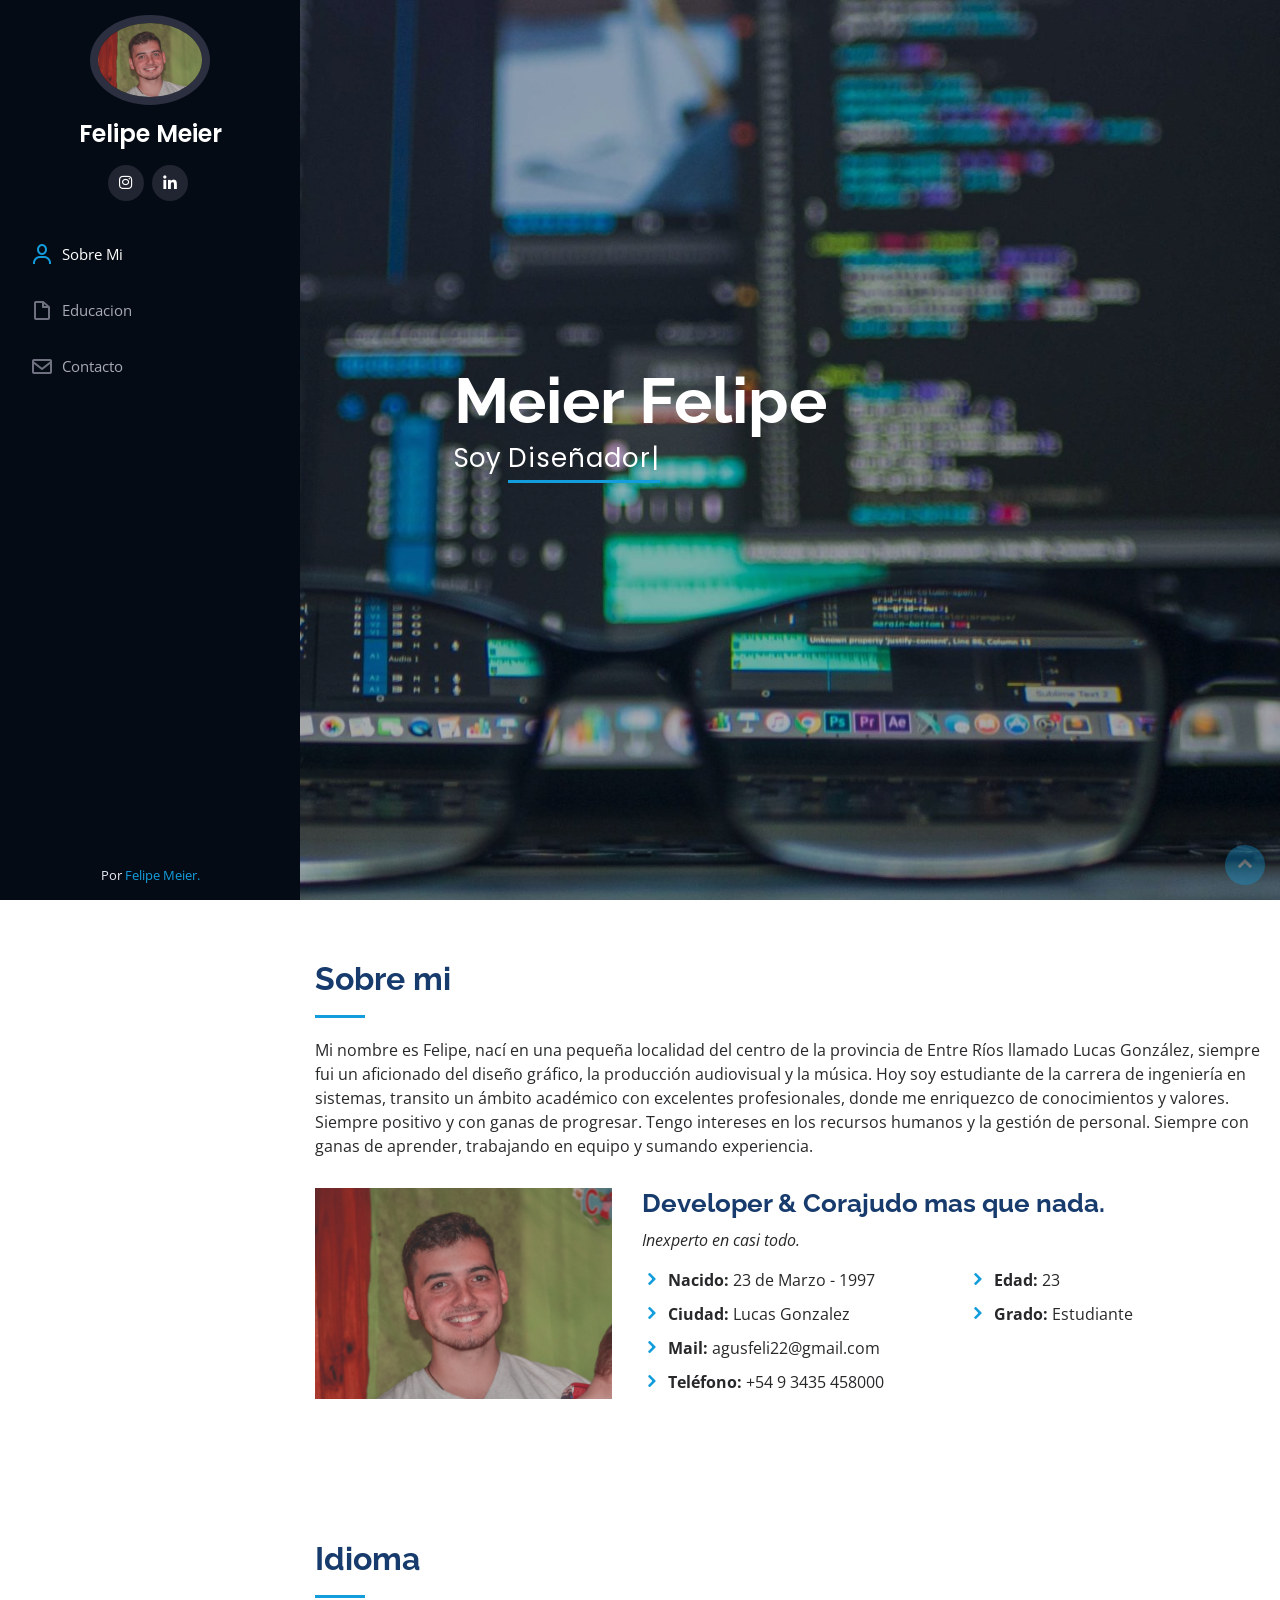
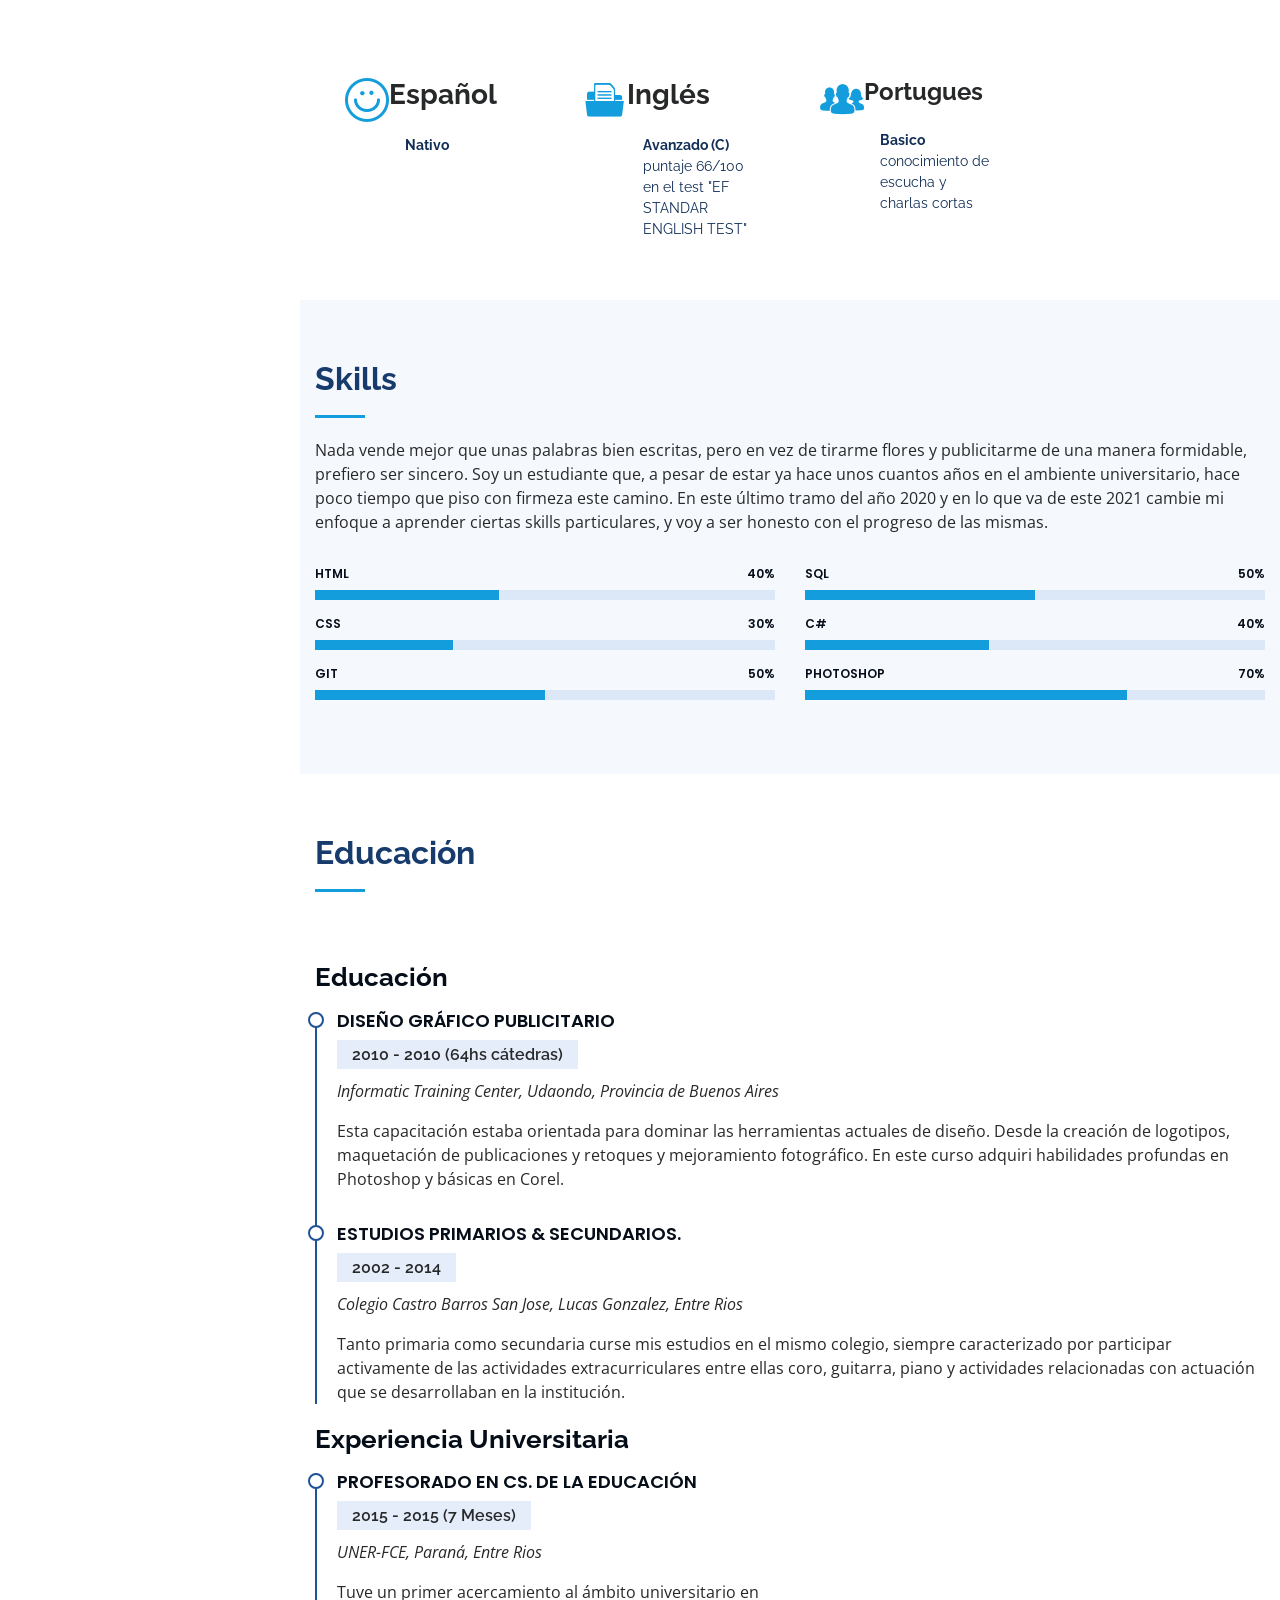
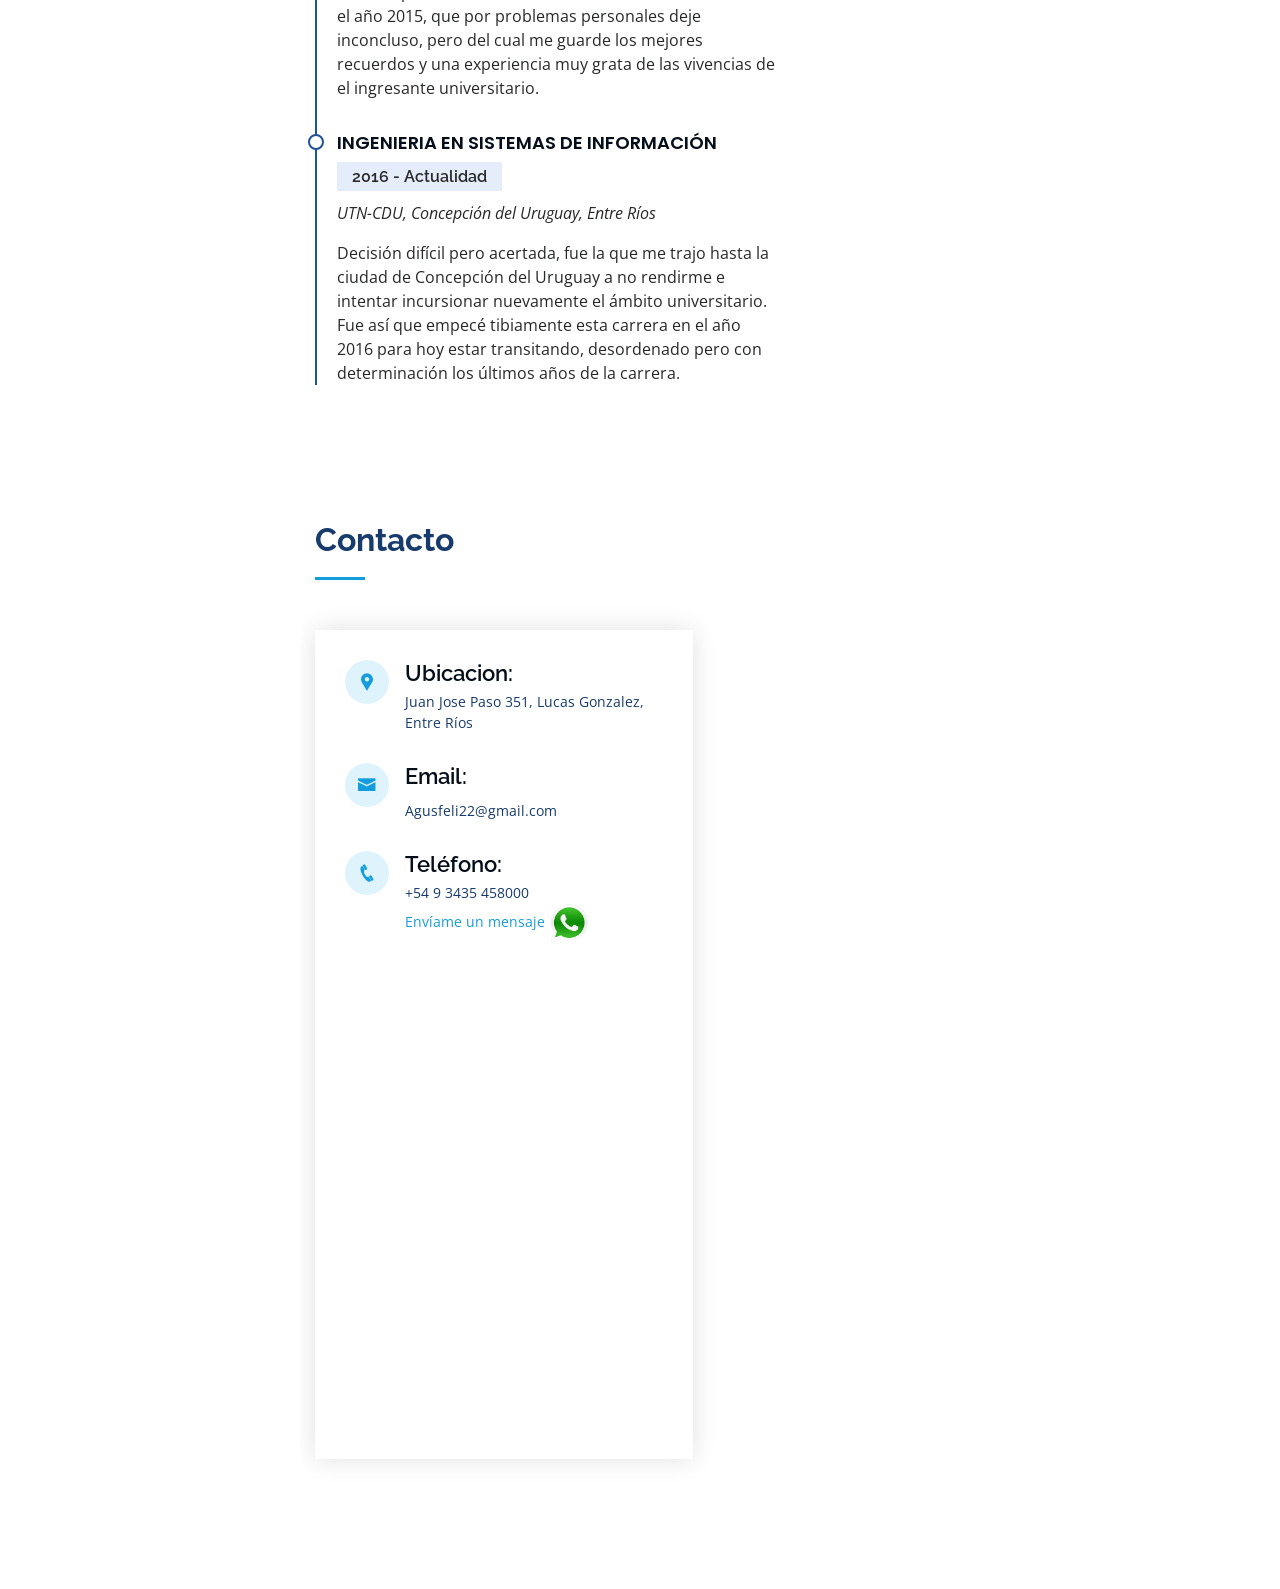
==== index.html @ 87ee749d "commit on master" ====
<!DOCTYPE html>
<html lang="en">

<head>
  <meta charset="utf-8">
  <meta content="width=device-width, initial-scale=1.0" name="viewport">

  <title>Felipe Meier</title>
  <meta content="" name="description">
  <meta content="" name="keywords">

  <!-- Favicons -->
  <link rel="shortcut icon" type="image/icon" href="C:/Users/agusf/Desktop/JavaScript/favicon.ico">

  <!-- Google Fonts -->
  <link href="https://fonts.googleapis.com/css?family=Open+Sans:300,300i,400,400i,600,600i,700,700i|Raleway:300,300i,400,400i,500,500i,600,600i,700,700i|Poppins:300,300i,400,400i,500,500i,600,600i,700,700i" rel="stylesheet">

  <!-- Vendor CSS Files -->
  <link href="assets/vendor/bootstrap/css/bootstrap.min.css" rel="stylesheet">
  <link href="assets/vendor/icofont/icofont.min.css" rel="stylesheet">
  <link href="assets/vendor/boxicons/css/boxicons.min.css" rel="stylesheet">
  <link href="assets/vendor/venobox/venobox.css" rel="stylesheet">
  <link href="assets/vendor/owl.carousel/assets/owl.carousel.min.css" rel="stylesheet">
  <link href="assets/vendor/aos/aos.css" rel="stylesheet">

  <!-- Template Main CSS File -->
  <link href="assets/css/style.css" rel="stylesheet">

</head>

<body>

  <!-- ======= Mobile nav toggle button ======= -->
  <button type="button" class="mobile-nav-toggle d-xl-none"><i class="icofont-navigation-menu"></i></button>

  <!-- ======= Header ======= -->
  <header id="header">
    <div class="d-flex flex-column">

      <div class="profile">
        <img src="assets/img/profile-img2.jpg" alt="" class="img-fluid rounded-circle">
        <h1 class="text-light"><a href="index.html">Felipe Meier</a></h1>
        <div class="social-links mt-3 text-center">
          <a href="https://instagram.com/meierfelipe" class="instagram"><i class="bx bxl-instagram"></i></a>
          <a href="https://www.linkedin.com/in/meierfelipe/" class="linkedin"><i class="bx bxl-linkedin"></i></a>
        </div>
      </div>

      <nav class="nav-menu">
        
        <ul>
          
          <li><a href="#about"><i class="bx bx-user"></i> <span>Sobre Mi</span></a></li> 
          <a href="#resume"><i class="bx bx-file-blank"></i> <span>Educacion</span></a>   

          <li><a href="#contact"><i class="bx bx-envelope"></i> Contacto</a></li>

        </ul>
      </nav><!-- .nav-menu -->
      <button type="button" class="mobile-nav-toggle d-xl-none"><i class="icofont-navigation-menu"></i></button>

    </div>
  </header><!-- End Header -->

  <!-- ======= Hero Section ======= -->
  <section id="hero" class="d-flex flex-column justify-content-center align-items-center">
    <div class="hero-container" data-aos="fade-in">
      <h1>Meier Felipe</h1>
      <p>Soy <span class="typed" data-typed-items="Diseñador, Desarrollador, simplemente un buen tipo."></span></p>
    </div>
  </section><!-- End Hero -->

  <main id="main">

    <!-- ======= About Section ======= -->
    <section id="about" class="about">
      <div class="container">

        <div class="section-title">
          <h2>Sobre mi</h2>
          <p>Mi nombre es Felipe, nací en una pequeña localidad del centro de la provincia
            de Entre Ríos llamado Lucas González, siempre fui un aficionado del diseño
            gráfico, la producción audiovisual y la música.
            Hoy soy estudiante de la carrera de ingeniería en sistemas, transito un ámbito
            académico con excelentes profesionales, donde me enriquezco de
            conocimientos y valores. Siempre positivo y con ganas de progresar. Tengo
            intereses en los recursos humanos y la gestión de personal.
            Siempre con ganas de aprender, trabajando en equipo y sumando experiencia.</p>
        </div>

        <div class="row">
          <div class="col-lg-4" data-aos="fade-right">
            <img src="assets/img/profile-img2.jpg" class="img-fluid" alt="">
          </div>
          <div class="col-lg-8 pt-4 pt-lg-0 content" data-aos="fade-left">
            <h3>Developer &amp; Corajudo mas que nada.</h3>
            <p class="font-italic">
              Inexperto en casi todo. 
            </p>
            <div class="row">
              <div class="col-lg-6">
                <ul>
                  <li><i class="icofont-rounded-right"></i> <strong>Nacido:</strong> 23 de Marzo - 1997</li>
                  <li><i class="icofont-rounded-right"></i> <strong>Ciudad:</strong> Lucas Gonzalez</li>
                  <li><i class="icofont-rounded-right"></i> <strong>Mail:</strong> agusfeli22@gmail.com</li>
                  <li><i class="icofont-rounded-right"></i> <strong>Teléfono:</strong> +54 9 3435 458000</li>
                  
                </ul>
              </div>
              <div class="col-lg-6">
                <ul>
                  <li><i class="icofont-rounded-right"></i> <strong>Edad:</strong> 23</li>
                  <li><i class="icofont-rounded-right"></i> <strong>Grado:</strong> Estudiante</li>
                 
                </ul>
              </div>
            </div>
            <p>
              
            </p>
          </div>
        </div>

      </div>
    </section><!-- End About Section -->

    <!-- ======= Facts Section ======= -->
    <section id="facts" class="facts">
      <div class="container">

        <div class="section-title">
          <h2>Idioma</h2>
          <p> </p>
        </div>

        <div class="row no-gutters">

          <div class="col-lg-3 col-md-6 d-md-flex align-items-md-stretch" data-aos="fade-up">
            <div class="count-box">
              <i class="icofont-simple-smile"></i> 
              <!--<span data-toggle="counter-up"></span>-->
              <h3><strong> Español</strong> </h3>
              <p><strong>Nativo</strong></p>
            </div>
          </div>

          <div class="col-lg-3 col-md-6 d-md-flex align-items-md-stretch" data-aos="fade-up" data-aos-delay="100">
            <div class="count-box">
              <i class="icofont-document-folder"></i>
              <h3><strong>Inglés</strong></h3>
              <p><strong>Avanzado (C)</strong> puntaje 66/100 en el test "EF STANDAR ENGLISH TEST"  </p>
            </div>
          </div>

          <!--<div class="col-lg-3 col-md-6 d-md-flex align-items-md-stretch" data-aos="fade-up" data-aos-delay="200">
            <div class="count-box">
              <i class="icofont-live-support"></i>
              <span data-toggle="counter-up">8</span>
              <p><strong>Horas</strong> cursando virtual en promedio</p>
            </div>
          </div>-->

          <div class="col-lg-3 col-md-6 d-md-flex align-items-md-stretch" data-aos="fade-up" data-aos-delay="300">
            <div class="count-box">
              <i class="icofont-users-alt-5"></i>
              <h4><strong>Portugues</strong></h4>
              <p><strong>Basico </strong> conocimiento de escucha y charlas cortas</p>
            </div>
          </div>

        </div>

      </div>
    </section> <!--End Facts Section -->

    <!-- ======= Skills Section ======= -->
    <section id="skills" class="skills section-bg">
      <div class="container">

        <div class="section-title">
          <h2>Skills</h2>
          <p>Nada vende mejor que unas palabras bien escritas, pero en vez de tirarme flores
            y publicitarme de una manera formidable, prefiero ser sincero. Soy un estudiante que, a pesar de 
          estar ya hace unos cuantos años en el ambiente universitario, hace poco tiempo que piso con firmeza este camino.
        En este último tramo del año 2020 y en lo que va de este 2021 cambie mi enfoque a aprender ciertas skills particulares, y 
      voy a ser honesto con el progreso de las mismas.</p>
        </div>

        <div class="row skills-content">

          <div class="col-lg-6" data-aos="fade-up">

            <div class="progress">
              <span class="skill">HTML <i class="val">40%</i></span>
              <div class="progress-bar-wrap">
                <div class="progress-bar" role="progressbar" aria-valuenow="40" aria-valuemin="0" aria-valuemax="100"></div>
              </div>
            </div>

            <div class="progress">
              <span class="skill">CSS <i class="val">30%</i></span>
              <div class="progress-bar-wrap">
                <div class="progress-bar" role="progressbar" aria-valuenow="30" aria-valuemin="0" aria-valuemax="100"></div>
              </div>
            </div>

            <div class="progress">
              <span class="skill">Git <i class="val">50%</i></span>
              <div class="progress-bar-wrap">
                <div class="progress-bar" role="progressbar" aria-valuenow="50" aria-valuemin="0" aria-valuemax="100"></div>
              </div>
            </div>

          </div>

          <div class="col-lg-6" data-aos="fade-up" data-aos-delay="100">

            <div class="progress">
              <span class="skill">SQL <i class="val">50%</i></span>
              <div class="progress-bar-wrap">
                <div class="progress-bar" role="progressbar" aria-valuenow="50" aria-valuemin="0" aria-valuemax="100"></div>
              </div>
            </div>

            <div class="progress"> 
              <span class="skill">C# <i class="val">40%</i></span>
              <div class="progress-bar-wrap">
                <div class="progress-bar" role="progressbar" aria-valuenow="40" aria-valuemin="0" aria-valuemax="100"></div>
              </div>
            </div>

            <div class="progress">
              <span class="skill">Photoshop <i class="val">70%</i></span>
              <div class="progress-bar-wrap">
                <div class="progress-bar" role="progressbar" aria-valuenow="70" aria-valuemin="0" aria-valuemax="100"></div>
              </div>
            </div>

          </div>

        </div>

      </div>
    </section><!-- End Skills Section -->

    <!-- ======= Resume Section ======= -->
    <section id="resume" class="resume">
      <div class="container">

        <div class="section-title">
          <h2>Educación</h2>
          <p></p>
        </div>

       
            <h3 class="resume-title">Educación</h3>
            <div class="resume-item">
              <h4> Diseño gráfico publicitario </h4>
              <h5>2010 - 2010 (64hs cátedras)</h5>
              <p><em>Informatic Training Center, Udaondo, Provincia de Buenos Aires</em></p>
              <p>Esta capacitación estaba orientada para dominar las herramientas actuales de diseño. 
                Desde la creación de logotipos, maquetación de publicaciones y retoques y mejoramiento fotográfico. En este 
              curso adquiri habilidades profundas en Photoshop y básicas en Corel.</p>
            </div>
            <div class="resume-item">
              <h4>Estudios Primarios &amp; Secundarios.</h4>
              <h5>2002 - 2014</h5>
              <p><em>Colegio Castro Barros San Jose, Lucas Gonzalez, Entre Rios</em></p>
              <p>Tanto primaria como secundaria curse mis estudios en el mismo colegio, siempre 
                caracterizado por participar activamente de las actividades extracurriculares entre ellas coro, guitarra, piano 
                y actividades relacionadas con actuación que se desarrollaban en la institución.
              </p>
            </div>
          </div>
          <div class="col-lg-6" data-aos="fade-up" data-aos-delay="100">
            <h3 class="resume-title">Experiencia Universitaria</h3>
            <div class="resume-item">
              <h4>Profesorado en Cs. de la Educación</h4>
              <h5>2015 - 2015 (7 Meses)</h5>
              <p><em>UNER-FCE, Paraná, Entre Rios </em></p>
              <p>Tuve un primer acercamiento al ámbito universitario en el año 2015, que por problemas personales 
                deje inconcluso, pero del cual me guarde los mejores recuerdos y una experiencia muy grata de las 
                vivencias de el ingresante universitario. 
              </p>
            </div>
            <div class="resume-item">
              <h4>Ingenieria en Sistemas de Información</h4>
              <h5>2016 - Actualidad</h5>
              <p><em>UTN-CDU, Concepción del Uruguay, Entre Ríos</em></p>
              <p>Decisión difícil pero acertada, fue la que me trajo hasta la ciudad de Concepción del Uruguay a no 
                rendirme e intentar incursionar nuevamente el ámbito universitario. Fue así que empecé tibiamente esta carrera en 
                el año 2016 para hoy estar transitando, desordenado pero con determinación los últimos años de la carrera. 
              </p>
            </div>
          </div>
        </div>

      </div>
    </section><!-- End Resume Section -->

    

    

    <!-- ======= Testimonials Section ======= 
    <section id="testimonials" class="testimonials section-bg">
      <div class="container">

        <div class="section-title">
          <h2>Testimonials</h2>
          <p>Magnam dolores commodi suscipit. Necessitatibus eius consequatur ex aliquid fuga eum quidem. Sit sint consectetur velit. Quisquam quos quisquam cupiditate. Et nemo qui impedit suscipit alias ea. Quia fugiat sit in iste officiis commodi quidem hic quas.</p>
        </div>

        <div class="owl-carousel testimonials-carousel">

          <div class="testimonial-item" data-aos="fade-up">
            <p>
              <i class="bx bxs-quote-alt-left quote-icon-left"></i>
              Proin iaculis purus consequat sem cure digni ssim donec porttitora entum suscipit rhoncus. Accusantium quam, ultricies eget id, aliquam eget nibh et. Maecen aliquam, risus at semper.
              <i class="bx bxs-quote-alt-right quote-icon-right"></i>
            </p>
            <img src="assets/img/testimonials/testimonials-1.jpg" class="testimonial-img" alt="">
            <h3>Saul Goodman</h3>
            <h4>Ceo &amp; Founder</h4>
          </div>

          <div class="testimonial-item" data-aos="fade-up" data-aos-delay="100">
            <p>
              <i class="bx bxs-quote-alt-left quote-icon-left"></i>
              Export tempor illum tamen malis malis eram quae irure esse labore quem cillum quid cillum eram malis quorum velit fore eram velit sunt aliqua noster fugiat irure amet legam anim culpa.
              <i class="bx bxs-quote-alt-right quote-icon-right"></i>
            </p>
            <img src="assets/img/testimonials/testimonials-2.jpg" class="testimonial-img" alt="">
            <h3>Sara Wilsson</h3>
            <h4>Designer</h4>
          </div>

          <div class="testimonial-item" data-aos="fade-up" data-aos-delay="200">
            <p>
              <i class="bx bxs-quote-alt-left quote-icon-left"></i>
              Enim nisi quem export duis labore cillum quae magna enim sint quorum nulla quem veniam duis minim tempor labore quem eram duis noster aute amet eram fore quis sint minim.
              <i class="bx bxs-quote-alt-right quote-icon-right"></i>
            </p>
            <img src="assets/img/testimonials/testimonials-3.jpg" class="testimonial-img" alt="">
            <h3>Jena Karlis</h3>
            <h4>Store Owner</h4>
          </div>

          <div class="testimonial-item" data-aos="fade-up" data-aos-delay="300">
            <p>
              <i class="bx bxs-quote-alt-left quote-icon-left"></i>
              Fugiat enim eram quae cillum dolore dolor amet nulla culpa multos export minim fugiat minim velit minim dolor enim duis veniam ipsum anim magna sunt elit fore quem dolore labore illum veniam.
              <i class="bx bxs-quote-alt-right quote-icon-right"></i>
            </p>
            <img src="assets/img/testimonials/testimonials-4.jpg" class="testimonial-img" alt="">
            <h3>Matt Brandon</h3>
            <h4>Freelancer</h4>
          </div>

          <div class="testimonial-item" data-aos="fade-up" data-aos-delay="400">
            <p>
              <i class="bx bxs-quote-alt-left quote-icon-left"></i>
              Quis quorum aliqua sint quem legam fore sunt eram irure aliqua veniam tempor noster veniam enim culpa labore duis sunt culpa nulla illum cillum fugiat legam esse veniam culpa fore nisi cillum quid.
              <i class="bx bxs-quote-alt-right quote-icon-right"></i>
            </p>
            <img src="assets/img/testimonials/testimonials-5.jpg" class="testimonial-img" alt="">
            <h3>John Larson</h3>
            <h4>Entrepreneur</h4>
          </div>

        </div>

      </div>
    </section>  End Testimonials Section -->

    <!-- ======= Contact Section ======= -->
    <section id="contact" class="contact">
      <div class="container">

        <div class="section-title">
          <h2>Contacto</h2>
          <p></p>
        </div>

        <div class="row" data-aos="fade-in">

          <div class="col-lg-5 d-flex align-items-stretch">
            <div class="info">
              <div class="address">
                <i class="icofont-google-map"></i>
                <h4>Ubicacion:</h4>
                <p>Juan Jose Paso 351, Lucas Gonzalez, Entre Ríos</p>
              </div>

              <div class="email">
                <i class="icofont-envelope"></i>
                <h4>Email:</h4>
                <p>Agusfeli22@gmail.com</p>
              </div>

              <div class="phone">
                <i class="icofont-phone"></i>
                <h4>Teléfono:</h4>
                <p>+54 9 3435 458000 <br><a href="https://api.whatsapp.com/send?phone=+5493435458000">Envíame un mensaje </a>
                   <img src="assets/img/logotipo.png" alt="" width="40" height="40"></p>                
                
              </div>

              <iframe src="https://www.google.com/maps/embed?pb=!1m18!1m12!1m3!1d3369.0296688667636!2d-59.5376441856299!3d-32.39156638109011!2m3!1f0!2f0!3f0!3m2!1i1024!2i768!4f13.1!3m3!1m2!1s0x95b13c214b219ff9%3A0x8b7c5f76df8a62ad!2zSnVhbiBKb3PDqSBQYXNvLCBMdWNhcyBHb256w6FsZXosIEVudHJlIFLDrW9z!5e0!3m2!1ses!2sar!4v1616020290150!5m2!1ses!2sar" width="600" height="450" style="border:0;" allowfullscreen="" loading="lazy"></iframe>
            </div>

          </div>
          

        </div>

      </div>
    </section><!-- End Contact Section -->

  </main><!-- End #main -->

  <!-- ======= Footer ======= -->
  <footer id="footer">
    <div class="container">
      
      <div class="credits">
        <!-- All the links in the footer should remain intact. -->
        <!-- You can delete the links only if you purchased the pro version. -->
        <!-- Licensing information: https://bootstrapmade.com/license/ -->
        <!-- Purchase the pro version with working PHP/AJAX contact form: https://bootstrapmade.com/iportfolio-bootstrap-portfolio-websites-template/ -->
         Por <a href="https://www.facebook.com/meierfelipe">Felipe Meier.</a>
      </div>
    </div>
  </footer><!-- End  Footer -->

   <a href="#" class="back-to-top"><i class="icofont-simple-up"></i></a>

  <!-- Vendor JS Files -->
  <script src="assets/vendor/jquery/jquery.min.js"></script>
  <script src="assets/vendor/bootstrap/js/bootstrap.bundle.min.js"></script>
  <script src="assets/vendor/jquery.easing/jquery.easing.min.js"></script>
  <script src="assets/vendor/php-email-form/validate.js"></script>
  <script src="assets/vendor/waypoints/jquery.waypoints.min.js"></script>
  <script src="assets/vendor/counterup/counterup.min.js"></script>
  <script src="assets/vendor/isotope-layout/isotope.pkgd.min.js"></script>
  <script src="assets/vendor/venobox/venobox.min.js"></script>
  <script src="assets/vendor/owl.carousel/owl.carousel.min.js"></script>
  <script src="assets/vendor/typed.js/typed.min.js"></script>
  <script src="assets/vendor/aos/aos.js"></script>

  <!-- Template Main JS File -->
  <script src="assets/js/main.js"></script>

</body>
---- assets/css/style.css ----
/**
* Template Name: iPortfolio - v1.5.1
* Template URL: https://bootstrapmade.com/iportfolio-bootstrap-portfolio-websites-template/
* Author: BootstrapMade.com
* License: https://bootstrapmade.com/license/
*/

/*--------------------------------------------------------------
# General
--------------------------------------------------------------*/
body {
  font-family: "Open Sans", sans-serif;
  color: #272829;
}

a {
  color: #149ddd;
}

a:hover {
  color: #37b3ed;
  text-decoration: none;
}

h1, h2, h3, h4, h5, h6 {
  font-family: "Raleway", sans-serif;
}

/*--------------------------------------------------------------
# Back to top button
--------------------------------------------------------------*/
.back-to-top {
  position: fixed;
  display: none;
  width: 40px;
  height: 40px;
  border-radius: 50px;
  right: 15px;
  bottom: 15px;
  background: #149ddd;
  color: #fff;
  transition: display 0.5s ease-in-out;
  z-index: 99999;
}

.back-to-top i {
  font-size: 24px;
  position: absolute;
  top: 7px;
  left: 8px;
}

.back-to-top:hover {
  color: #fff;
  background: #2eafec;
  transition: background 0.2s ease-in-out;
}

/*--------------------------------------------------------------
# Header
--------------------------------------------------------------*/
#header {
  position: fixed;
  top: 0;
  left: 0;
  bottom: 0;
  width: 300px;
  transition: all ease-in-out 0.5s;
  z-index: 9997;
  transition: all 0.5s;
  padding: 0 15px;
  background: #040b14;
  overflow-y: auto;
}

#header .profile img {
  margin: 15px auto;
  display: block;
  width: 120px;
  border: 8px solid #2c2f3f;
}

#header .profile h1 {
  font-size: 24px;
  margin: 0;
  padding: 0;
  font-weight: 600;
  -moz-text-align-last: center;
  text-align-last: center;
  font-family: "Poppins", sans-serif;
}

#header .profile h1 a, #header .profile h1 a:hover {
  color: #fff;
  text-decoration: none;
}

#header .profile .social-links a {
  font-size: 18px;
  display: inline-block;
  background: #212431;
  color: #fff;
  line-height: 1;
  padding: 8px 0;
  margin-right: 4px;
  border-radius: 50%;
  text-align: center;
  width: 36px;
  height: 36px;
  transition: 0.3s;
}

#header .profile .social-links a:hover {
  background: #149ddd;
  color: #fff;
  text-decoration: none;
}

#main {
  margin-left: 300px;
}

@media (max-width: 1199px) {
  #header {
    left: -300px;
  }
  #main {
    margin-left: 0;
  }
}

/*--------------------------------------------------------------
# Navigation Menu
--------------------------------------------------------------*/
/* Desktop Navigation */
.nav-menu {
  padding-top: 30px;
}

.nav-menu * {
  margin: 0;
  padding: 0;
  list-style: none;
}

.nav-menu > ul > li {
  position: relative;
  white-space: nowrap;
}

.nav-menu a {
  display: flex;
  align-items: center;
  color: #a8a9b4;
  padding: 12px 15px;
  margin-bottom: 8px;
  transition: 0.3s;
  font-size: 15px;
}

.nav-menu a i {
  font-size: 24px;
  padding-right: 8px;
  color: #6f7180;
}

.nav-menu a:hover, .nav-menu .active > a, .nav-menu li:hover > a {
  text-decoration: none;
  color: #fff;
}

.nav-menu a:hover i, .nav-menu .active > a i, .nav-menu li:hover > a i {
  color: #149ddd;
}

/* Mobile Navigation */
.mobile-nav-toggle {
  position: fixed;
  right: 15px;
  top: 15px;
  z-index: 9998;
  border: 0;
  background: none;
  font-size: 24px;
  transition: all 0.4s;
  outline: none !important;
  line-height: 1;
  cursor: pointer;
  text-align: right;
}

.mobile-nav-toggle i {
  color: #149ddd;
}

.mobile-nav-active {
  overflow: hidden;
}

.mobile-nav-active #header {
  left: 0;
}

.mobile-nav-active .mobile-nav-toggle i {
  color: #fff;
}

/*--------------------------------------------------------------
# Hero Section
--------------------------------------------------------------*/
#hero {
  width: 100%;
  height: 100vh;
  background: url("../img/hero-bg.jpg") top center;
  background-size: cover;
}

#hero:before {
  content: "";
  background: rgba(5, 13, 24, 0.3);
  position: absolute;
  bottom: 0;
  top: 0;
  left: 0;
  right: 0;
  z-index: 1;
}

#hero .hero-container {
  position: relative;
  z-index: 2;
  min-width: 300px;
}

#hero h1 {
  margin: 0 0 10px 0;
  font-size: 64px;
  font-weight: 700;
  line-height: 56px;
  color: #fff;
}

#hero p {
  color: #fff;
  margin-bottom: 50px;
  font-size: 26px;
  font-family: "Poppins", sans-serif;
}

#hero p span {
  color: #fff;
  padding-bottom: 4px;
  letter-spacing: 1px;
  border-bottom: 3px solid #149ddd;
}

@media (min-width: 1024px) {
  #hero {
    background-attachment: fixed;
  }
}

@media (max-width: 768px) {
  #hero h1 {
    font-size: 28px;
    line-height: 36px;
  }
  #hero h2 {
    font-size: 18px;
    line-height: 24px;
    margin-bottom: 30px;
  }
}

/*--------------------------------------------------------------
# Sections General
--------------------------------------------------------------*/
section {
  padding: 60px 0;
  overflow: hidden;
}

.section-bg {
  background: #f5f8fd;
}

.section-title {
  padding-bottom: 30px;
}

.section-title h2 {
  font-size: 32px;
  font-weight: bold;
  margin-bottom: 20px;
  padding-bottom: 20px;
  position: relative;
  color: #173b6c;
}

.section-title h2::after {
  content: '';
  position: absolute;
  display: block;
  width: 50px;
  height: 3px;
  background: #149ddd;
  bottom: 0;
  left: 0;
}

.section-title p {
  margin-bottom: 0;
}

/*--------------------------------------------------------------
# About
--------------------------------------------------------------*/
.about .content h3 {
  font-weight: 700;
  font-size: 26px;
  color: #173b6c;
}

.about .content ul {
  list-style: none;
  padding: 0;
}

.about .content ul li {
  padding-bottom: 10px;
}

.about .content ul i {
  font-size: 20px;
  padding-right: 2px;
  color: #149ddd;
}

.about .content p:last-child {
  margin-bottom: 0;
}

/*--------------------------------------------------------------
# Facts
--------------------------------------------------------------*/
.facts {
  padding-bottom: 30px;
}

.facts .count-box {
  padding: 30px;
  width: 100%;
}

.facts .count-box i {
  display: block;
  font-size: 44px;
  color: #149ddd;
  float: left;
}

.facts .count-box span {
  font-size: 48px;
  line-height: 40px;
  display: block;
  font-weight: 700;
  color: #050d18;
  margin-left: 60px;
}

.facts .count-box p {
  padding: 15px 0 0 0;
  margin: 0 0 0 60px;
  font-family: "Raleway", sans-serif;
  font-size: 14px;
  color: #122f57;
}

.facts .count-box a {
  font-weight: 600;
  display: block;
  margin-top: 20px;
  color: #122f57;
  font-size: 15px;
  font-family: "Poppins", sans-serif;
  transition: ease-in-out 0.3s;
}

.facts .count-box a:hover {
  color: #1f5297;
}

/*--------------------------------------------------------------
# Akills
--------------------------------------------------------------*/
.skills .progress {
  height: 50px;
  display: block;
  background: none;
}

.skills .progress .skill {
  padding: 10px 0;
  margin: 0 0 6px 0;
  text-transform: uppercase;
  display: block;
  font-weight: 600;
  font-family: "Poppins", sans-serif;
  color: #050d18;
}

.skills .progress .skill .val {
  float: right;
  font-style: normal;
}

.skills .progress-bar-wrap {
  background: #dce8f8;
}

.skills .progress-bar {
  width: 1px;
  height: 10px;
  transition: .9s;
  background-color: #149ddd;
}

/*--------------------------------------------------------------
# Resume
--------------------------------------------------------------*/
.resume .resume-title {
  font-size: 26px;
  font-weight: 700;
  margin-top: 20px;
  margin-bottom: 20px;
  color: #050d18;
}

.resume .resume-item {
  padding: 0 0 20px 20px;
  margin-top: -2px;
  border-left: 2px solid #1f5297;
  position: relative;
}

.resume .resume-item h4 {
  line-height: 18px;
  font-size: 18px;
  font-weight: 600;
  text-transform: uppercase;
  font-family: "Poppins", sans-serif;
  color: #050d18;
  margin-bottom: 10px;
}

.resume .resume-item h5 {
  font-size: 16px;
  background: #e4edf9;
  padding: 5px 15px;
  display: inline-block;
  font-weight: 600;
  margin-bottom: 10px;
}

.resume .resume-item ul {
  padding-left: 20px;
}

.resume .resume-item ul li {
  padding-bottom: 10px;
}

.resume .resume-item:last-child {
  padding-bottom: 0;
}

.resume .resume-item::before {
  content: "";
  position: absolute;
  width: 16px;
  height: 16px;
  border-radius: 50px;
  left: -9px;
  top: 0;
  background: #fff;
  border: 2px solid #1f5297;
}

/*--------------------------------------------------------------
# Portfolio
--------------------------------------------------------------*/
.portfolio .portfolio-item {
  margin-bottom: 30px;
}

.portfolio #portfolio-flters {
  padding: 0;
  margin: 0 auto 35px auto;
  list-style: none;
  text-align: center;
  background: #fff;
  border-radius: 50px;
  padding: 2px 15px;
}

.portfolio #portfolio-flters li {
  cursor: pointer;
  display: inline-block;
  padding: 10px 15px 8px 15px;
  font-size: 14px;
  font-weight: 600;
  line-height: 1;
  text-transform: uppercase;
  color: #272829;
  margin-bottom: 5px;
  transition: all 0.3s ease-in-out;
}

.portfolio #portfolio-flters li:hover, .portfolio #portfolio-flters li.filter-active {
  color: #149ddd;
}

.portfolio #portfolio-flters li:last-child {
  margin-right: 0;
}

.portfolio .portfolio-wrap {
  transition: 0.3s;
  position: relative;
  overflow: hidden;
  z-index: 1;
}

.portfolio .portfolio-wrap::before {
  content: "";
  background: rgba(255, 255, 255, 0.5);
  position: absolute;
  left: 0;
  right: 0;
  top: 0;
  bottom: 0;
  transition: all ease-in-out 0.3s;
  z-index: 2;
  opacity: 0;
}

.portfolio .portfolio-wrap .portfolio-links {
  opacity: 1;
  left: 0;
  right: 0;
  bottom: -60px;
  z-index: 3;
  position: absolute;
  transition: all ease-in-out 0.3s;
  display: flex;
  justify-content: center;
}

.portfolio .portfolio-wrap .portfolio-links a {
  color: #fff;
  font-size: 28px;
  text-align: center;
  background: rgba(20, 157, 221, 0.75);
  transition: 0.3s;
  width: 50%;
}

.portfolio .portfolio-wrap .portfolio-links a:hover {
  background: rgba(20, 157, 221, 0.95);
}

.portfolio .portfolio-wrap .portfolio-links a + a {
  border-left: 1px solid #37b3ed;
}

.portfolio .portfolio-wrap:hover::before {
  top: 0;
  left: 0;
  right: 0;
  bottom: 0;
  opacity: 1;
}

.portfolio .portfolio-wrap:hover .portfolio-links {
  opacity: 1;
  bottom: 0;
}

/*--------------------------------------------------------------
# Services
--------------------------------------------------------------*/
.services .icon-box {
  margin-bottom: 20px;
}

.services .icon {
  float: left;
  display: flex;
  align-items: center;
  justify-content: center;
  width: 54px;
  height: 54px;
  background: #149ddd;
  border-radius: 50%;
  transition: 0.5s;
  border: 1px solid #149ddd;
}

.services .icon i {
  color: #fff;
  font-size: 24px;
}

.services .icon-box:hover .icon {
  background: #fff;
}

.services .icon-box:hover .icon i {
  color: #149ddd;
}

.services .title {
  margin-left: 80px;
  font-weight: 700;
  margin-bottom: 15px;
  font-size: 18px;
}

.services .title a {
  color: #343a40;
}

.services .title a:hover {
  color: #149ddd;
}

.services .description {
  margin-left: 80px;
  line-height: 24px;
  font-size: 14px;
}

/*--------------------------------------------------------------
# Testimonials
--------------------------------------------------------------*/
.testimonials .testimonial-item {
  box-sizing: content-box;
  text-align: center;
  min-height: 320px;
}

.testimonials .testimonial-item .testimonial-img {
  width: 90px;
  border-radius: 50%;
  margin: 0 auto;
}

.testimonials .testimonial-item h3 {
  font-size: 18px;
  font-weight: bold;
  margin: 10px 0 5px 0;
  color: #111;
}

.testimonials .testimonial-item h4 {
  font-size: 14px;
  color: #999;
  margin: 0;
}

.testimonials .testimonial-item .quote-icon-left, .testimonials .testimonial-item .quote-icon-right {
  color: #c3e8fa;
  font-size: 26px;
}

.testimonials .testimonial-item .quote-icon-left {
  display: inline-block;
  left: -5px;
  position: relative;
}

.testimonials .testimonial-item .quote-icon-right {
  display: inline-block;
  right: -5px;
  position: relative;
  top: 10px;
}

.testimonials .testimonial-item p {
  font-style: italic;
  margin: 0 15px 15px 15px;
  padding: 20px;
  background: #fff;
  position: relative;
  margin-bottom: 35px;
  border-radius: 6px;
  box-shadow: 0px 2px 15px rgba(0, 0, 0, 0.1);
}

.testimonials .testimonial-item p::after {
  content: "";
  width: 0;
  height: 0;
  border-top: 20px solid #fff;
  border-right: 20px solid transparent;
  border-left: 20px solid transparent;
  position: absolute;
  bottom: -20px;
  left: calc(50% - 20px);
}

.testimonials .owl-nav, .testimonials .owl-dots {
  margin-top: 5px;
  text-align: center;
}

.testimonials .owl-dot {
  display: inline-block;
  margin: 0 5px;
  width: 12px;
  height: 12px;
  border-radius: 50%;
  background-color: #ddd !important;
}

.testimonials .owl-dot.active {
  background-color: #149ddd !important;
}

@media (max-width: 767px) {
  .testimonials {
    margin: 30px 10px;
  }
}

/*--------------------------------------------------------------
# Contact
--------------------------------------------------------------*/
.contact {
  padding-bottom: 130px;
}

.contact .info {
  padding: 30px;
  background: #fff;
  width: 100%;
  box-shadow: 0 0 24px 0 rgba(0, 0, 0, 0.12);
}

.contact .info i {
  font-size: 20px;
  color: #149ddd;
  float: left;
  width: 44px;
  height: 44px;
  background: #dff3fc;
  display: flex;
  justify-content: center;
  align-items: center;
  border-radius: 50px;
  transition: all 0.3s ease-in-out;
}

.contact .info h4 {
  padding: 0 0 0 60px;
  font-size: 22px;
  font-weight: 600;
  margin-bottom: 5px;
  color: #050d18;
}

.contact .info p {
  padding: 0 0 10px 60px;
  margin-bottom: 20px;
  font-size: 14px;
  color: #173b6c;
}

.contact .info .email p {
  padding-top: 5px;
}

.contact .info .social-links {
  padding-left: 60px;
}

.contact .info .social-links a {
  font-size: 18px;
  display: inline-block;
  background: #333;
  color: #fff;
  line-height: 1;
  padding: 8px 0;
  border-radius: 50%;
  text-align: center;
  width: 36px;
  height: 36px;
  transition: 0.3s;
  margin-right: 10px;
}

.contact .info .social-links a:hover {
  background: #149ddd;
  color: #fff;
}

.contact .info .email:hover i, .contact .info .address:hover i, .contact .info .phone:hover i {
  background: #149ddd;
  color: #fff;
}

.contact .php-email-form {
  width: 100%;
  padding: 30px;
  background: #fff;
  box-shadow: 0 0 24px 0 rgba(0, 0, 0, 0.12);
}

.contact .php-email-form .form-group {
  padding-bottom: 8px;
}

.contact .php-email-form .validate {
  display: none;
  color: red;
  margin: 0 0 15px 0;
  font-weight: 400;
  font-size: 13px;
}

.contact .php-email-form .error-message {
  display: none;
  color: #fff;
  background: #ed3c0d;
  text-align: left;
  padding: 15px;
  font-weight: 600;
}

.contact .php-email-form .error-message br + br {
  margin-top: 25px;
}

.contact .php-email-form .sent-message {
  display: none;
  color: #fff;
  background: #18d26e;
  text-align: center;
  padding: 15px;
  font-weight: 600;
}

.contact .php-email-form .loading {
  display: none;
  background: #fff;
  text-align: center;
  padding: 15px;
}

.contact .php-email-form .loading:before {
  content: "";
  display: inline-block;
  border-radius: 50%;
  width: 24px;
  height: 24px;
  margin: 0 10px -6px 0;
  border: 3px solid #18d26e;
  border-top-color: #eee;
  -webkit-animation: animate-loading 1s linear infinite;
  animation: animate-loading 1s linear infinite;
}

.contact .php-email-form input, .contact .php-email-form textarea {
  border-radius: 0;
  box-shadow: none;
  font-size: 14px;
}

.contact .php-email-form input {
  height: 44px;
}

.contact .php-email-form textarea {
  padding: 10px 12px;
}

.contact .php-email-form button[type="submit"] {
  background: #149ddd;
  border: 0;
  padding: 10px 24px;
  color: #fff;
  transition: 0.4s;
  border-radius: 4px;
}

.contact .php-email-form button[type="submit"]:hover {
  background: #37b3ed;
}

@-webkit-keyframes animate-loading {
  0% {
    transform: rotate(0deg);
  }
  100% {
    transform: rotate(360deg);
  }
}

@keyframes animate-loading {
  0% {
    transform: rotate(0deg);
  }
  100% {
    transform: rotate(360deg);
  }
}

/*--------------------------------------------------------------
# Breadcrumbs
--------------------------------------------------------------*/
.breadcrumbs {
  padding: 20px 0;
  background: #f9f9f9;
}

.breadcrumbs h2 {
  font-size: 26px;
  font-weight: 300;
}

.breadcrumbs ol {
  display: flex;
  flex-wrap: wrap;
  list-style: none;
  padding: 0;
  margin: 0;
  font-size: 15px;
}

.breadcrumbs ol li + li {
  padding-left: 10px;
}

.breadcrumbs ol li + li::before {
  display: inline-block;
  padding-right: 10px;
  color: #0e2442;
  content: "/";
}

@media (max-width: 768px) {
  .breadcrumbs .d-flex {
    display: block !important;
  }
  .breadcrumbs ol {
    display: block;
  }
  .breadcrumbs ol li {
    display: inline-block;
  }
}

/*--------------------------------------------------------------
# Portfolio Details
--------------------------------------------------------------*/
.portfolio-details {
  padding-top: 40px;
}

.portfolio-details .portfolio-details-container {
  position: relative;
}

.portfolio-details .portfolio-details-carousel {
  position: relative;
  z-index: 1;
}

.portfolio-details .portfolio-details-carousel .owl-nav, .portfolio-details .portfolio-details-carousel .owl-dots {
  margin-top: 5px;
  text-align: left;
}

.portfolio-details .portfolio-details-carousel .owl-dot {
  display: inline-block;
  margin: 0 10px 0 0;
  width: 12px;
  height: 12px;
  border-radius: 50%;
  background-color: #ddd !important;
}

.portfolio-details .portfolio-details-carousel .owl-dot.active {
  background-color: #149ddd !important;
}

.portfolio-details .portfolio-info {
  padding: 30px;
  position: absolute;
  right: 0;
  bottom: -70px;
  background: #fff;
  box-shadow: 0px 2px 15px rgba(0, 0, 0, 0.1);
  z-index: 2;
}

.portfolio-details .portfolio-info h3 {
  font-size: 22px;
  font-weight: 400;
  margin-bottom: 20px;
  padding-bottom: 20px;
  border-bottom: 1px solid #eee;
}

.portfolio-details .portfolio-info ul {
  list-style: none;
  padding: 0;
  font-size: 15px;
}

.portfolio-details .portfolio-info ul li + li {
  margin-top: 10px;
}

.portfolio-details .portfolio-description {
  padding-top: 50px;
}

.portfolio-details .portfolio-description h2 {
  width: 50%;
  font-size: 26px;
  font-weight: 400;
  margin-bottom: 20px;
}

.portfolio-details .portfolio-description p {
  padding: 0;
}

@media (max-width: 768px) {
  .portfolio-details .portfolio-description h2 {
    width: 100%;
  }
  .portfolio-details .portfolio-info {
    position: static;
    margin-top: 30px;
  }
}

/*--------------------------------------------------------------
# Footer
--------------------------------------------------------------*/
#footer {
  padding: 15px;
  color: #f4f6fd;
  font-size: 14px;
  position: fixed;
  left: 0;
  bottom: 0;
  width: 300px;
  z-index: 9999;
  background: #040b14;
}

#footer .copyright {
  text-align: center;
}

#footer .credits {
  padding-top: 5px;
  text-align: center;
  font-size: 13px;
  color: #eaebf0;
}

@media (max-width: 1199px) {
  #footer {
    position: static;
    width: auto;
    padding-right: 20px 15px;
  }
}
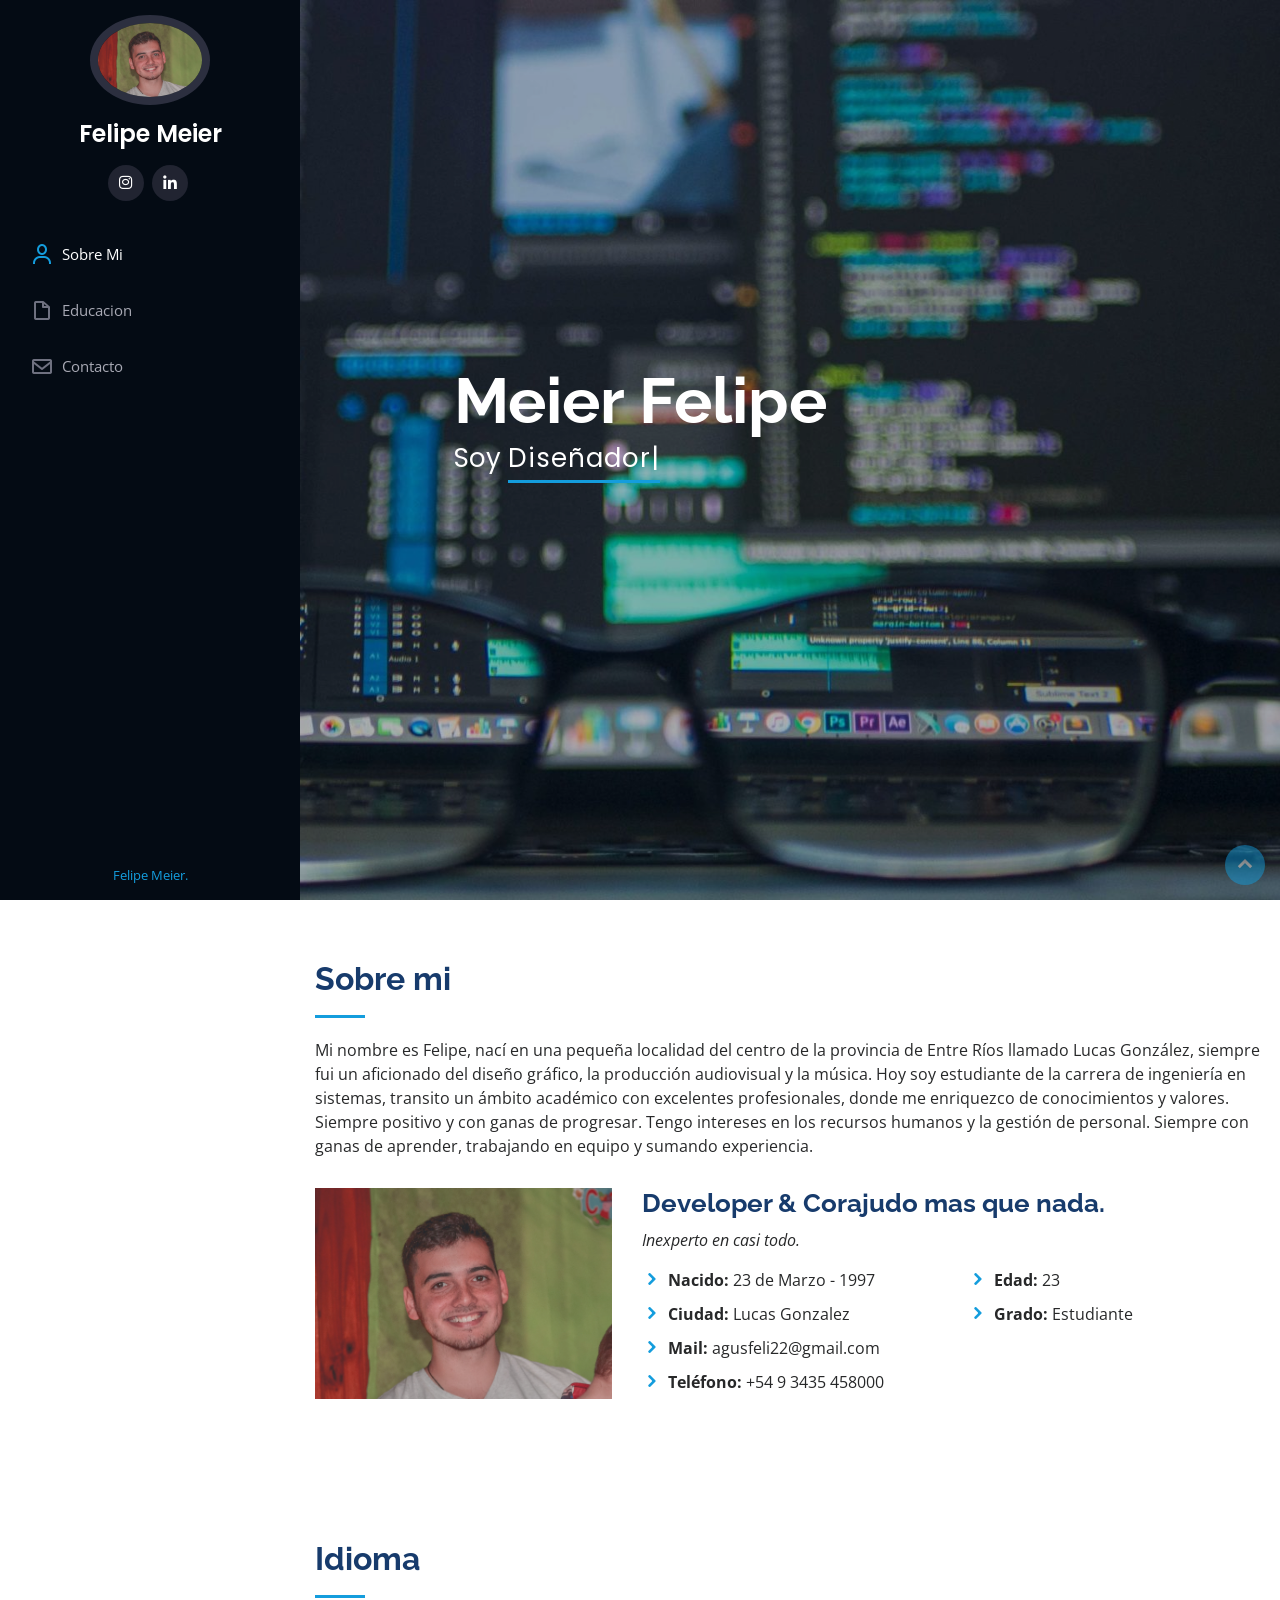
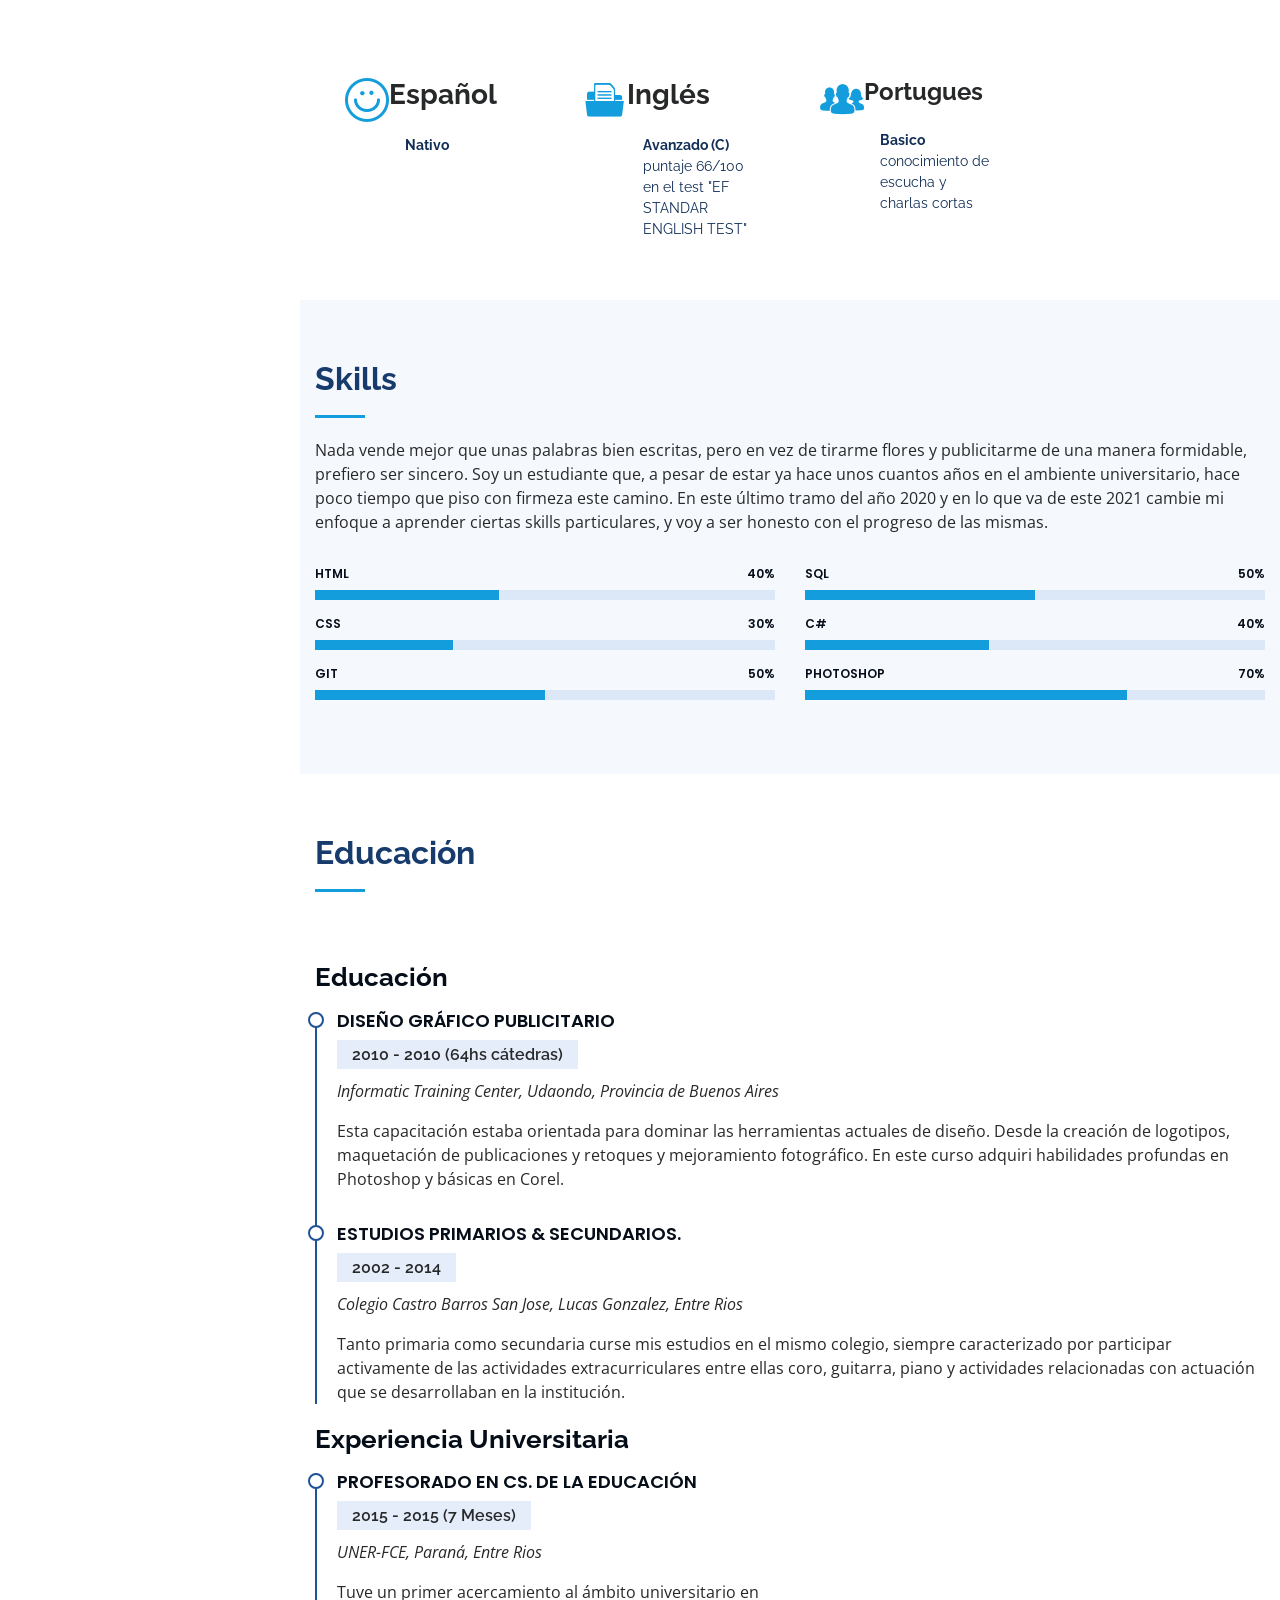
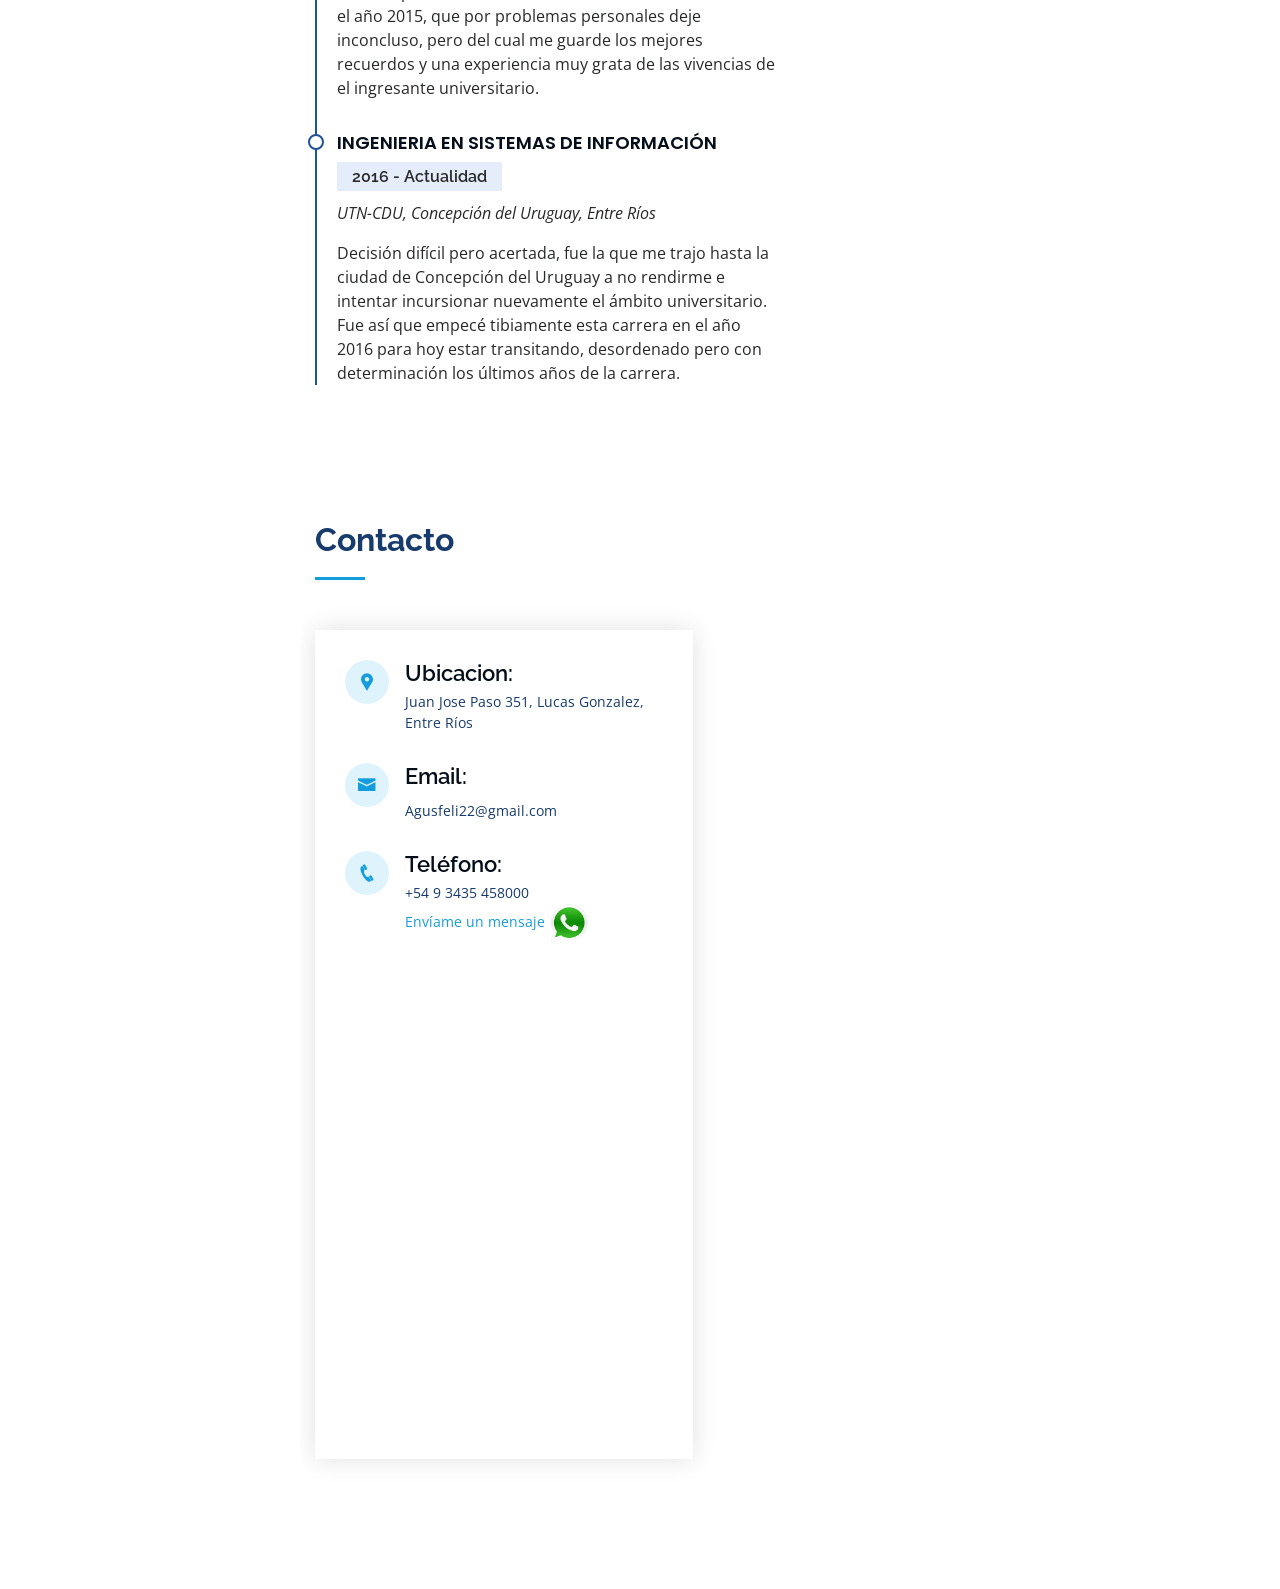
==== commit 09079402: "commit on master" ====
--- a/index.html
+++ b/index.html
@@ -429,7 +429,7 @@
         <!-- You can delete the links only if you purchased the pro version. -->
         <!-- Licensing information: https://bootstrapmade.com/license/ -->
         <!-- Purchase the pro version with working PHP/AJAX contact form: https://bootstrapmade.com/iportfolio-bootstrap-portfolio-websites-template/ -->
-         Por <a href="https://www.facebook.com/meierfelipe">Felipe Meier.</a>
+          <a href="https://www.facebook.com/meierfelipe">Felipe Meier.</a>
       </div>
     </div>
   </footer><!-- End  Footer -->
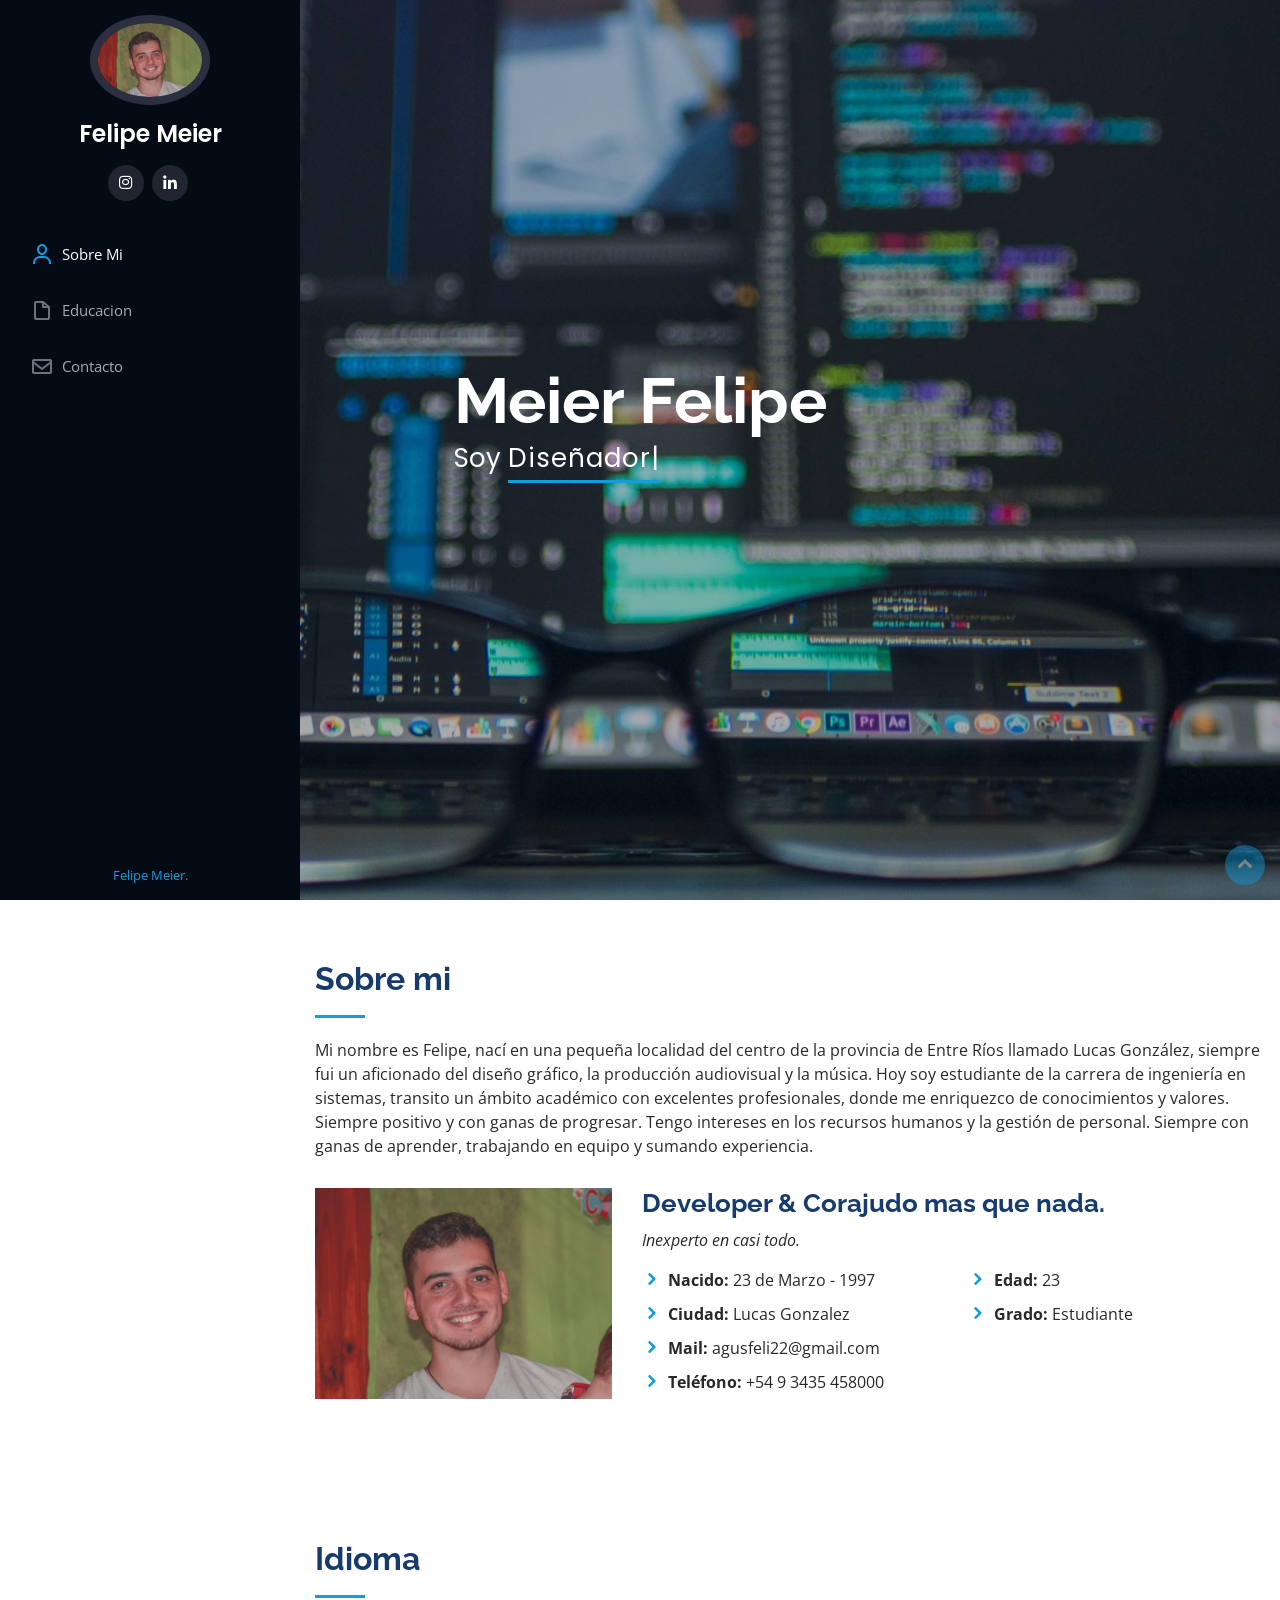
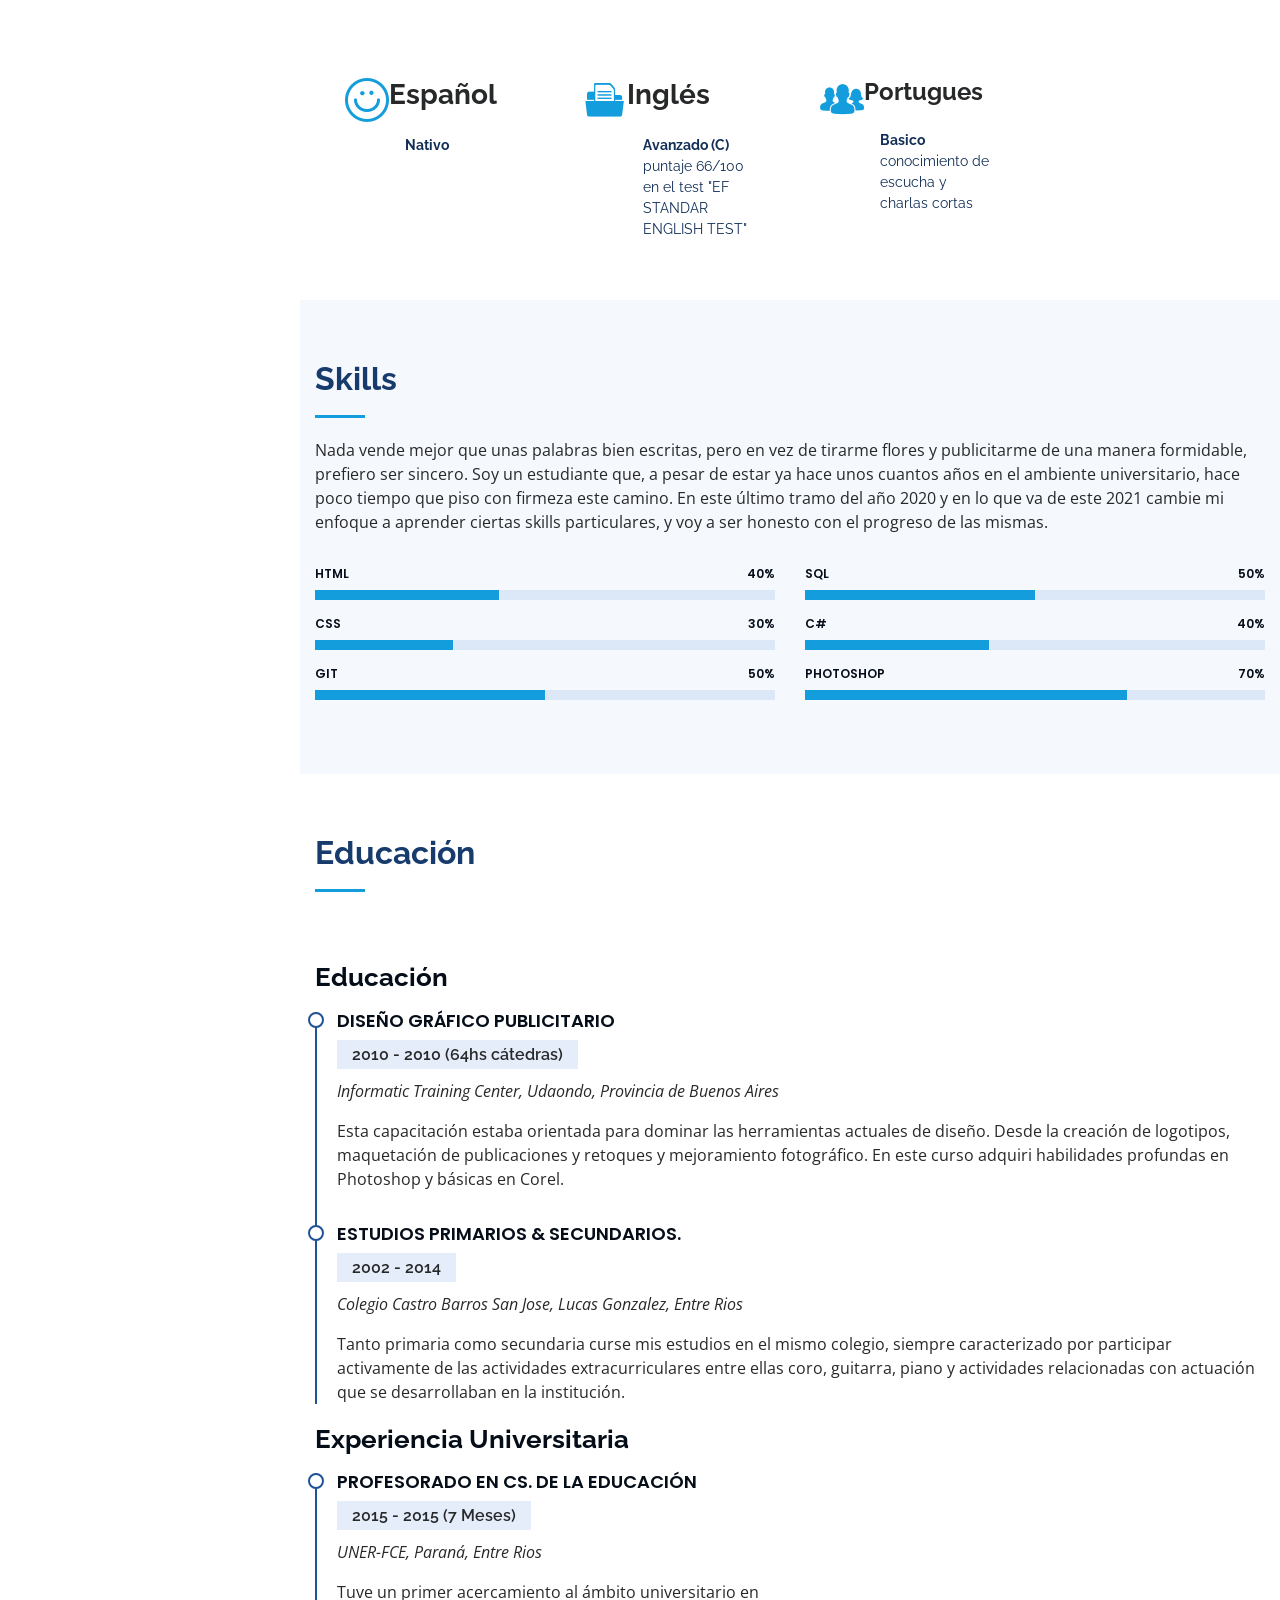
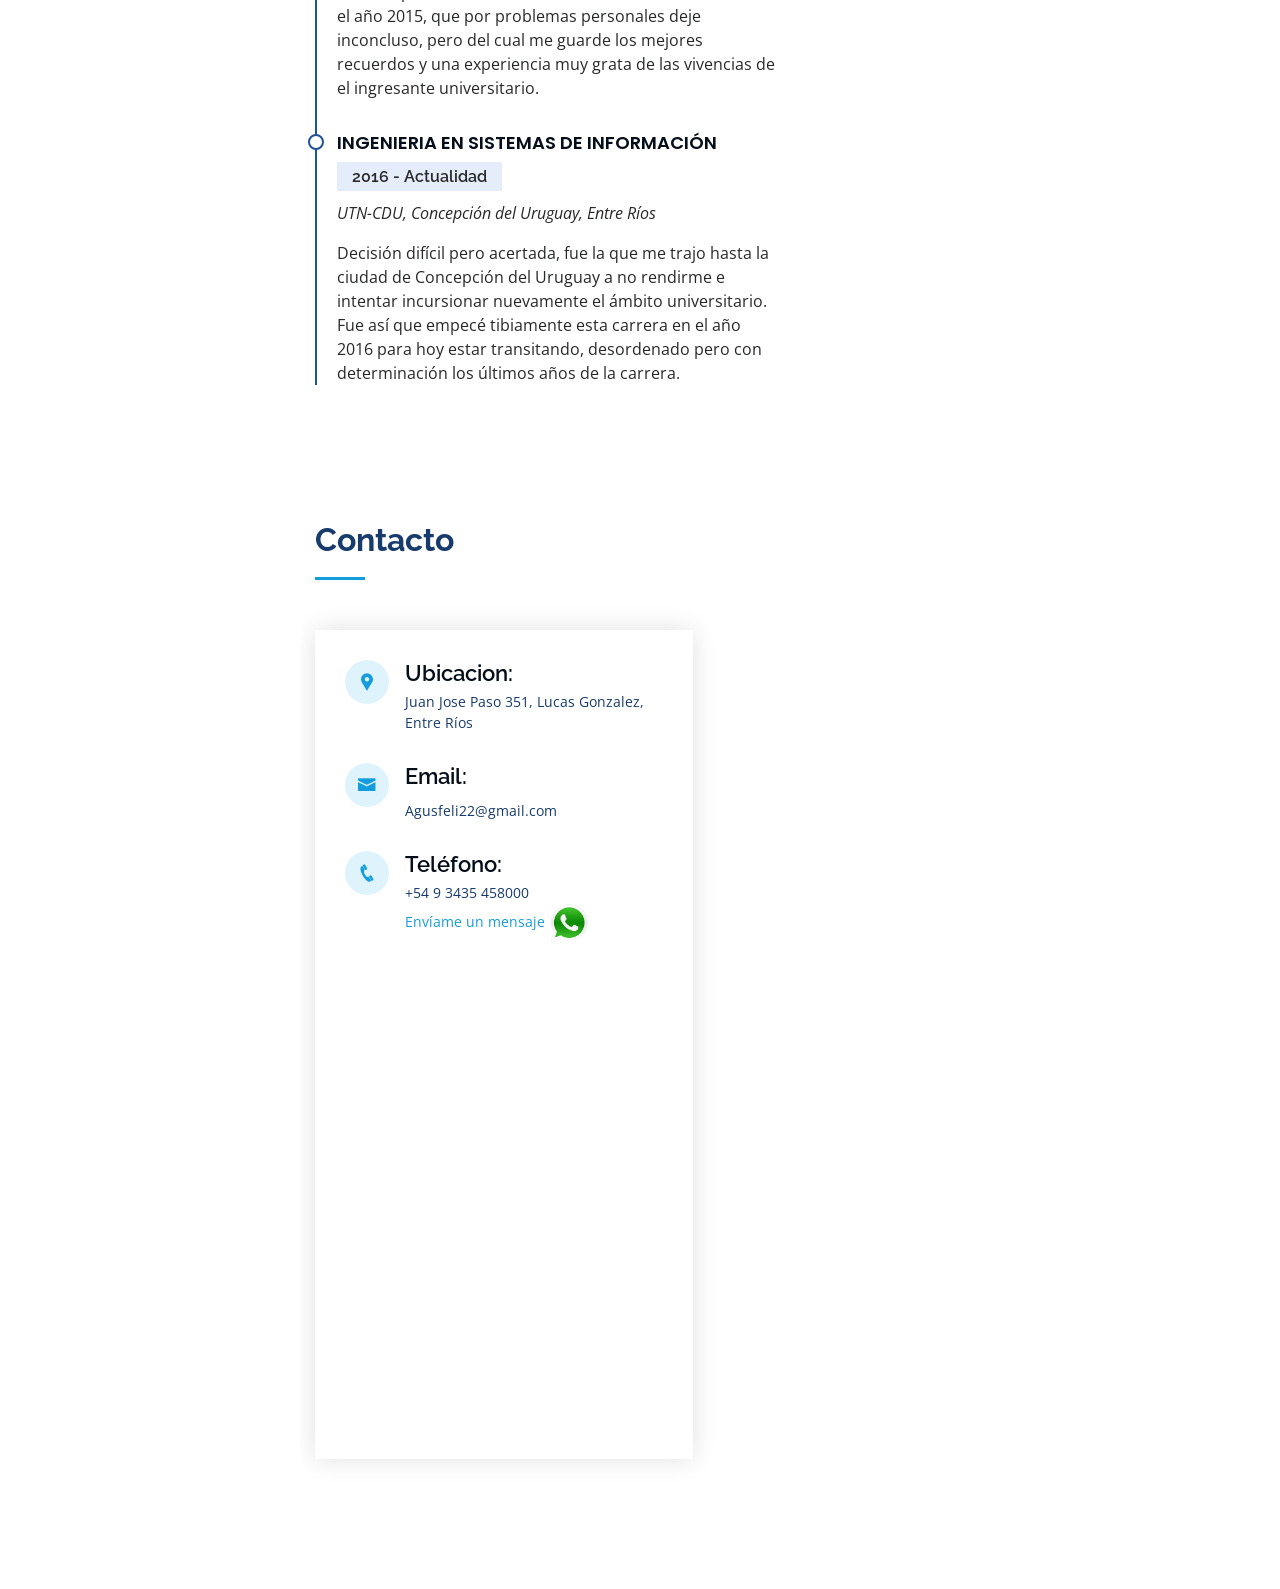
==== commit 46aea5aa: "commit on master" ====
--- a/index.html
+++ b/index.html
@@ -11,7 +11,7 @@
   <meta content="" name="keywords">
 
   <!-- Favicons -->
-  <link rel="shortcut icon" type="image/icon" href="C:/Users/agusf/Desktop/JavaScript/favicon.ico">
+  <link rel="shortcut icon" type="image/icon" href="assets/img/favicon.ico">
 
   <!-- Google Fonts -->
   <link href="https://fonts.googleapis.com/css?family=Open+Sans:300,300i,400,400i,600,600i,700,700i|Raleway:300,300i,400,400i,500,500i,600,600i,700,700i|Poppins:300,300i,400,400i,500,500i,600,600i,700,700i" rel="stylesheet">
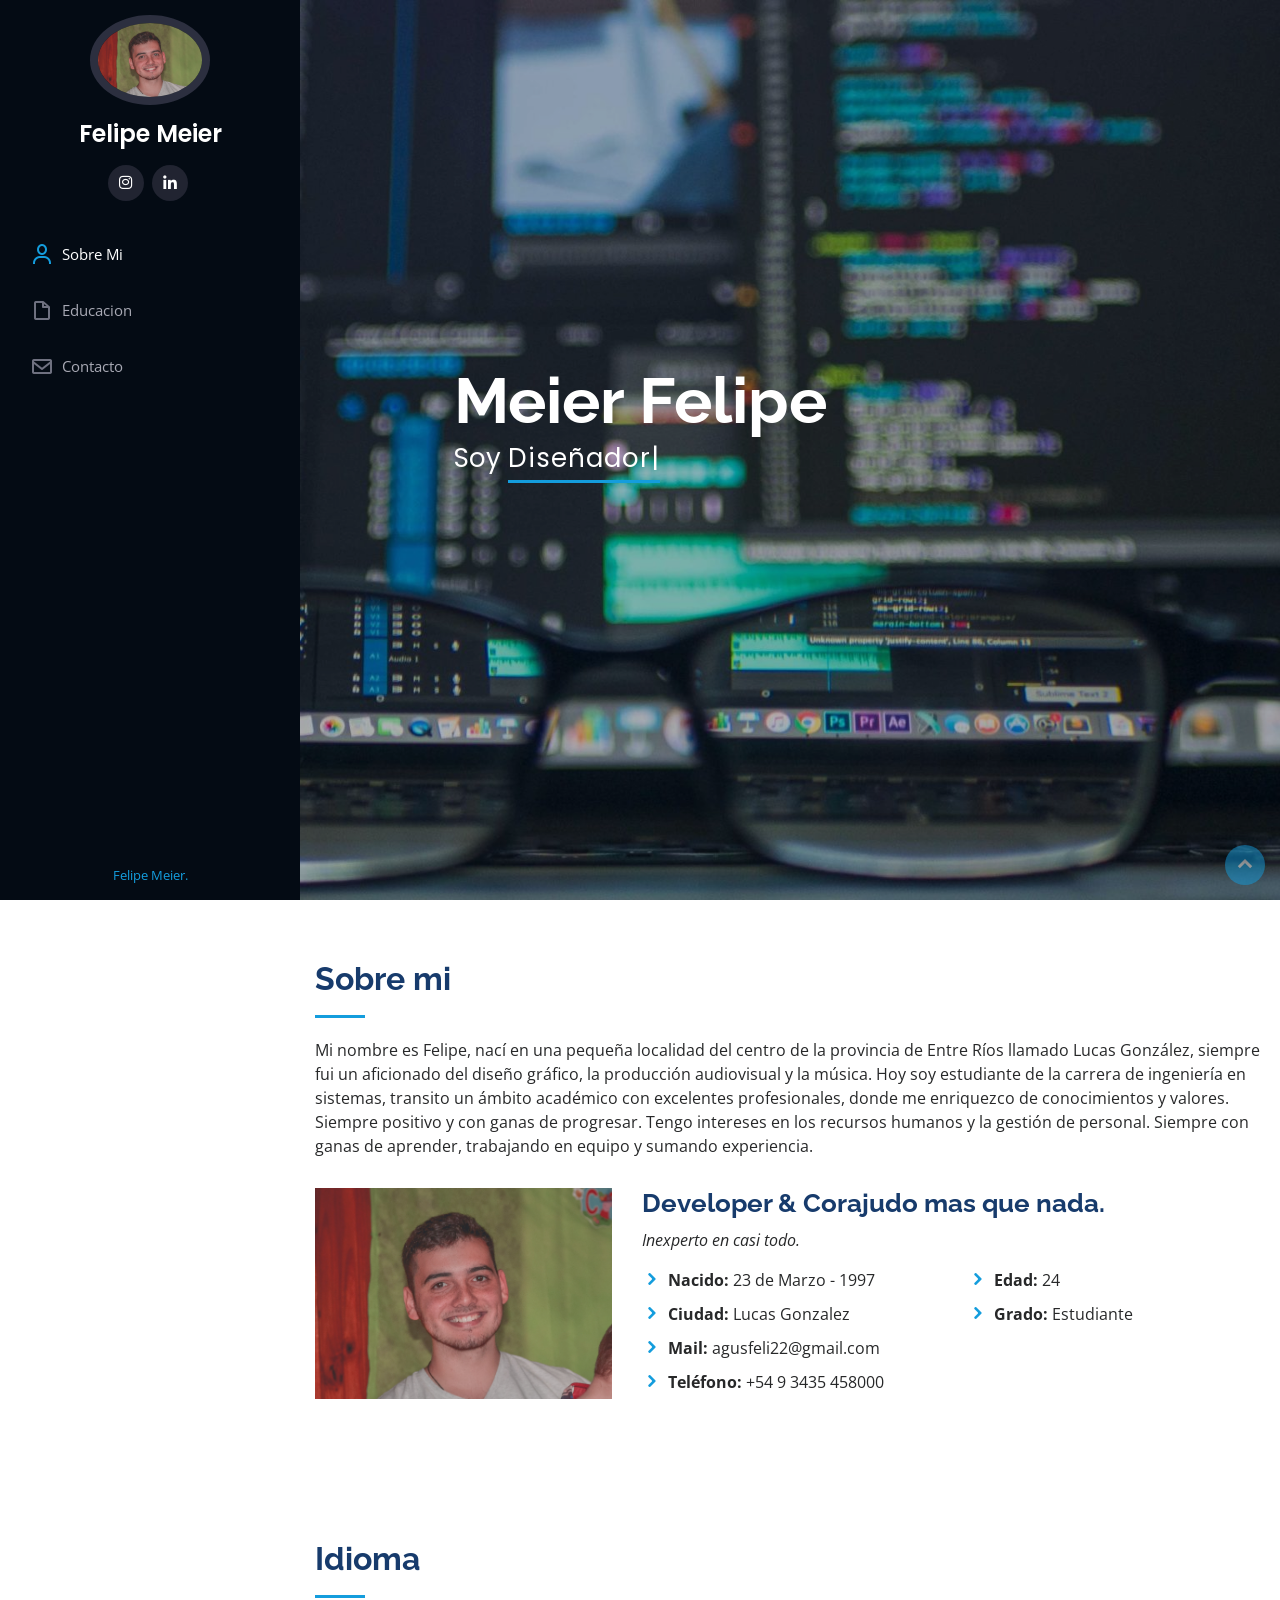
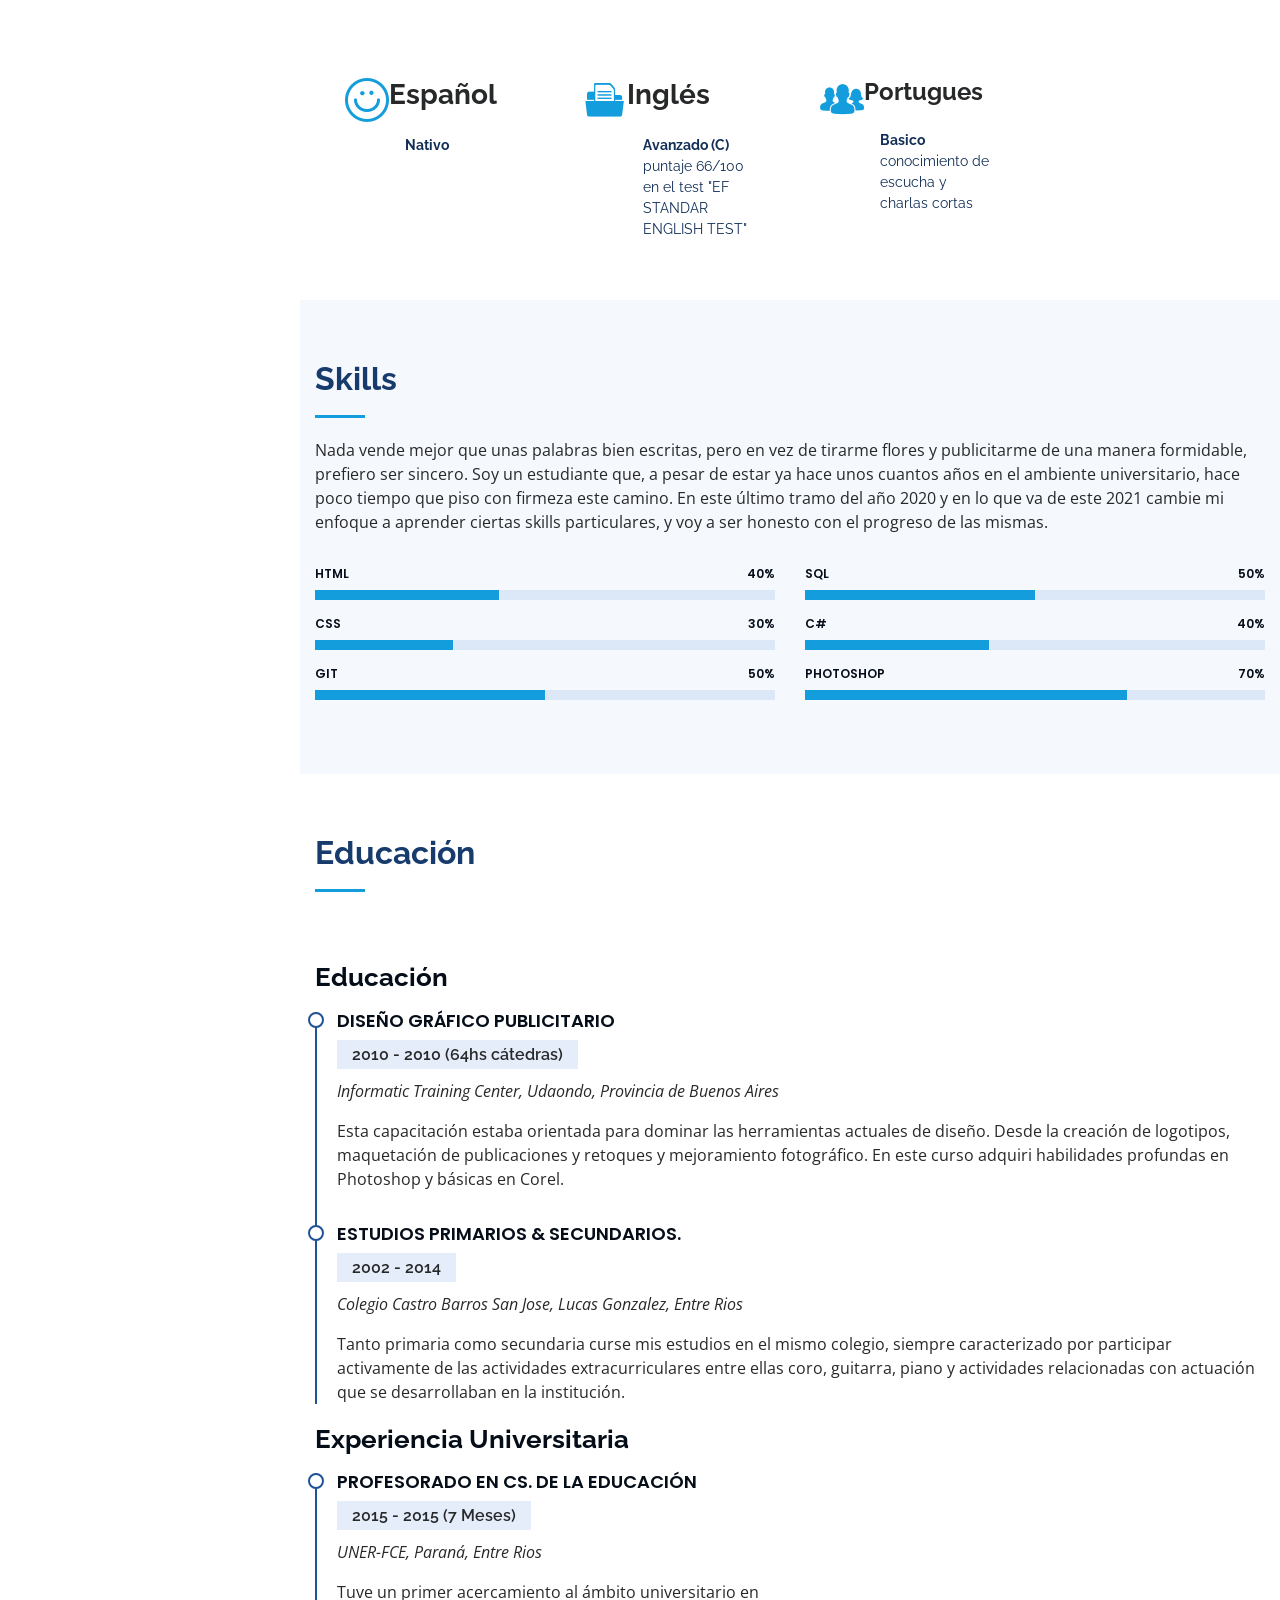
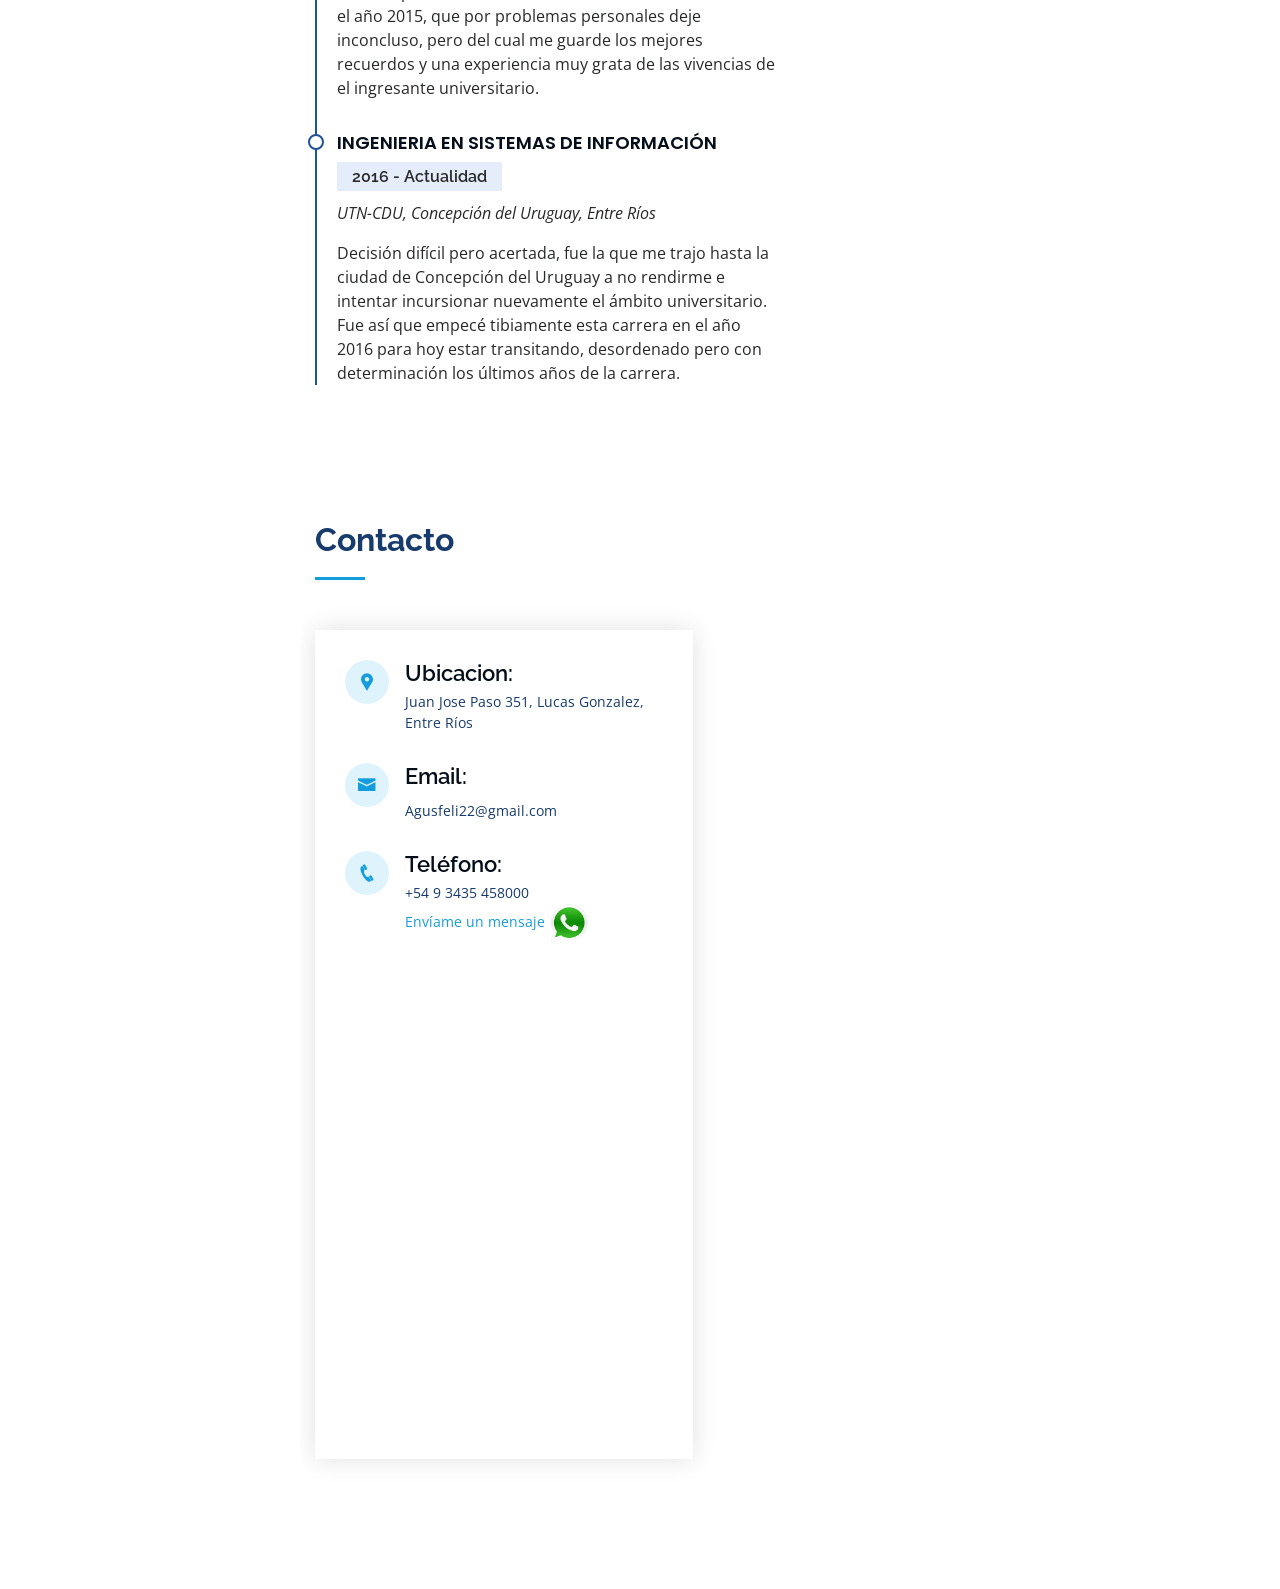
==== commit 5a392144: "commit on master" ====
--- a/index.html
+++ b/index.html
@@ -110,7 +110,7 @@
               </div>
               <div class="col-lg-6">
                 <ul>
-                  <li><i class="icofont-rounded-right"></i> <strong>Edad:</strong> 23</li>
+                  <li><i class="icofont-rounded-right"></i> <strong>Edad:</strong> 24</li>
                   <li><i class="icofont-rounded-right"></i> <strong>Grado:</strong> Estudiante</li>
                  
                 </ul>
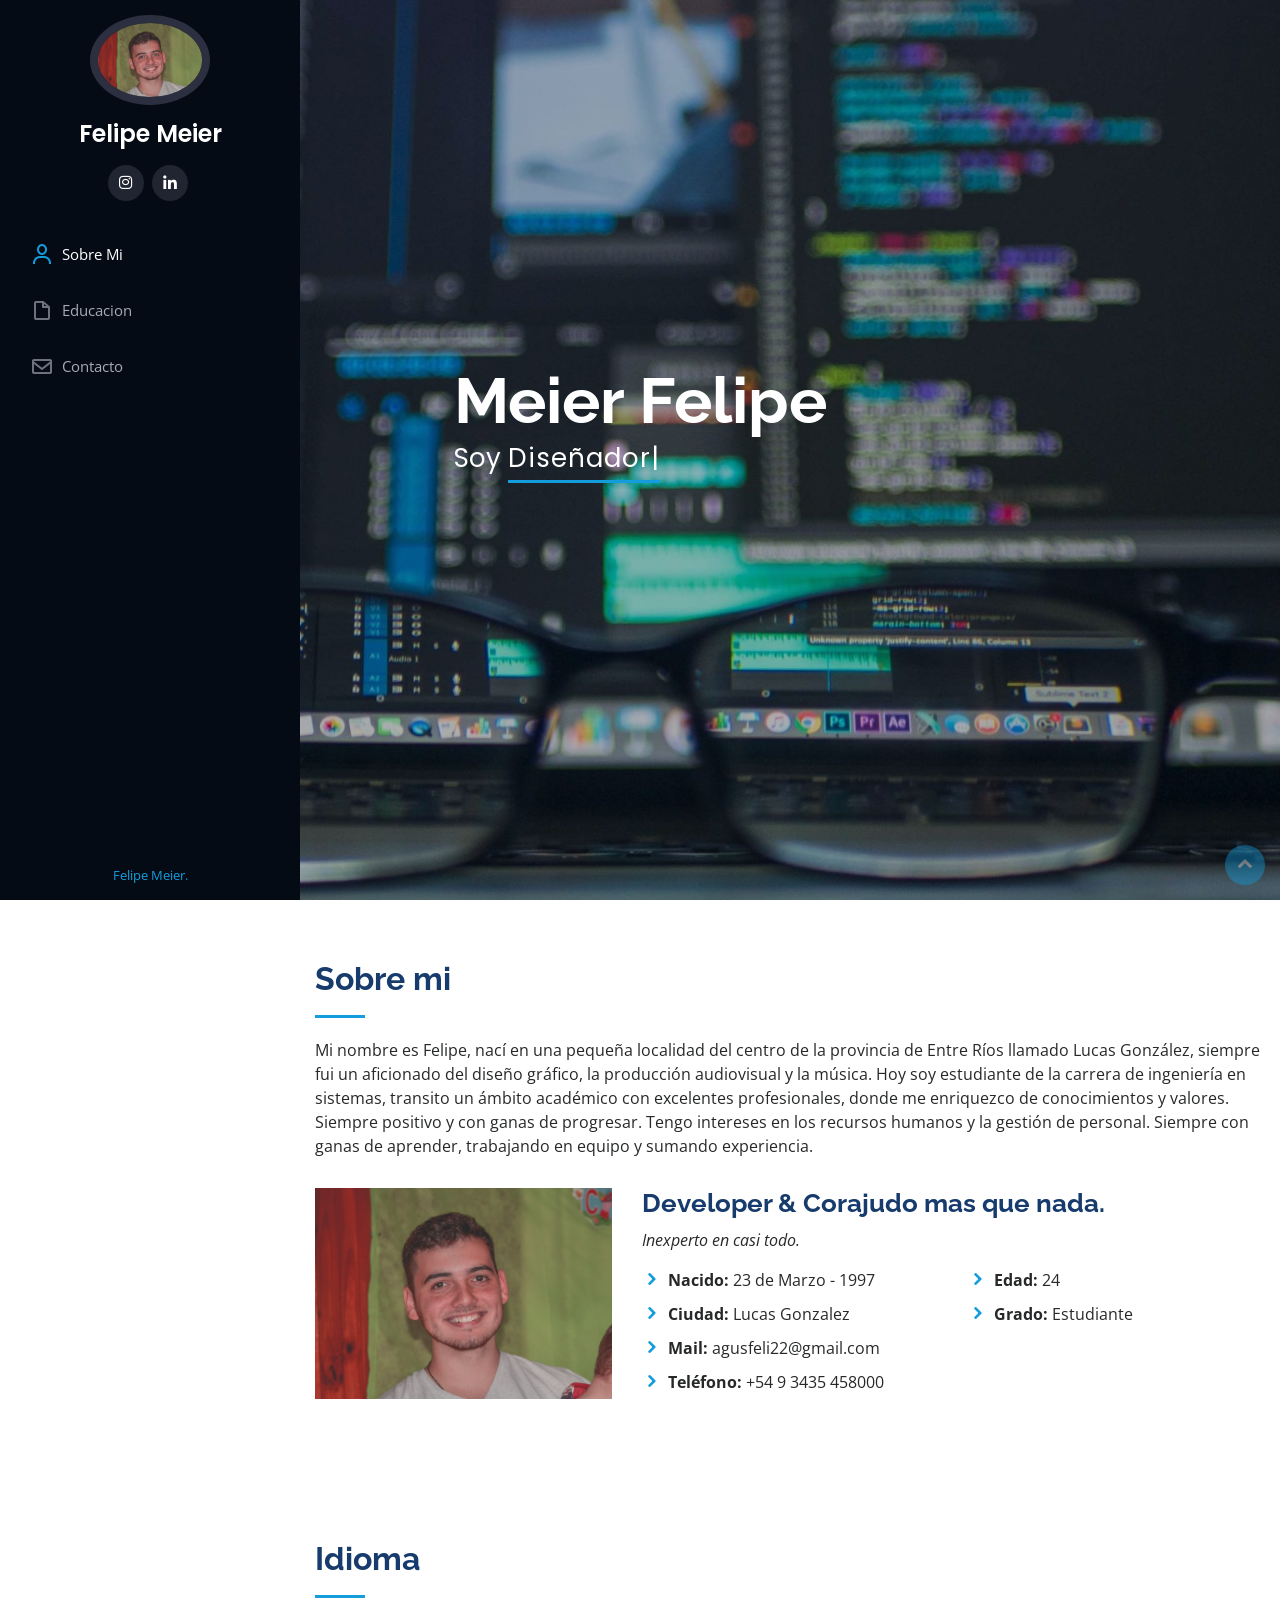
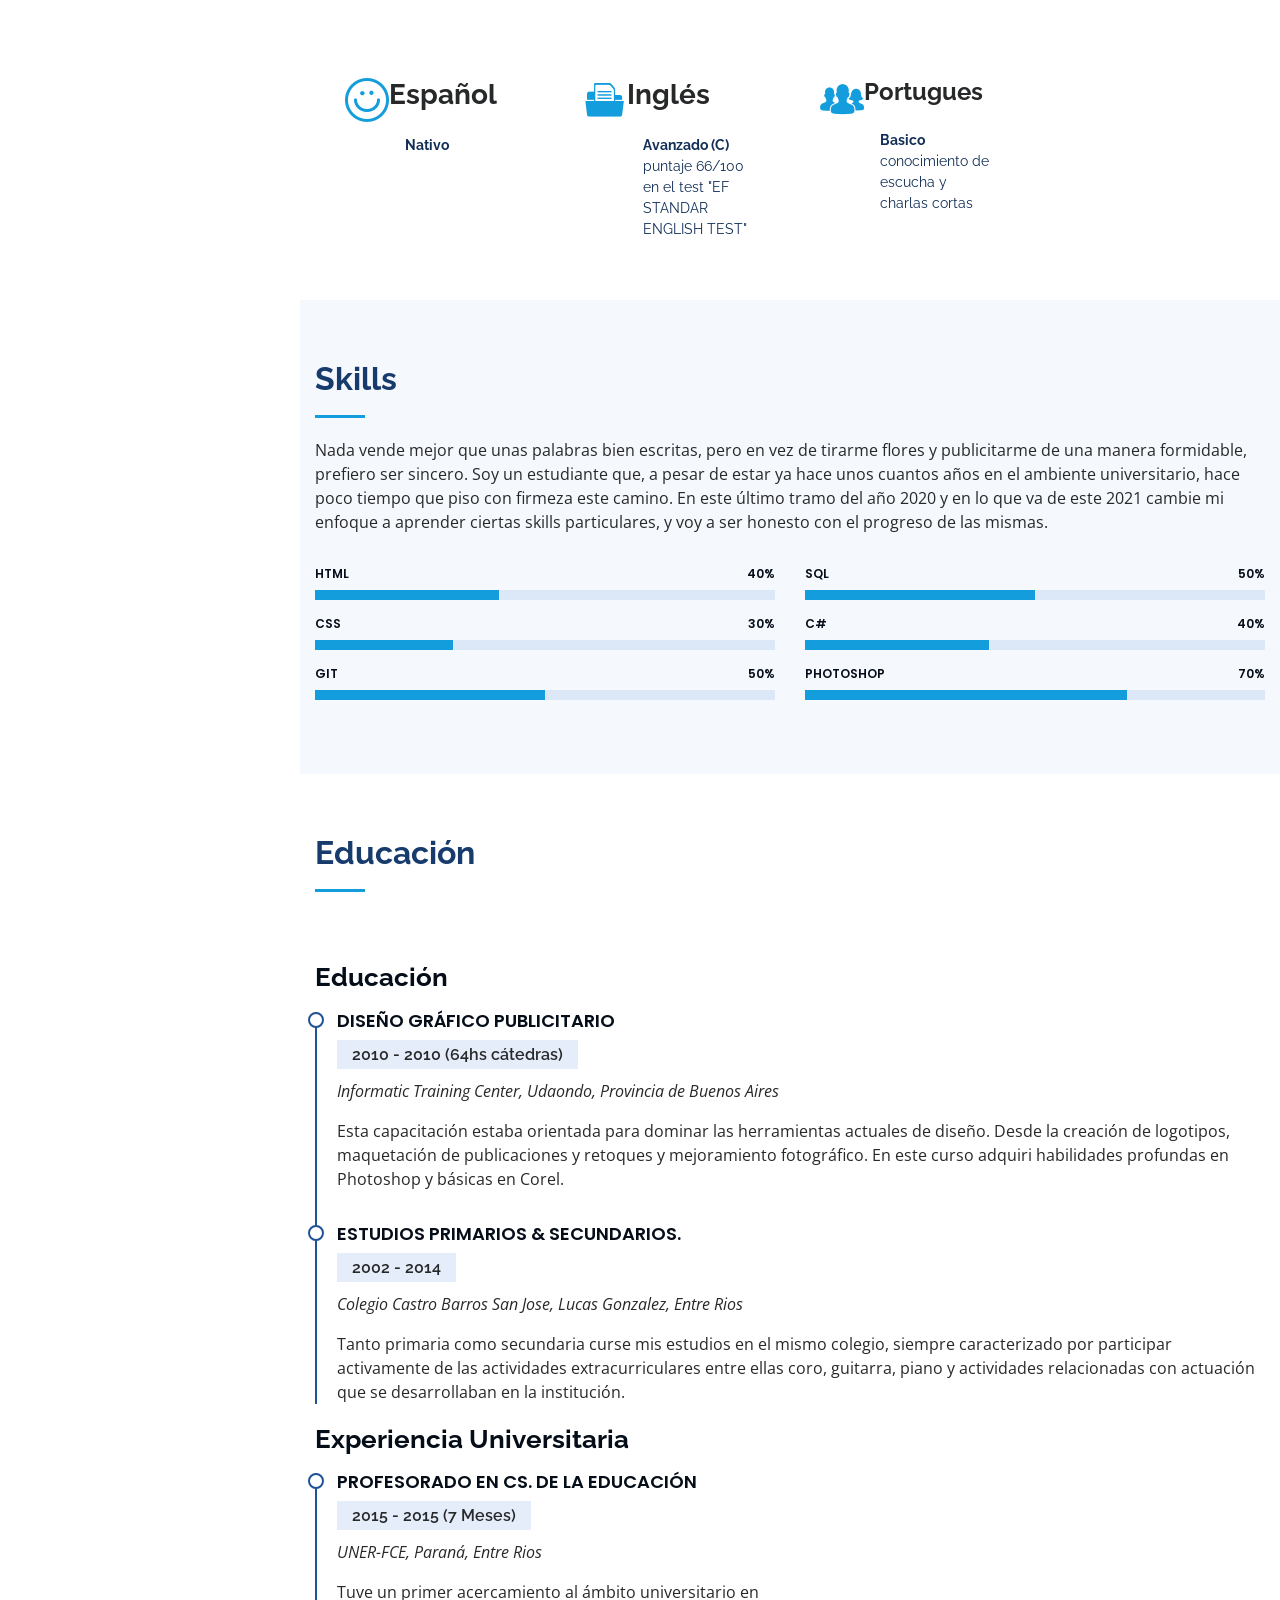
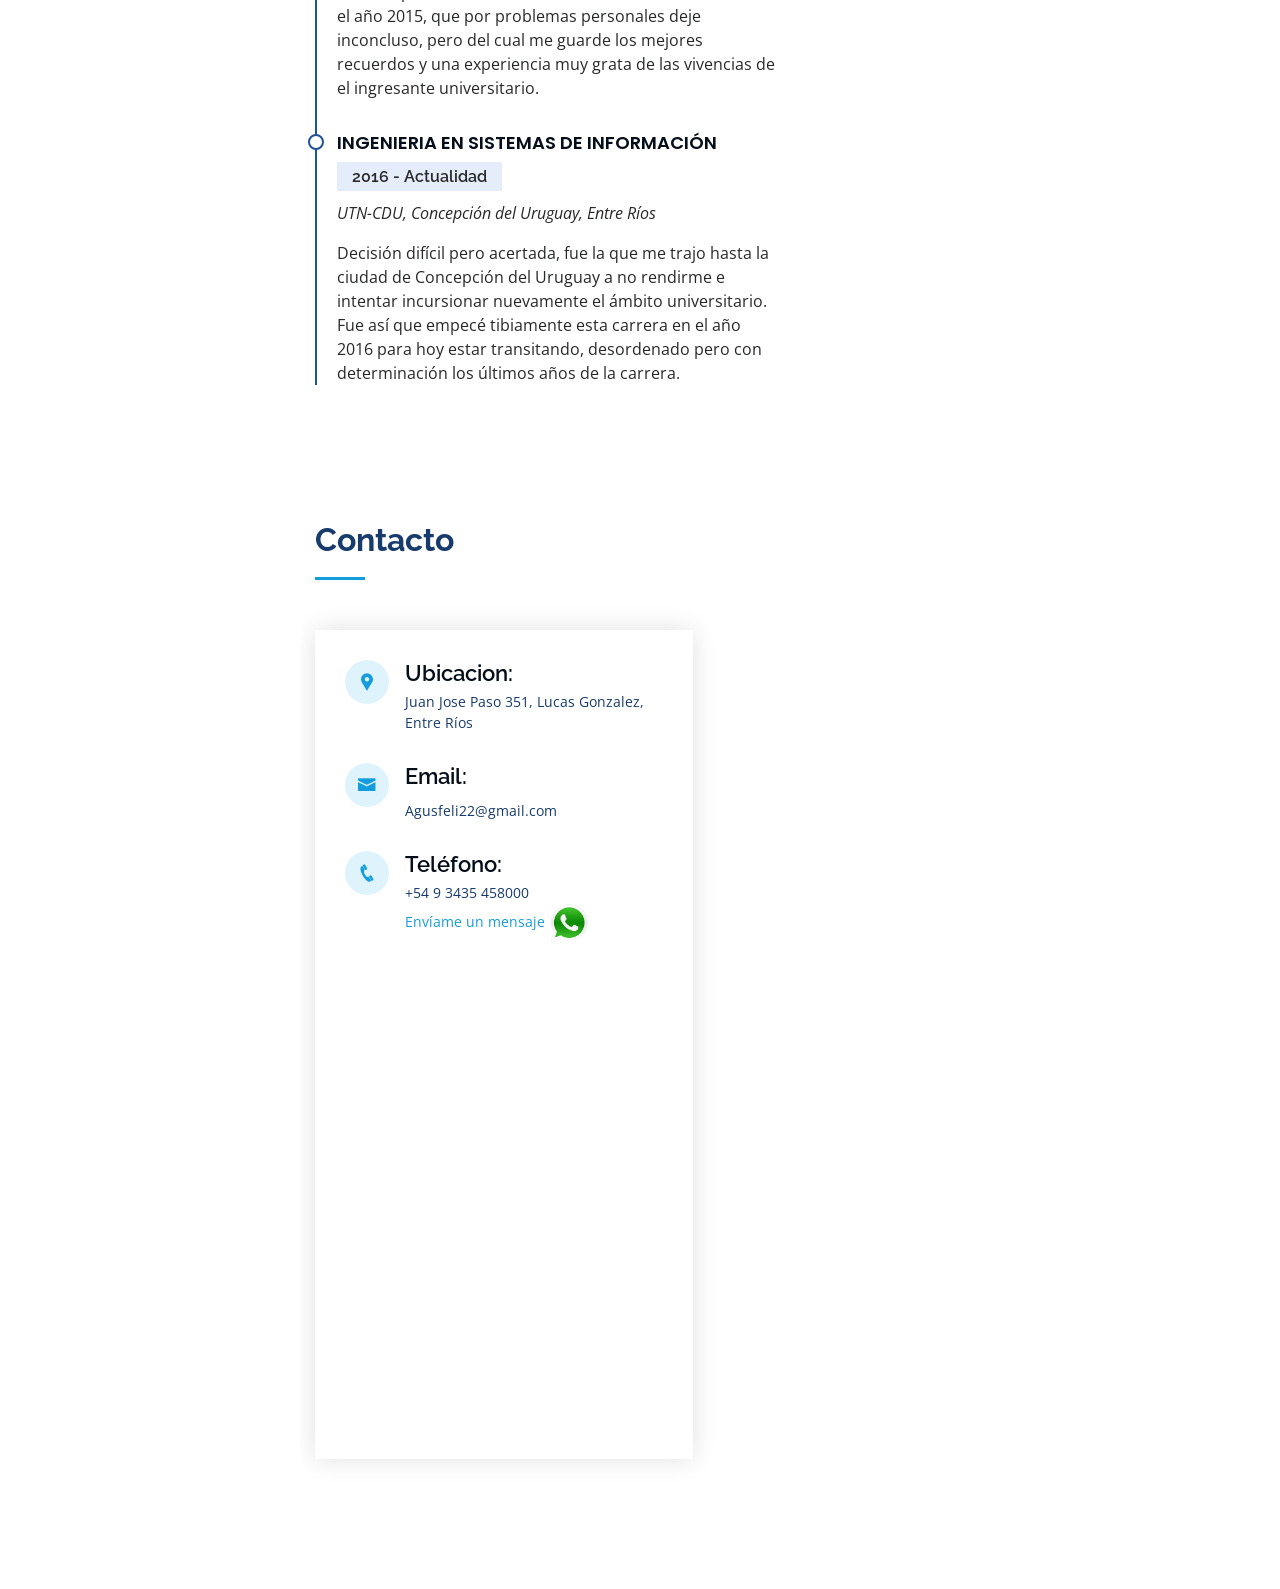
==== commit c1e47f0b: "commit on master" ====
--- a/index.html
+++ b/index.html
@@ -31,7 +31,7 @@
 
 <body>
 
-  <!-- ======= Mobile nav toggle button ======= -->
+  <!-- ======= Mobile nav toggle button felipe  ======= -->
   <button type="button" class="mobile-nav-toggle d-xl-none"><i class="icofont-navigation-menu"></i></button>
 
   <!-- ======= Header ======= -->
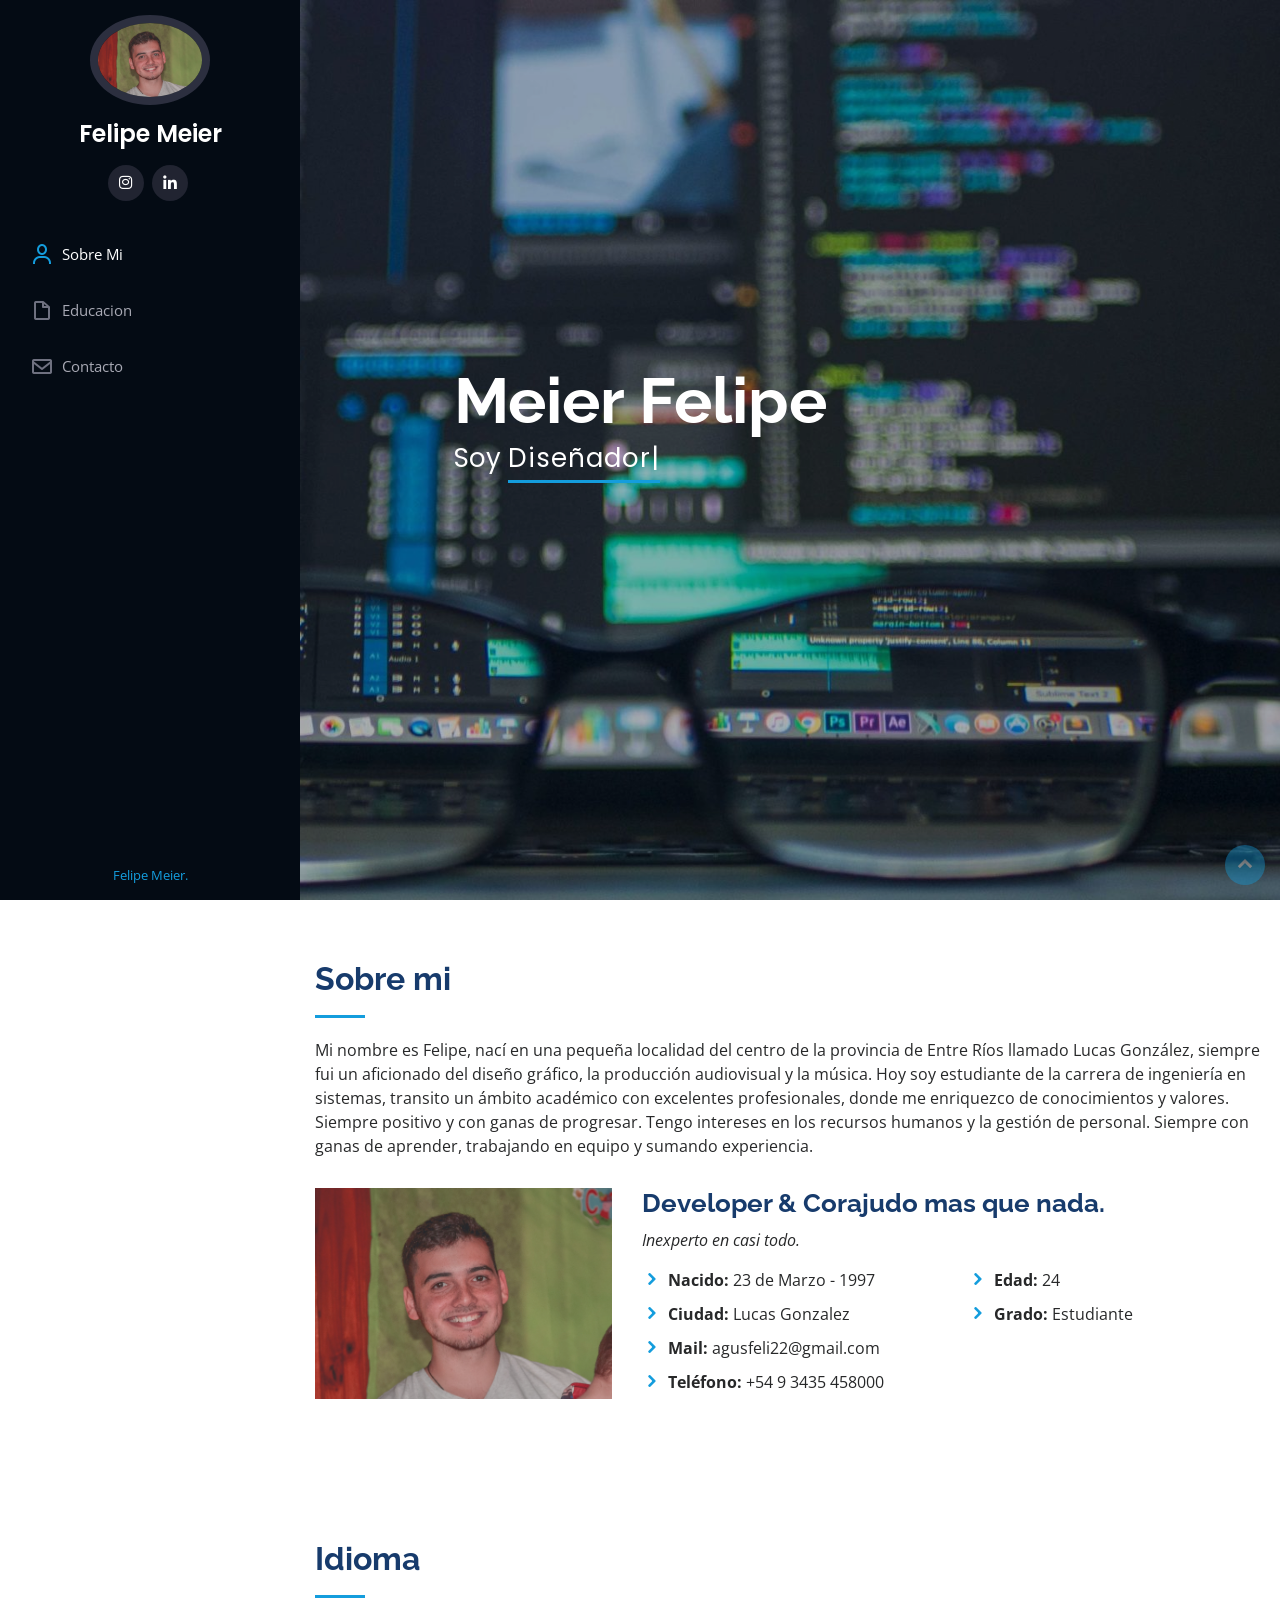
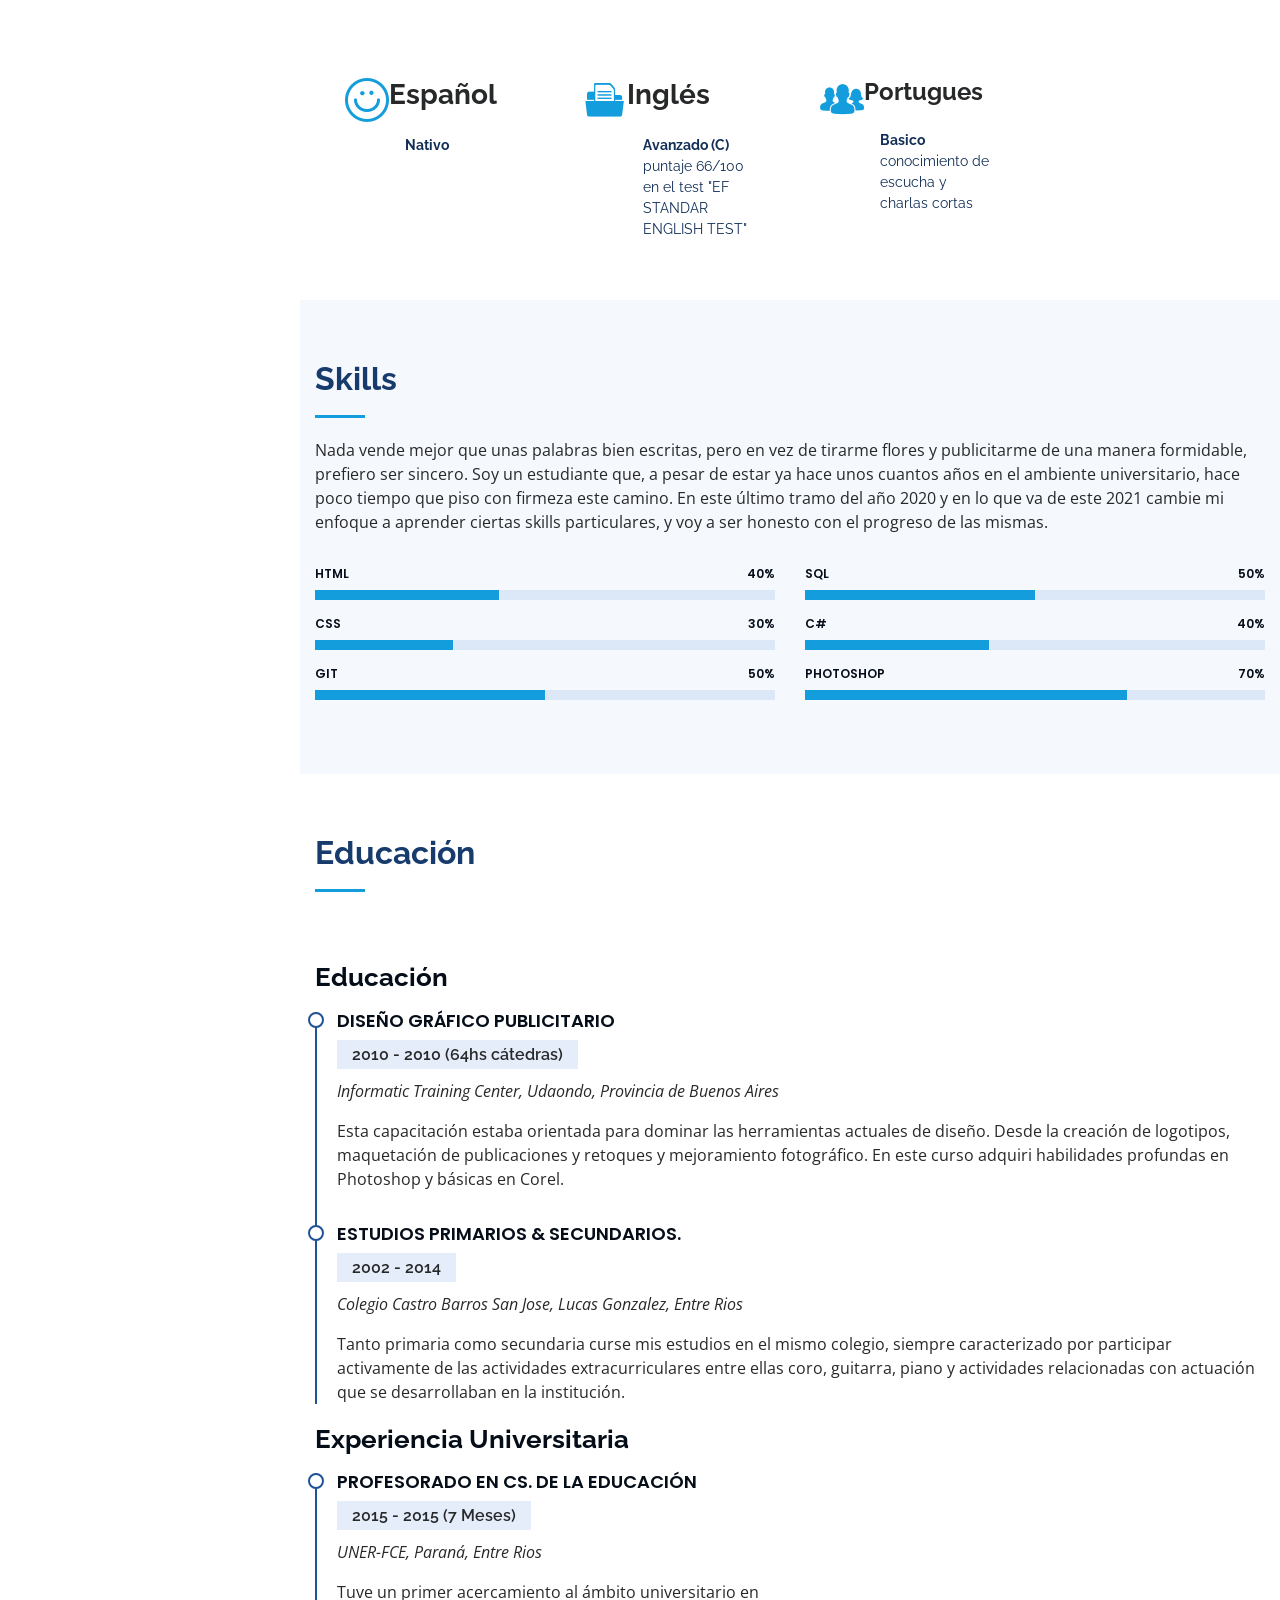
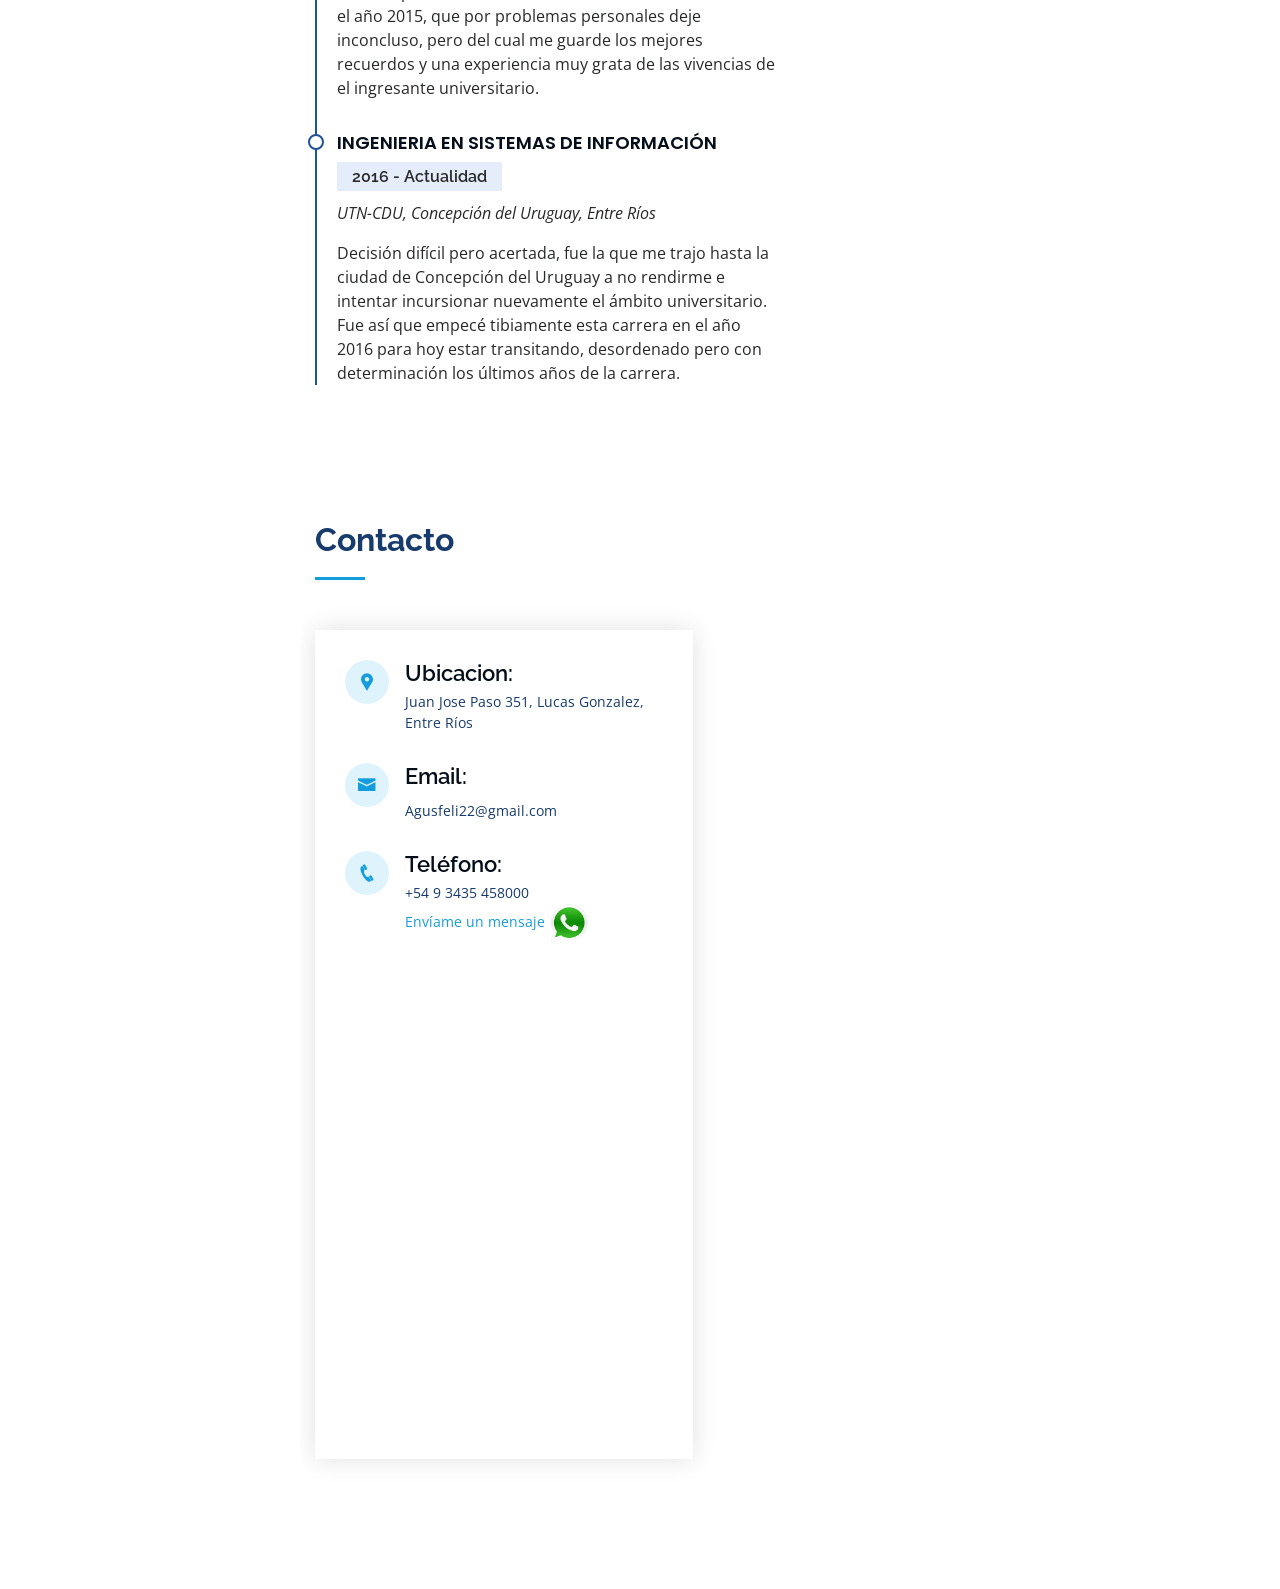
==== commit be5c8f20: "feat: change "tipo" word for "tipazo"" ====
--- a/index.html
+++ b/index.html
@@ -67,7 +67,7 @@
   <section id="hero" class="d-flex flex-column justify-content-center align-items-center">
     <div class="hero-container" data-aos="fade-in">
       <h1>Meier Felipe</h1>
-      <p>Soy <span class="typed" data-typed-items="Diseñador, Desarrollador, simplemente un buen tipo."></span></p>
+      <p>Soy <span class="typed" data-typed-items="Diseñador, Desarrollador, simplemente un buen tipazo."></span></p>
     </div>
   </section><!-- End Hero -->
 
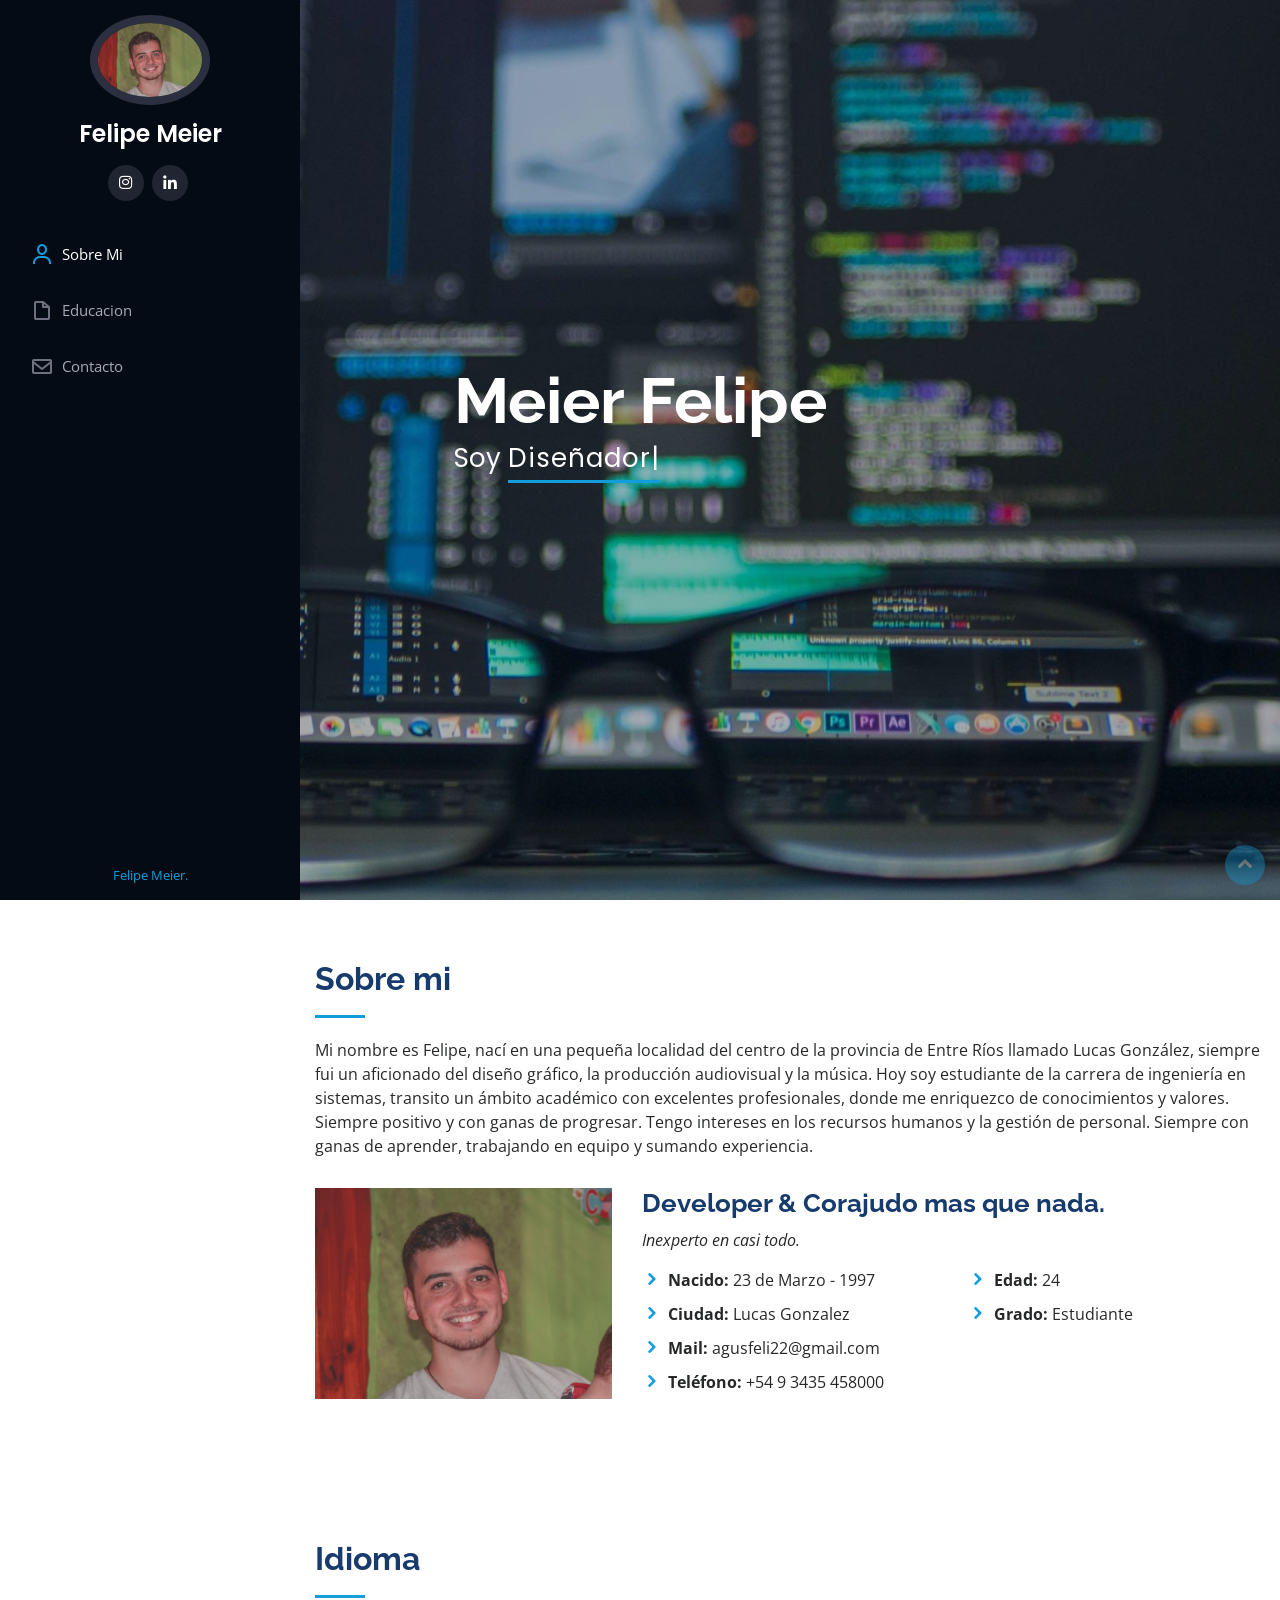
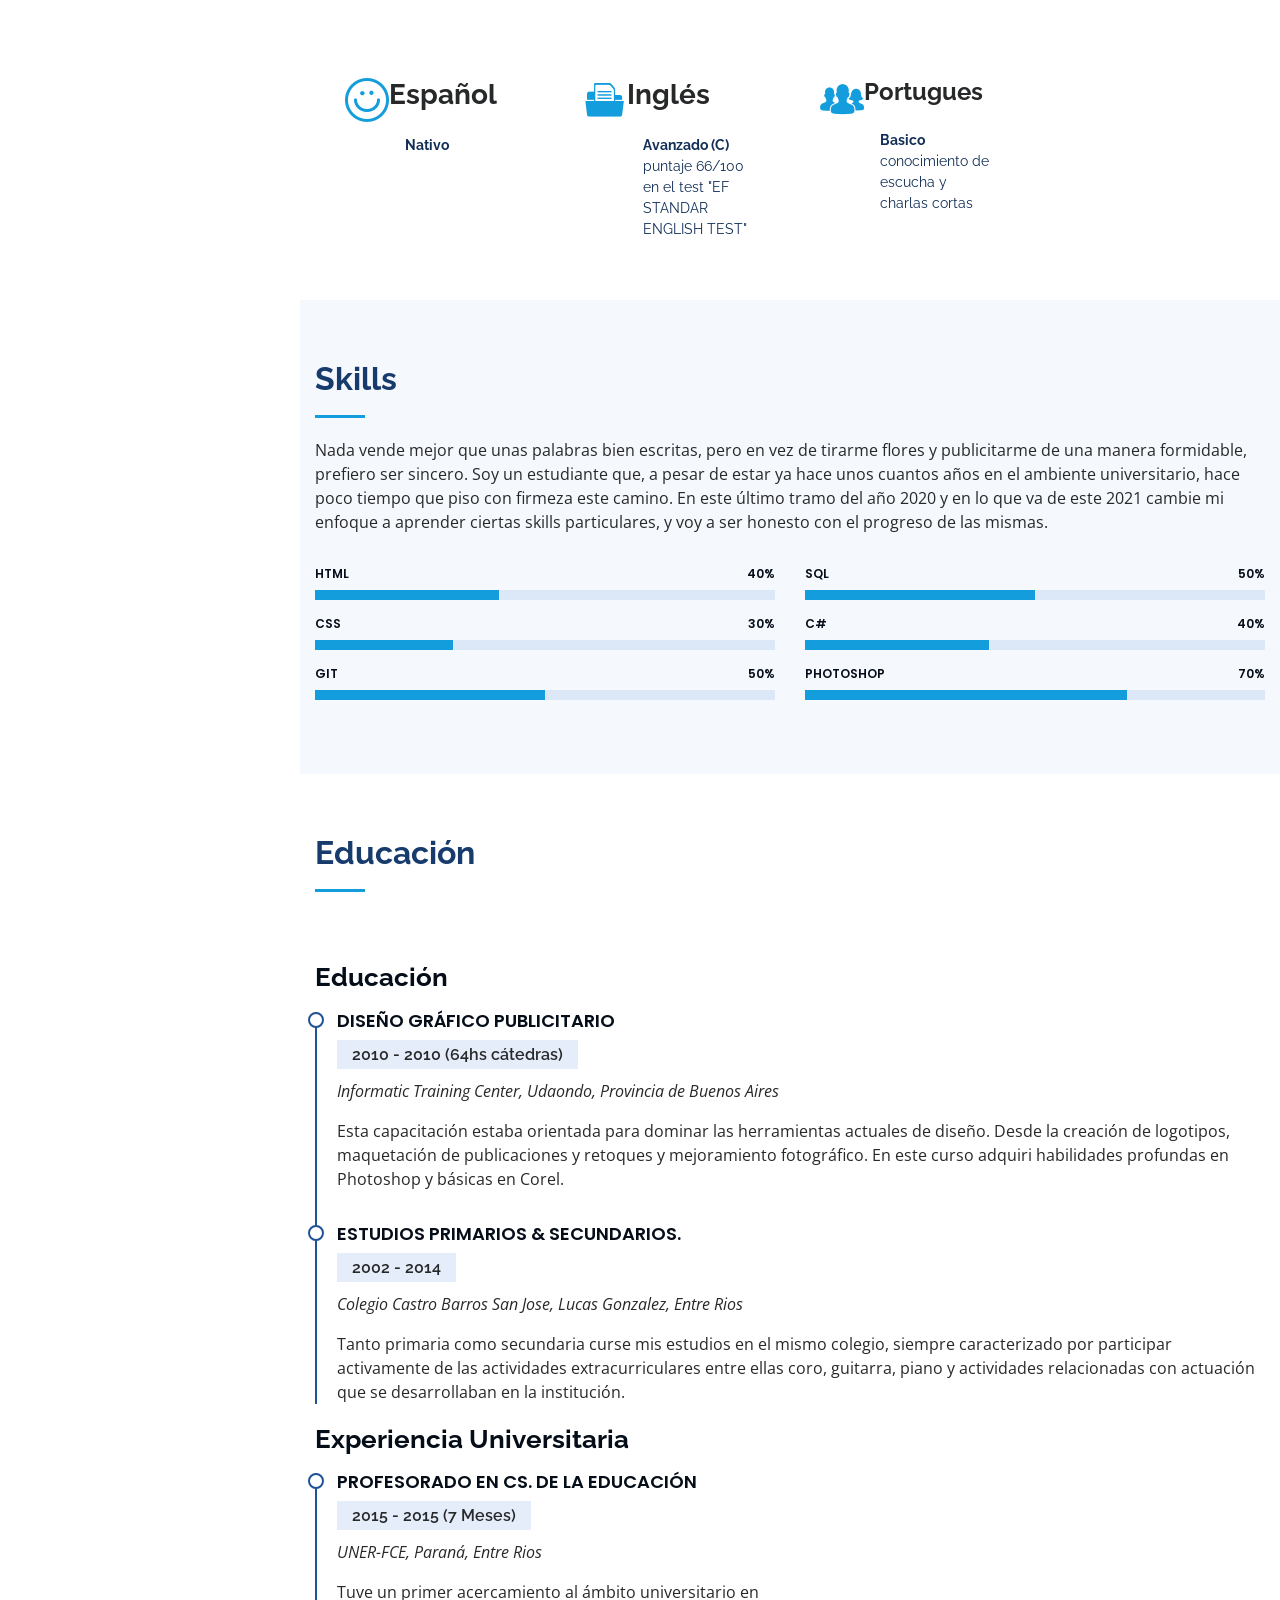
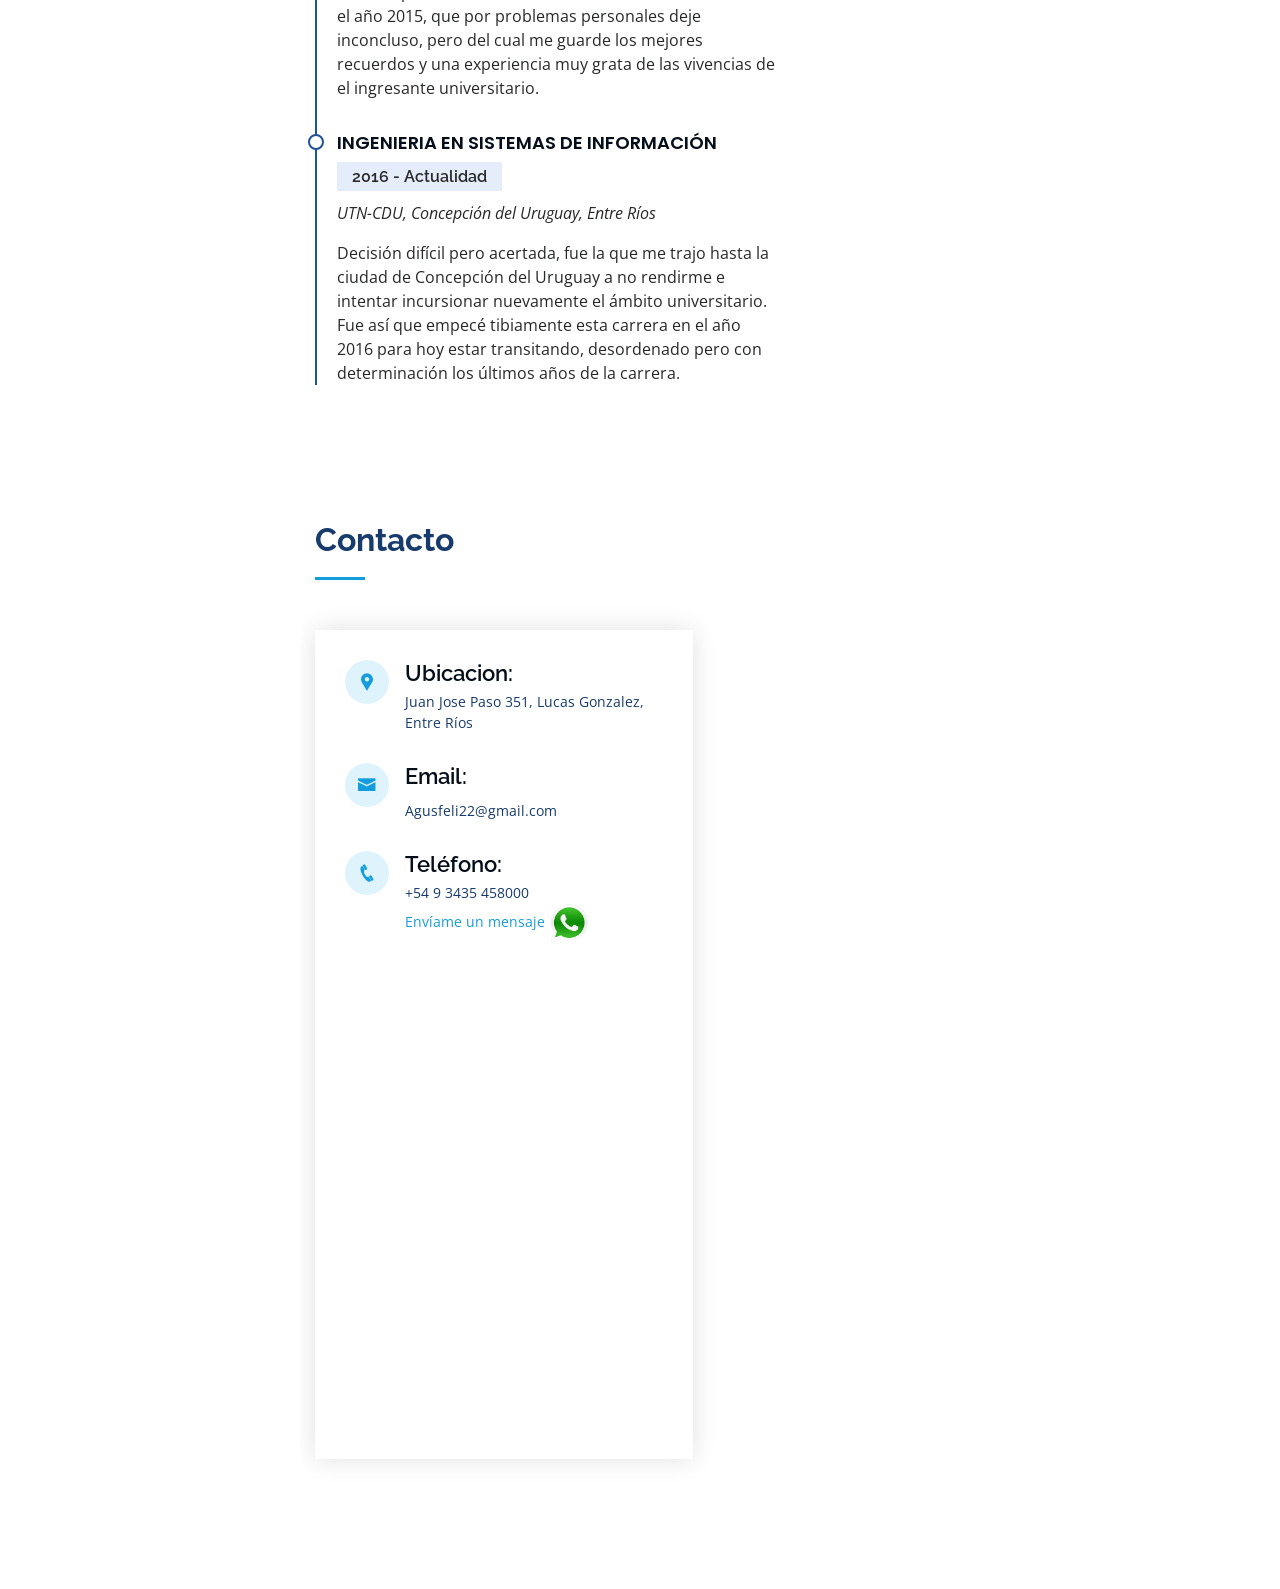
==== commit 5be5e2e1: "fix: last fixes (maybe)" ====
--- a/index.html
+++ b/index.html
@@ -67,7 +67,7 @@
   <section id="hero" class="d-flex flex-column justify-content-center align-items-center">
     <div class="hero-container" data-aos="fade-in">
       <h1>Meier Felipe</h1>
-      <p>Soy <span class="typed" data-typed-items="Diseñador, Desarrollador, simplemente un buen tipazo."></span></p>
+      <p>Soy <span class="typed" data-typed-items="Diseñador, Desarrollador, simplemente un tipazo."></span></p>
     </div>
   </section><!-- End Hero -->
 
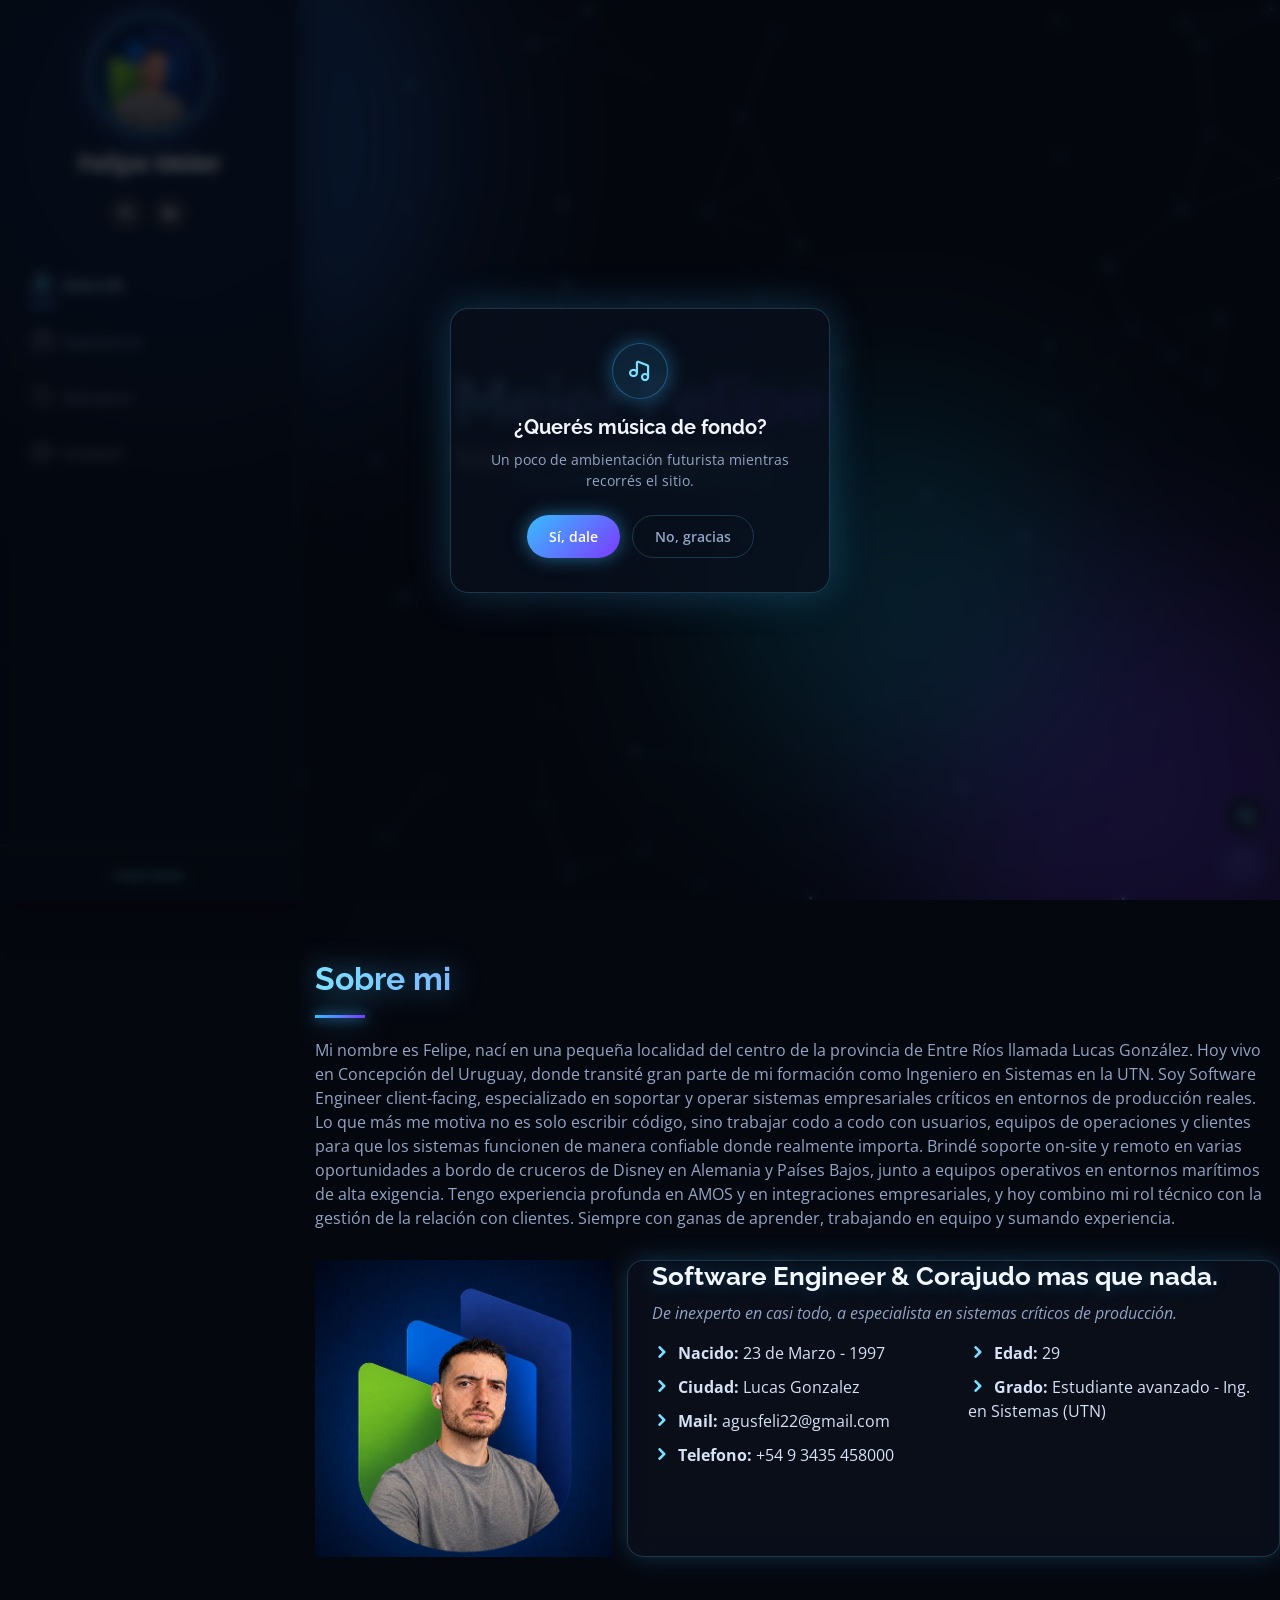
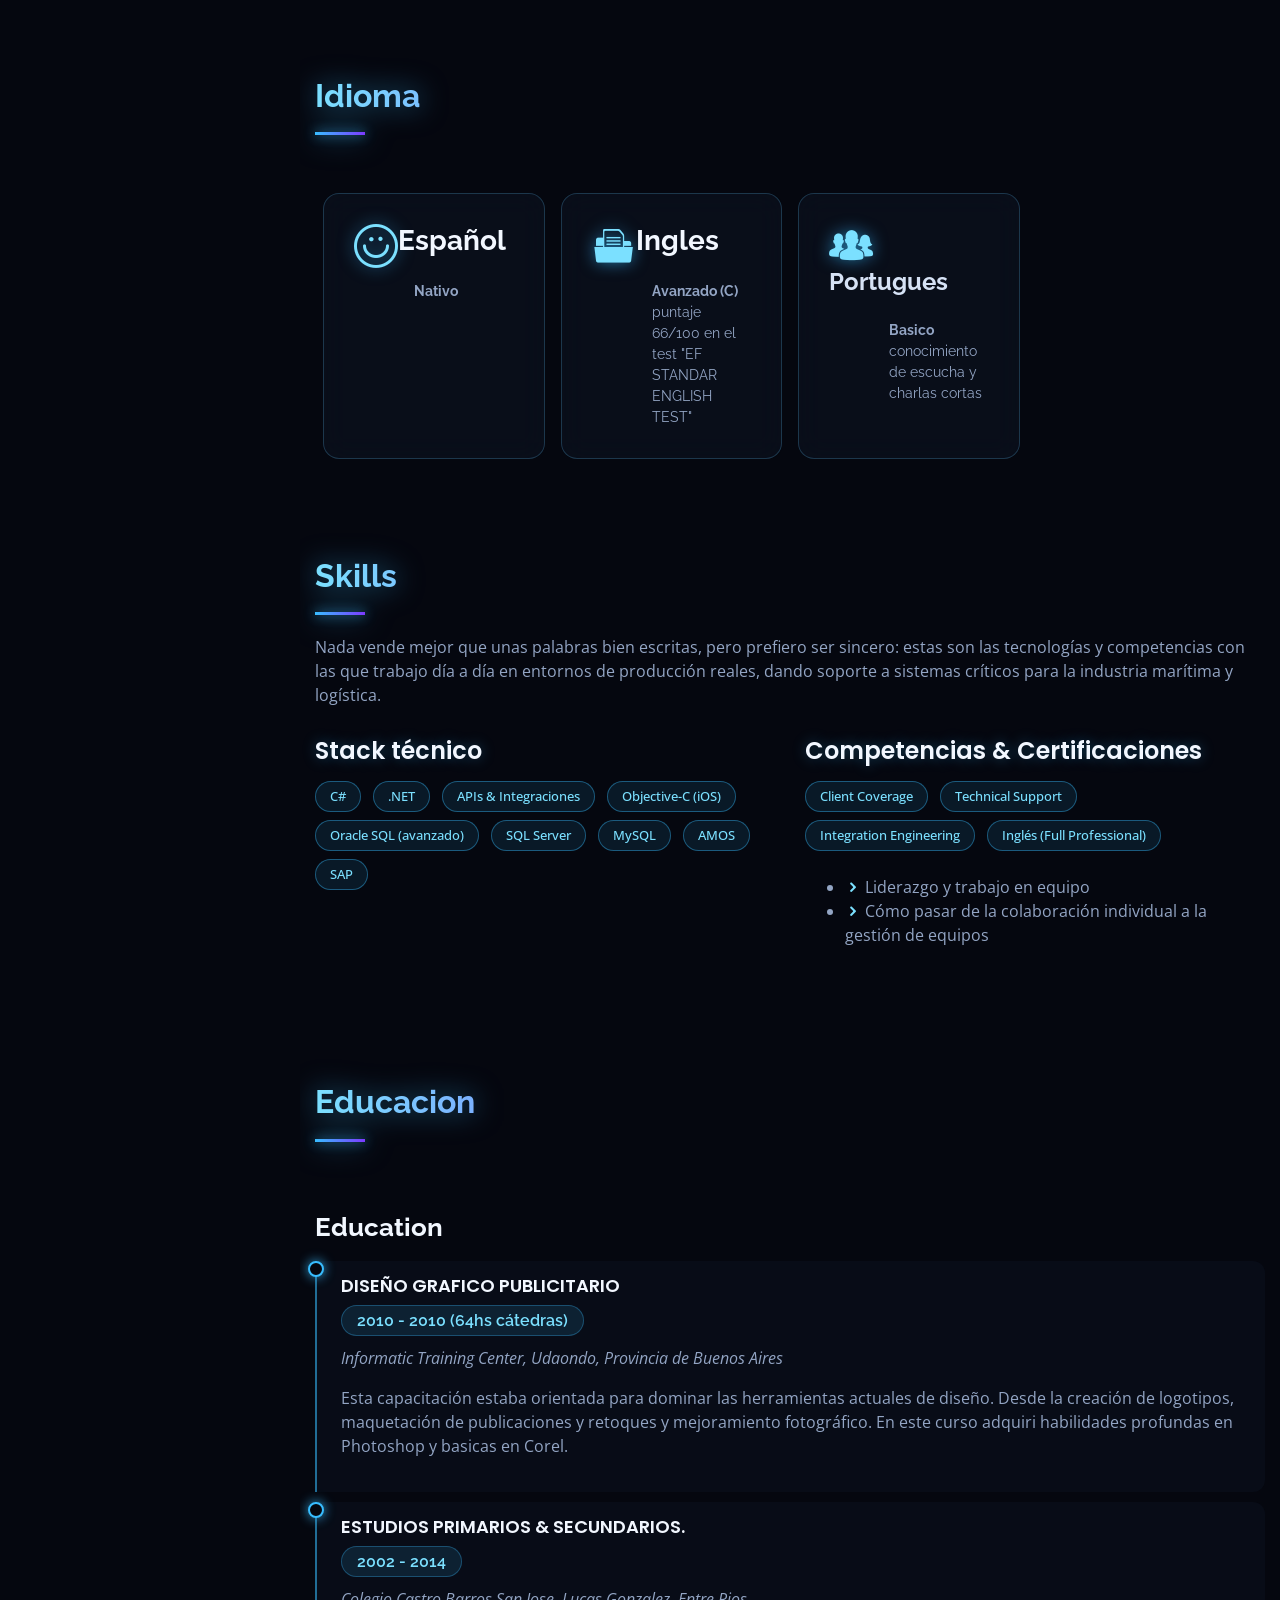
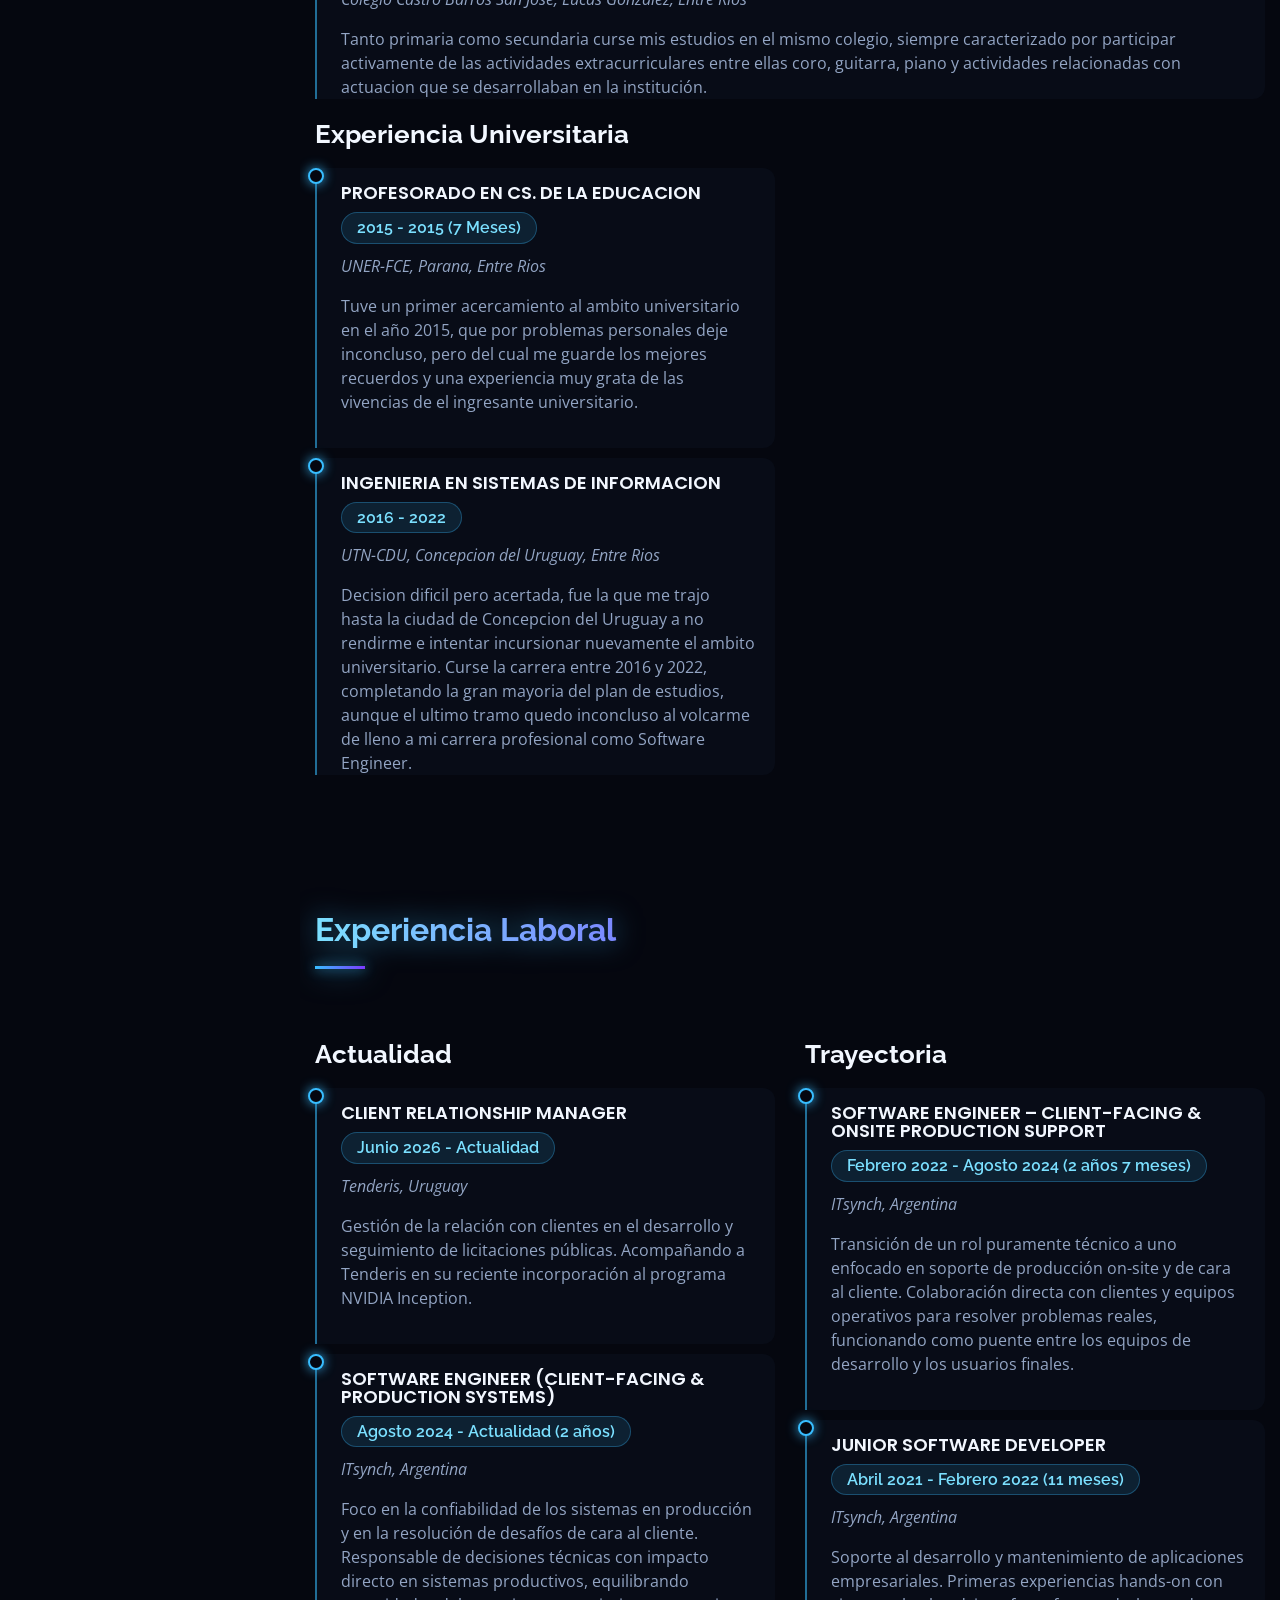
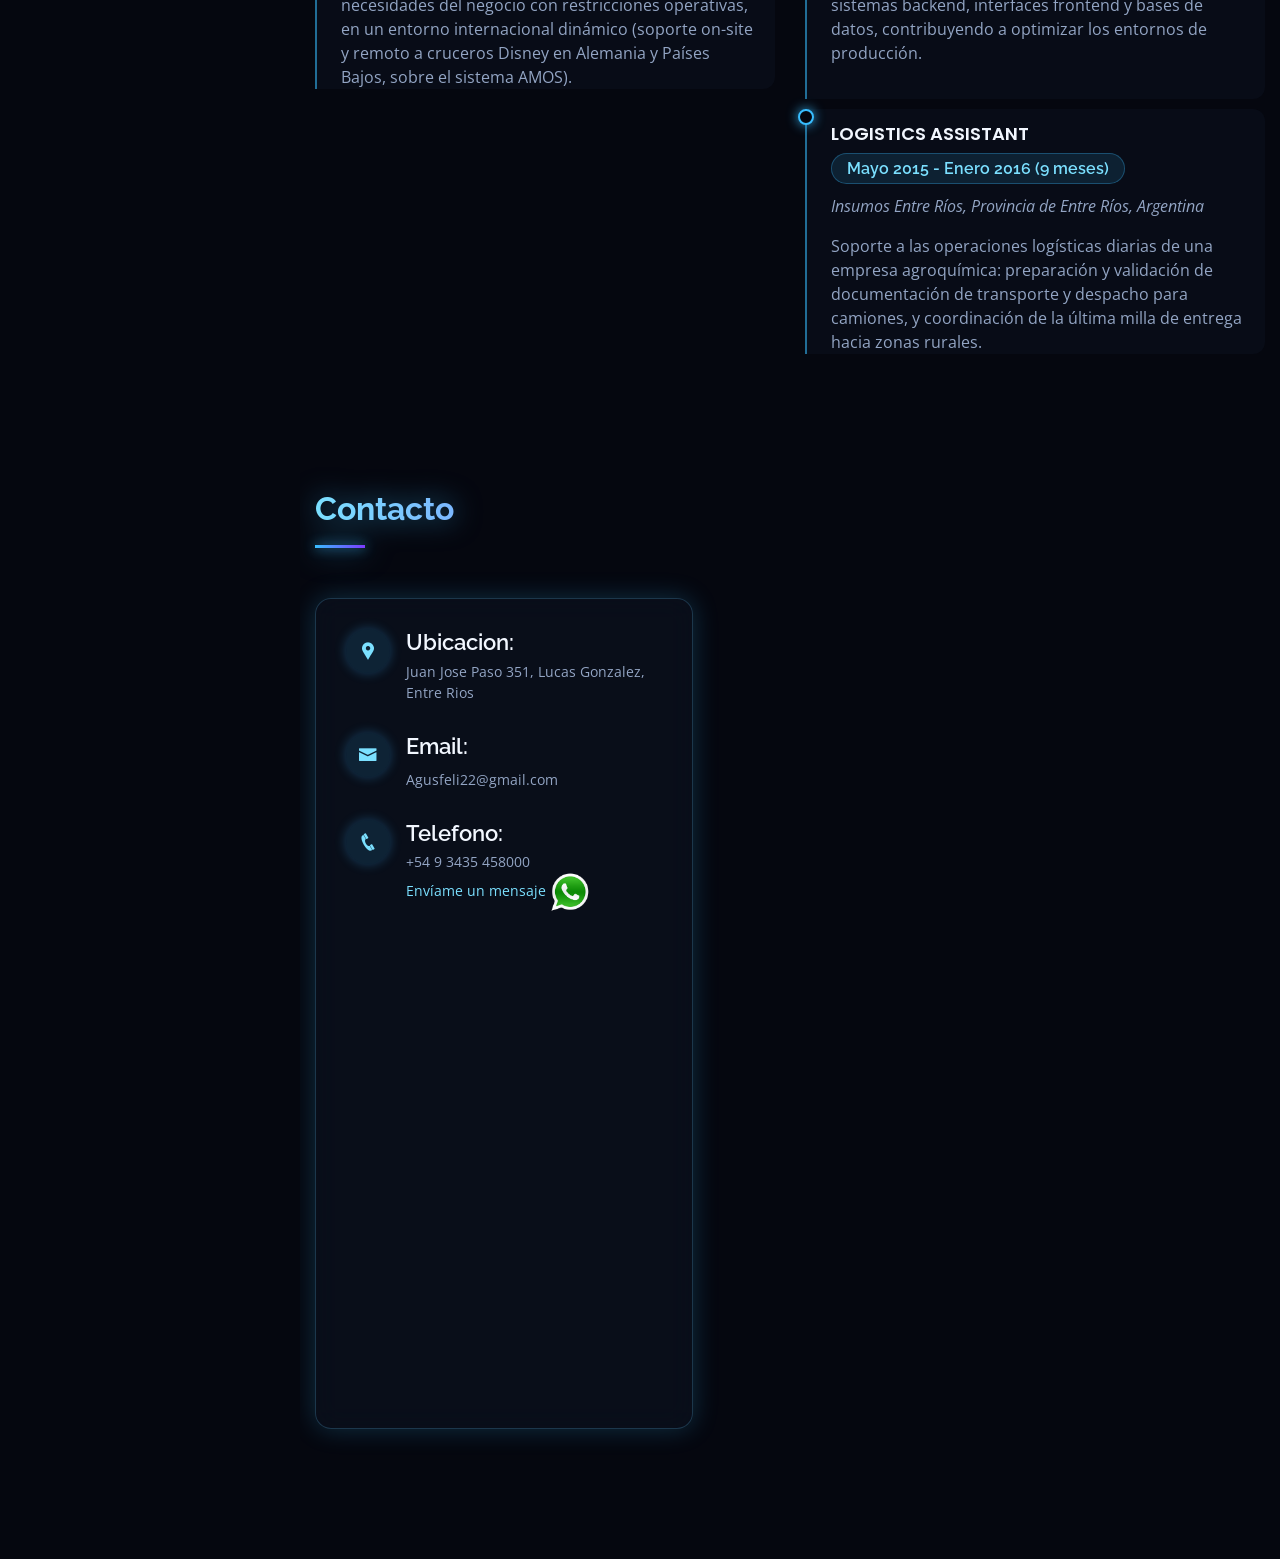
==== commit 00fabc2c: "Update profile to 29yo, add work experience, and redesign with futuristic space theme - Update age, " ====
--- a/index.html
+++ b/index.html
@@ -1,456 +1,527 @@
-
-<!DOCTYPE html>
-<html lang="en">
-
-<head>
-  <meta charset="utf-8">
-  <meta content="width=device-width, initial-scale=1.0" name="viewport">
-
-  <title>Felipe Meier</title>
-  <meta content="" name="description">
-  <meta content="" name="keywords">
-
-  <!-- Favicons -->
-  <link rel="shortcut icon" type="image/icon" href="assets/img/favicon.ico">
-
-  <!-- Google Fonts -->
-  <link href="https://fonts.googleapis.com/css?family=Open+Sans:300,300i,400,400i,600,600i,700,700i|Raleway:300,300i,400,400i,500,500i,600,600i,700,700i|Poppins:300,300i,400,400i,500,500i,600,600i,700,700i" rel="stylesheet">
-
-  <!-- Vendor CSS Files -->
-  <link href="assets/vendor/bootstrap/css/bootstrap.min.css" rel="stylesheet">
-  <link href="assets/vendor/icofont/icofont.min.css" rel="stylesheet">
-  <link href="assets/vendor/boxicons/css/boxicons.min.css" rel="stylesheet">
-  <link href="assets/vendor/venobox/venobox.css" rel="stylesheet">
-  <link href="assets/vendor/owl.carousel/assets/owl.carousel.min.css" rel="stylesheet">
-  <link href="assets/vendor/aos/aos.css" rel="stylesheet">
-
-  <!-- Template Main CSS File -->
-  <link href="assets/css/style.css" rel="stylesheet">
-
-</head>
-
-<body>
-
-  <!-- ======= Mobile nav toggle button felipe  ======= -->
-  <button type="button" class="mobile-nav-toggle d-xl-none"><i class="icofont-navigation-menu"></i></button>
-
-  <!-- ======= Header ======= -->
-  <header id="header">
-    <div class="d-flex flex-column">
-
-      <div class="profile">
-        <img src="assets/img/profile-img2.jpg" alt="" class="img-fluid rounded-circle">
-        <h1 class="text-light"><a href="index.html">Felipe Meier</a></h1>
-        <div class="social-links mt-3 text-center">
-          <a href="https://instagram.com/meierfelipe" class="instagram"><i class="bx bxl-instagram"></i></a>
-          <a href="https://www.linkedin.com/in/meierfelipe/" class="linkedin"><i class="bx bxl-linkedin"></i></a>
-        </div>
-      </div>
-
-      <nav class="nav-menu">
-        
-        <ul>
-          
-          <li><a href="#about"><i class="bx bx-user"></i> <span>Sobre Mi</span></a></li> 
-          <a href="#resume"><i class="bx bx-file-blank"></i> <span>Educacion</span></a>   
-
-          <li><a href="#contact"><i class="bx bx-envelope"></i> Contacto</a></li>
-
-        </ul>
-      </nav><!-- .nav-menu -->
-      <button type="button" class="mobile-nav-toggle d-xl-none"><i class="icofont-navigation-menu"></i></button>
-
-    </div>
-  </header><!-- End Header -->
-
-  <!-- ======= Hero Section ======= -->
-  <section id="hero" class="d-flex flex-column justify-content-center align-items-center">
-    <div class="hero-container" data-aos="fade-in">
-      <h1>Meier Felipe</h1>
-      <p>Soy <span class="typed" data-typed-items="Diseñador, Desarrollador, simplemente un tipazo."></span></p>
-    </div>
-  </section><!-- End Hero -->
-
-  <main id="main">
-
-    <!-- ======= About Section ======= -->
-    <section id="about" class="about">
-      <div class="container">
-
-        <div class="section-title">
-          <h2>Sobre mi</h2>
-          <p>Mi nombre es Felipe, nací en una pequeña localidad del centro de la provincia
-            de Entre Ríos llamado Lucas González, siempre fui un aficionado del diseño
-            gráfico, la producción audiovisual y la música.
-            Hoy soy estudiante de la carrera de ingeniería en sistemas, transito un ámbito
-            académico con excelentes profesionales, donde me enriquezco de
-            conocimientos y valores. Siempre positivo y con ganas de progresar. Tengo
-            intereses en los recursos humanos y la gestión de personal.
-            Siempre con ganas de aprender, trabajando en equipo y sumando experiencia.</p>
-        </div>
-
-        <div class="row">
-          <div class="col-lg-4" data-aos="fade-right">
-            <img src="assets/img/profile-img2.jpg" class="img-fluid" alt="">
-          </div>
-          <div class="col-lg-8 pt-4 pt-lg-0 content" data-aos="fade-left">
-            <h3>Developer &amp; Corajudo mas que nada.</h3>
-            <p class="font-italic">
-              Inexperto en casi todo. 
-            </p>
-            <div class="row">
-              <div class="col-lg-6">
-                <ul>
-                  <li><i class="icofont-rounded-right"></i> <strong>Nacido:</strong> 23 de Marzo - 1997</li>
-                  <li><i class="icofont-rounded-right"></i> <strong>Ciudad:</strong> Lucas Gonzalez</li>
-                  <li><i class="icofont-rounded-right"></i> <strong>Mail:</strong> agusfeli22@gmail.com</li>
-                  <li><i class="icofont-rounded-right"></i> <strong>Teléfono:</strong> +54 9 3435 458000</li>
-                  
-                </ul>
-              </div>
-              <div class="col-lg-6">
-                <ul>
-                  <li><i class="icofont-rounded-right"></i> <strong>Edad:</strong> 24</li>
-                  <li><i class="icofont-rounded-right"></i> <strong>Grado:</strong> Estudiante</li>
-                 
-                </ul>
-              </div>
-            </div>
-            <p>
-              
-            </p>
-          </div>
-        </div>
-
-      </div>
-    </section><!-- End About Section -->
-
-    <!-- ======= Facts Section ======= -->
-    <section id="facts" class="facts">
-      <div class="container">
-
-        <div class="section-title">
-          <h2>Idioma</h2>
-          <p> </p>
-        </div>
-
-        <div class="row no-gutters">
-
-          <div class="col-lg-3 col-md-6 d-md-flex align-items-md-stretch" data-aos="fade-up">
-            <div class="count-box">
-              <i class="icofont-simple-smile"></i> 
-              <!--<span data-toggle="counter-up"></span>-->
-              <h3><strong> Español</strong> </h3>
-              <p><strong>Nativo</strong></p>
-            </div>
-          </div>
-
-          <div class="col-lg-3 col-md-6 d-md-flex align-items-md-stretch" data-aos="fade-up" data-aos-delay="100">
-            <div class="count-box">
-              <i class="icofont-document-folder"></i>
-              <h3><strong>Inglés</strong></h3>
-              <p><strong>Avanzado (C)</strong> puntaje 66/100 en el test "EF STANDAR ENGLISH TEST"  </p>
-            </div>
-          </div>
-
-          <!--<div class="col-lg-3 col-md-6 d-md-flex align-items-md-stretch" data-aos="fade-up" data-aos-delay="200">
-            <div class="count-box">
-              <i class="icofont-live-support"></i>
-              <span data-toggle="counter-up">8</span>
-              <p><strong>Horas</strong> cursando virtual en promedio</p>
-            </div>
-          </div>-->
-
-          <div class="col-lg-3 col-md-6 d-md-flex align-items-md-stretch" data-aos="fade-up" data-aos-delay="300">
-            <div class="count-box">
-              <i class="icofont-users-alt-5"></i>
-              <h4><strong>Portugues</strong></h4>
-              <p><strong>Basico </strong> conocimiento de escucha y charlas cortas</p>
-            </div>
-          </div>
-
-        </div>
-
-      </div>
-    </section> <!--End Facts Section -->
-
-    <!-- ======= Skills Section ======= -->
-    <section id="skills" class="skills section-bg">
-      <div class="container">
-
-        <div class="section-title">
-          <h2>Skills</h2>
-          <p>Nada vende mejor que unas palabras bien escritas, pero en vez de tirarme flores
-            y publicitarme de una manera formidable, prefiero ser sincero. Soy un estudiante que, a pesar de 
-          estar ya hace unos cuantos años en el ambiente universitario, hace poco tiempo que piso con firmeza este camino.
-        En este último tramo del año 2020 y en lo que va de este 2021 cambie mi enfoque a aprender ciertas skills particulares, y 
-      voy a ser honesto con el progreso de las mismas.</p>
-        </div>
-
-        <div class="row skills-content">
-
-          <div class="col-lg-6" data-aos="fade-up">
-
-            <div class="progress">
-              <span class="skill">HTML <i class="val">40%</i></span>
-              <div class="progress-bar-wrap">
-                <div class="progress-bar" role="progressbar" aria-valuenow="40" aria-valuemin="0" aria-valuemax="100"></div>
-              </div>
-            </div>
-
-            <div class="progress">
-              <span class="skill">CSS <i class="val">30%</i></span>
-              <div class="progress-bar-wrap">
-                <div class="progress-bar" role="progressbar" aria-valuenow="30" aria-valuemin="0" aria-valuemax="100"></div>
-              </div>
-            </div>
-
-            <div class="progress">
-              <span class="skill">Git <i class="val">50%</i></span>
-              <div class="progress-bar-wrap">
-                <div class="progress-bar" role="progressbar" aria-valuenow="50" aria-valuemin="0" aria-valuemax="100"></div>
-              </div>
-            </div>
-
-          </div>
-
-          <div class="col-lg-6" data-aos="fade-up" data-aos-delay="100">
-
-            <div class="progress">
-              <span class="skill">SQL <i class="val">50%</i></span>
-              <div class="progress-bar-wrap">
-                <div class="progress-bar" role="progressbar" aria-valuenow="50" aria-valuemin="0" aria-valuemax="100"></div>
-              </div>
-            </div>
-
-            <div class="progress"> 
-              <span class="skill">C# <i class="val">40%</i></span>
-              <div class="progress-bar-wrap">
-                <div class="progress-bar" role="progressbar" aria-valuenow="40" aria-valuemin="0" aria-valuemax="100"></div>
-              </div>
-            </div>
-
-            <div class="progress">
-              <span class="skill">Photoshop <i class="val">70%</i></span>
-              <div class="progress-bar-wrap">
-                <div class="progress-bar" role="progressbar" aria-valuenow="70" aria-valuemin="0" aria-valuemax="100"></div>
-              </div>
-            </div>
-
-          </div>
-
-        </div>
-
-      </div>
-    </section><!-- End Skills Section -->
-
-    <!-- ======= Resume Section ======= -->
-    <section id="resume" class="resume">
-      <div class="container">
-
-        <div class="section-title">
-          <h2>Educación</h2>
-          <p></p>
-        </div>
-
-       
-            <h3 class="resume-title">Educación</h3>
-            <div class="resume-item">
-              <h4> Diseño gráfico publicitario </h4>
-              <h5>2010 - 2010 (64hs cátedras)</h5>
-              <p><em>Informatic Training Center, Udaondo, Provincia de Buenos Aires</em></p>
-              <p>Esta capacitación estaba orientada para dominar las herramientas actuales de diseño. 
-                Desde la creación de logotipos, maquetación de publicaciones y retoques y mejoramiento fotográfico. En este 
-              curso adquiri habilidades profundas en Photoshop y básicas en Corel.</p>
-            </div>
-            <div class="resume-item">
-              <h4>Estudios Primarios &amp; Secundarios.</h4>
-              <h5>2002 - 2014</h5>
-              <p><em>Colegio Castro Barros San Jose, Lucas Gonzalez, Entre Rios</em></p>
-              <p>Tanto primaria como secundaria curse mis estudios en el mismo colegio, siempre 
-                caracterizado por participar activamente de las actividades extracurriculares entre ellas coro, guitarra, piano 
-                y actividades relacionadas con actuación que se desarrollaban en la institución.
-              </p>
-            </div>
-          </div>
-          <div class="col-lg-6" data-aos="fade-up" data-aos-delay="100">
-            <h3 class="resume-title">Experiencia Universitaria</h3>
-            <div class="resume-item">
-              <h4>Profesorado en Cs. de la Educación</h4>
-              <h5>2015 - 2015 (7 Meses)</h5>
-              <p><em>UNER-FCE, Paraná, Entre Rios </em></p>
-              <p>Tuve un primer acercamiento al ámbito universitario en el año 2015, que por problemas personales 
-                deje inconcluso, pero del cual me guarde los mejores recuerdos y una experiencia muy grata de las 
-                vivencias de el ingresante universitario. 
-              </p>
-            </div>
-            <div class="resume-item">
-              <h4>Ingenieria en Sistemas de Información</h4>
-              <h5>2016 - Actualidad</h5>
-              <p><em>UTN-CDU, Concepción del Uruguay, Entre Ríos</em></p>
-              <p>Decisión difícil pero acertada, fue la que me trajo hasta la ciudad de Concepción del Uruguay a no 
-                rendirme e intentar incursionar nuevamente el ámbito universitario. Fue así que empecé tibiamente esta carrera en 
-                el año 2016 para hoy estar transitando, desordenado pero con determinación los últimos años de la carrera. 
-              </p>
-            </div>
-          </div>
-        </div>
-
-      </div>
-    </section><!-- End Resume Section -->
-
-    
-
-    
-
-    <!-- ======= Testimonials Section ======= 
-    <section id="testimonials" class="testimonials section-bg">
-      <div class="container">
-
-        <div class="section-title">
-          <h2>Testimonials</h2>
-          <p>Magnam dolores commodi suscipit. Necessitatibus eius consequatur ex aliquid fuga eum quidem. Sit sint consectetur velit. Quisquam quos quisquam cupiditate. Et nemo qui impedit suscipit alias ea. Quia fugiat sit in iste officiis commodi quidem hic quas.</p>
-        </div>
-
-        <div class="owl-carousel testimonials-carousel">
-
-          <div class="testimonial-item" data-aos="fade-up">
-            <p>
-              <i class="bx bxs-quote-alt-left quote-icon-left"></i>
-              Proin iaculis purus consequat sem cure digni ssim donec porttitora entum suscipit rhoncus. Accusantium quam, ultricies eget id, aliquam eget nibh et. Maecen aliquam, risus at semper.
-              <i class="bx bxs-quote-alt-right quote-icon-right"></i>
-            </p>
-            <img src="assets/img/testimonials/testimonials-1.jpg" class="testimonial-img" alt="">
-            <h3>Saul Goodman</h3>
-            <h4>Ceo &amp; Founder</h4>
-          </div>
-
-          <div class="testimonial-item" data-aos="fade-up" data-aos-delay="100">
-            <p>
-              <i class="bx bxs-quote-alt-left quote-icon-left"></i>
-              Export tempor illum tamen malis malis eram quae irure esse labore quem cillum quid cillum eram malis quorum velit fore eram velit sunt aliqua noster fugiat irure amet legam anim culpa.
-              <i class="bx bxs-quote-alt-right quote-icon-right"></i>
-            </p>
-            <img src="assets/img/testimonials/testimonials-2.jpg" class="testimonial-img" alt="">
-            <h3>Sara Wilsson</h3>
-            <h4>Designer</h4>
-          </div>
-
-          <div class="testimonial-item" data-aos="fade-up" data-aos-delay="200">
-            <p>
-              <i class="bx bxs-quote-alt-left quote-icon-left"></i>
-              Enim nisi quem export duis labore cillum quae magna enim sint quorum nulla quem veniam duis minim tempor labore quem eram duis noster aute amet eram fore quis sint minim.
-              <i class="bx bxs-quote-alt-right quote-icon-right"></i>
-            </p>
-            <img src="assets/img/testimonials/testimonials-3.jpg" class="testimonial-img" alt="">
-            <h3>Jena Karlis</h3>
-            <h4>Store Owner</h4>
-          </div>
-
-          <div class="testimonial-item" data-aos="fade-up" data-aos-delay="300">
-            <p>
-              <i class="bx bxs-quote-alt-left quote-icon-left"></i>
-              Fugiat enim eram quae cillum dolore dolor amet nulla culpa multos export minim fugiat minim velit minim dolor enim duis veniam ipsum anim magna sunt elit fore quem dolore labore illum veniam.
-              <i class="bx bxs-quote-alt-right quote-icon-right"></i>
-            </p>
-            <img src="assets/img/testimonials/testimonials-4.jpg" class="testimonial-img" alt="">
-            <h3>Matt Brandon</h3>
-            <h4>Freelancer</h4>
-          </div>
-
-          <div class="testimonial-item" data-aos="fade-up" data-aos-delay="400">
-            <p>
-              <i class="bx bxs-quote-alt-left quote-icon-left"></i>
-              Quis quorum aliqua sint quem legam fore sunt eram irure aliqua veniam tempor noster veniam enim culpa labore duis sunt culpa nulla illum cillum fugiat legam esse veniam culpa fore nisi cillum quid.
-              <i class="bx bxs-quote-alt-right quote-icon-right"></i>
-            </p>
-            <img src="assets/img/testimonials/testimonials-5.jpg" class="testimonial-img" alt="">
-            <h3>John Larson</h3>
-            <h4>Entrepreneur</h4>
-          </div>
-
-        </div>
-
-      </div>
-    </section>  End Testimonials Section -->
-
-    <!-- ======= Contact Section ======= -->
-    <section id="contact" class="contact">
-      <div class="container">
-
-        <div class="section-title">
-          <h2>Contacto</h2>
-          <p></p>
-        </div>
-
-        <div class="row" data-aos="fade-in">
-
-          <div class="col-lg-5 d-flex align-items-stretch">
-            <div class="info">
-              <div class="address">
-                <i class="icofont-google-map"></i>
-                <h4>Ubicacion:</h4>
-                <p>Juan Jose Paso 351, Lucas Gonzalez, Entre Ríos</p>
-              </div>
-
-              <div class="email">
-                <i class="icofont-envelope"></i>
-                <h4>Email:</h4>
-                <p>Agusfeli22@gmail.com</p>
-              </div>
-
-              <div class="phone">
-                <i class="icofont-phone"></i>
-                <h4>Teléfono:</h4>
-                <p>+54 9 3435 458000 <br><a href="https://api.whatsapp.com/send?phone=+5493435458000">Envíame un mensaje </a>
-                   <img src="assets/img/logotipo.png" alt="" width="40" height="40"></p>                
-                
-              </div>
-
-              <iframe src="https://www.google.com/maps/embed?pb=!1m18!1m12!1m3!1d3369.0296688667636!2d-59.5376441856299!3d-32.39156638109011!2m3!1f0!2f0!3f0!3m2!1i1024!2i768!4f13.1!3m3!1m2!1s0x95b13c214b219ff9%3A0x8b7c5f76df8a62ad!2zSnVhbiBKb3PDqSBQYXNvLCBMdWNhcyBHb256w6FsZXosIEVudHJlIFLDrW9z!5e0!3m2!1ses!2sar!4v1616020290150!5m2!1ses!2sar" width="600" height="450" style="border:0;" allowfullscreen="" loading="lazy"></iframe>
-            </div>
-
-          </div>
-          
-
-        </div>
-
-      </div>
-    </section><!-- End Contact Section -->
-
-  </main><!-- End #main -->
-
-  <!-- ======= Footer ======= -->
-  <footer id="footer">
-    <div class="container">
-      
-      <div class="credits">
-        <!-- All the links in the footer should remain intact. -->
-        <!-- You can delete the links only if you purchased the pro version. -->
-        <!-- Licensing information: https://bootstrapmade.com/license/ -->
-        <!-- Purchase the pro version with working PHP/AJAX contact form: https://bootstrapmade.com/iportfolio-bootstrap-portfolio-websites-template/ -->
-          <a href="https://www.facebook.com/meierfelipe">Felipe Meier.</a>
-      </div>
-    </div>
-  </footer><!-- End  Footer -->
-
-   <a href="#" class="back-to-top"><i class="icofont-simple-up"></i></a>
-
-  <!-- Vendor JS Files -->
-  <script src="assets/vendor/jquery/jquery.min.js"></script>
-  <script src="assets/vendor/bootstrap/js/bootstrap.bundle.min.js"></script>
-  <script src="assets/vendor/jquery.easing/jquery.easing.min.js"></script>
-  <script src="assets/vendor/php-email-form/validate.js"></script>
-  <script src="assets/vendor/waypoints/jquery.waypoints.min.js"></script>
-  <script src="assets/vendor/counterup/counterup.min.js"></script>
-  <script src="assets/vendor/isotope-layout/isotope.pkgd.min.js"></script>
-  <script src="assets/vendor/venobox/venobox.min.js"></script>
-  <script src="assets/vendor/owl.carousel/owl.carousel.min.js"></script>
-  <script src="assets/vendor/typed.js/typed.min.js"></script>
-  <script src="assets/vendor/aos/aos.js"></script>
-
-  <!-- Template Main JS File -->
-  <script src="assets/js/main.js"></script>
-
-</body>
-
+<!DOCTYPE html>
+<html lang="en">
+
+<head>
+  <meta charset="utf-8">
+  <meta content="width=device-width, initial-scale=1.0" name="viewport">
+
+  <title>Felipe Meier</title>
+  <meta content="" name="description">
+  <meta content="" name="keywords">
+
+  <!-- Favicons -->
+  <link rel="shortcut icon" type="image/icon" href="C:/Users/agusf/Desktop/JavaScript/favicon.ico">
+
+  <!-- Google Fonts -->
+  <link href="https://fonts.googleapis.com/css?family=Open+Sans:300,300i,400,400i,600,600i,700,700i|Raleway:300,300i,400,400i,500,500i,600,600i,700,700i|Poppins:300,300i,400,400i,500,500i,600,600i,700,700i" rel="stylesheet">
+
+  <!-- Vendor CSS Files -->
+  <link href="assets/vendor/bootstrap/css/bootstrap.min.css" rel="stylesheet">
+  <link href="assets/vendor/icofont/icofont.min.css" rel="stylesheet">
+  <link href="assets/vendor/boxicons/css/boxicons.min.css" rel="stylesheet">
+  <link href="assets/vendor/venobox/venobox.css" rel="stylesheet">
+  <link href="assets/vendor/owl.carousel/assets/owl.carousel.min.css" rel="stylesheet">
+  <link href="assets/vendor/aos/aos.css" rel="stylesheet">
+
+  <!-- Template Main CSS File -->
+  <link href="assets/css/style.css" rel="stylesheet">
+  <link href="assets/css/futuristic.css" rel="stylesheet">
+
+</head>
+
+<body>
+
+  <!-- ======= Mobile nav toggle button ======= -->
+  <button type="button" class="mobile-nav-toggle d-xl-none"><i class="icofont-navigation-menu"></i></button>
+
+  <!-- ======= Header ======= -->
+  <header id="header">
+    <div class="d-flex flex-column">
+
+      <div class="profile">
+        <img src="assets/img/profile-img2.jpg" alt="" class="img-fluid rounded-circle">
+        <h1 class="text-light"><a href="index.html">Felipe Meier</a></h1>
+        <div class="social-links mt-3 text-center">
+          <a href="https://instagram.com/meierfelipe" class="instagram"><i class="bx bxl-instagram"></i></a>
+          <a href="https://www.linkedin.com/in/meierfelipe/" class="linkedin"><i class="bx bxl-linkedin"></i></a>
+        </div>
+      </div>
+
+      <nav class="nav-menu">
+        
+        <ul>
+
+          <li><a href="#about"><i class="bx bx-user"></i> <span>Sobre Mi</span></a></li>
+          <li><a href="#experience"><i class="bx bx-briefcase"></i> <span>Experiencia</span></a></li>
+          <li><a href="#resume"><i class="bx bx-file-blank"></i> <span>Educacion</span></a></li>
+
+          <li><a href="#contact"><i class="bx bx-envelope"></i> Contacto</a></li>
+
+        </ul>
+      </nav><!-- .nav-menu -->
+      <button type="button" class="mobile-nav-toggle d-xl-none"><i class="icofont-navigation-menu"></i></button>
+
+    </div>
+  </header><!-- End Header -->
+
+  <!-- ======= Hero Section ======= -->
+  <section id="hero" class="d-flex flex-column justify-content-center align-items-center">
+    <div class="hero-container" data-aos="fade-in">
+      <h1>Meier Felipe</h1>
+      <p>Soy <span class="typed" data-typed-items="Software Engineer, Client Relationship Manager, simplemente un tipazo"></span></p>
+    </div>
+  </section><!-- End Hero -->
+
+  <main id="main">
+
+    <!-- ======= About Section ======= -->
+    <section id="about" class="about">
+      <div class="container">
+
+        <div class="section-title">
+          <h2>Sobre mi</h2>
+          <p>Mi nombre es Felipe, nací en una pequeña localidad del centro de la provincia
+            de Entre Ríos llamada Lucas González. Hoy vivo en Concepción del Uruguay, donde
+            transité gran parte de mi formación como Ingeniero en Sistemas en la UTN.
+            Soy Software Engineer client-facing, especializado en soportar y operar sistemas
+            empresariales críticos en entornos de producción reales. Lo que más me motiva no
+            es solo escribir código, sino trabajar codo a codo con usuarios, equipos de
+            operaciones y clientes para que los sistemas funcionen de manera confiable donde
+            realmente importa. Brindé soporte on-site y remoto en varias oportunidades a
+            bordo de cruceros de Disney en Alemania y Países Bajos, junto a equipos operativos
+            en entornos marítimos de alta exigencia. Tengo experiencia profunda en AMOS y en
+            integraciones empresariales, y hoy combino mi rol técnico con la gestión de la
+            relación con clientes. Siempre con ganas de aprender, trabajando en equipo y
+            sumando experiencia.</p>
+        </div>
+
+        <div class="row">
+          <div class="col-lg-4" data-aos="fade-right">
+            <img src="assets/img/profile-img2.jpg" class="img-fluid" alt="">
+          </div>
+          <div class="col-lg-8 pt-4 pt-lg-0 content" data-aos="fade-left">
+            <h3>Software Engineer &amp; Corajudo mas que nada.</h3>
+            <p class="font-italic">
+              De inexperto en casi todo, a especialista en sistemas críticos de producción.
+            </p>
+            <div class="row">
+              <div class="col-lg-6">
+                <ul>
+                  <li><i class="icofont-rounded-right"></i> <strong>Nacido:</strong> 23 de Marzo - 1997</li>
+                  <li><i class="icofont-rounded-right"></i> <strong>Ciudad:</strong> Lucas Gonzalez</li>
+                  <li><i class="icofont-rounded-right"></i> <strong>Mail:</strong> agusfeli22@gmail.com</li>
+                  <li><i class="icofont-rounded-right"></i> <strong>Telefono:</strong> +54 9 3435 458000</li>
+                  
+                </ul>
+              </div>
+              <div class="col-lg-6">
+                <ul>
+                  <li><i class="icofont-rounded-right"></i> <strong>Edad:</strong> 29</li>
+                  <li><i class="icofont-rounded-right"></i> <strong>Grado:</strong> Estudiante avanzado - Ing. en Sistemas (UTN)</li>
+                 
+                </ul>
+              </div>
+            </div>
+            <p>
+              
+            </p>
+          </div>
+        </div>
+
+      </div>
+    </section><!-- End About Section -->
+
+    <!-- ======= Facts Section ======= -->
+    <section id="facts" class="facts">
+      <div class="container">
+
+        <div class="section-title">
+          <h2>Idioma</h2>
+          <p> </p>
+        </div>
+
+        <div class="row no-gutters">
+
+          <div class="col-lg-3 col-md-6 d-md-flex align-items-md-stretch" data-aos="fade-up">
+            <div class="count-box">
+              <i class="icofont-simple-smile"></i> 
+              <!--<span data-toggle="counter-up"></span>-->
+              <h3><strong> Español</strong> </h3>
+              <p><strong>Nativo</strong></p>
+            </div>
+          </div>
+
+          <div class="col-lg-3 col-md-6 d-md-flex align-items-md-stretch" data-aos="fade-up" data-aos-delay="100">
+            <div class="count-box">
+              <i class="icofont-document-folder"></i>
+              <h3><strong>Ingles</strong></h3>
+              <p><strong>Avanzado (C)</strong> puntaje 66/100 en el test "EF STANDAR ENGLISH TEST"  </p>
+            </div>
+          </div>
+
+          <!--<div class="col-lg-3 col-md-6 d-md-flex align-items-md-stretch" data-aos="fade-up" data-aos-delay="200">
+            <div class="count-box">
+              <i class="icofont-live-support"></i>
+              <span data-toggle="counter-up">8</span>
+              <p><strong>Horas</strong> cursando virtual en promedio</p>
+            </div>
+          </div>-->
+
+          <div class="col-lg-3 col-md-6 d-md-flex align-items-md-stretch" data-aos="fade-up" data-aos-delay="300">
+            <div class="count-box">
+              <i class="icofont-users-alt-5"></i>
+              <h4><strong>Portugues</strong></h4>
+              <p><strong>Basico </strong> conocimiento de escucha y charlas cortas</p>
+            </div>
+          </div>
+
+        </div>
+
+      </div>
+    </section> <!--End Facts Section -->
+
+    <!-- ======= Skills Section ======= -->
+    <section id="skills" class="skills section-bg">
+      <div class="container">
+
+        <div class="section-title">
+          <h2>Skills</h2>
+          <p>Nada vende mejor que unas palabras bien escritas, pero prefiero ser sincero: estas
+            son las tecnologías y competencias con las que trabajo día a día en entornos de
+            producción reales, dando soporte a sistemas críticos para la industria marítima
+            y logística.</p>
+        </div>
+
+        <div class="row skills-content">
+
+          <div class="col-lg-6" data-aos="fade-up">
+            <h4>Stack técnico</h4>
+            <div class="skills-tags">
+              <span class="badge badge-pill">C#</span>
+              <span class="badge badge-pill">.NET</span>
+              <span class="badge badge-pill">APIs &amp; Integraciones</span>
+              <span class="badge badge-pill">Objective-C (iOS)</span>
+              <span class="badge badge-pill">Oracle SQL (avanzado)</span>
+              <span class="badge badge-pill">SQL Server</span>
+              <span class="badge badge-pill">MySQL</span>
+              <span class="badge badge-pill">AMOS</span>
+              <span class="badge badge-pill">SAP</span>
+            </div>
+          </div>
+
+          <div class="col-lg-6" data-aos="fade-up" data-aos-delay="100">
+            <h4>Competencias &amp; Certificaciones</h4>
+            <div class="skills-tags">
+              <span class="badge badge-pill">Client Coverage</span>
+              <span class="badge badge-pill">Technical Support</span>
+              <span class="badge badge-pill">Integration Engineering</span>
+              <span class="badge badge-pill">Inglés (Full Professional)</span>
+            </div>
+            <ul class="mt-3">
+              <li><i class="icofont-rounded-right"></i> Liderazgo y trabajo en equipo</li>
+              <li><i class="icofont-rounded-right"></i> Cómo pasar de la colaboración individual a la gestión de equipos</li>
+            </ul>
+          </div>
+
+        </div>
+
+      </div>
+    </section><!-- End Skills Section -->
+
+    <!-- ======= Resume Section ======= -->
+    <section id="resume" class="resume">
+      <div class="container">
+
+        <div class="section-title">
+          <h2>Educacion</h2>
+          <p></p>
+        </div>
+
+       
+            <h3 class="resume-title">Education</h3>
+            <div class="resume-item">
+              <h4> Diseño grafico publicitario </h4>
+              <h5>2010 - 2010 (64hs cátedras)</h5>
+              <p><em>Informatic Training Center, Udaondo, Provincia de Buenos Aires</em></p>
+              <p>Esta capacitación estaba orientada para dominar las herramientas actuales de diseño. 
+                Desde la creación de logotipos, maquetación de publicaciones y retoques y mejoramiento fotográfico. En este 
+              curso adquiri habilidades profundas en Photoshop y basicas en Corel.</p>
+            </div>
+            <div class="resume-item">
+              <h4>Estudios Primarios &amp; Secundarios.</h4>
+              <h5>2002 - 2014</h5>
+              <p><em>Colegio Castro Barros San Jose, Lucas Gonzalez, Entre Rios</em></p>
+              <p>Tanto primaria como secundaria curse mis estudios en el mismo colegio, siempre 
+                caracterizado por participar activamente de las actividades extracurriculares entre ellas coro, guitarra, piano 
+                y actividades relacionadas con actuacion que se desarrollaban en la institución.
+              </p>
+            </div>
+          </div>
+          <div class="col-lg-6" data-aos="fade-up" data-aos-delay="100">
+            <h3 class="resume-title">Experiencia Universitaria</h3>
+            <div class="resume-item">
+              <h4>Profesorado en Cs. de la Educacion</h4>
+              <h5>2015 - 2015 (7 Meses)</h5>
+              <p><em>UNER-FCE, Parana, Entre Rios </em></p>
+              <p>Tuve un primer acercamiento al ambito universitario en el año 2015, que por problemas personales 
+                deje inconcluso, pero del cual me guarde los mejores recuerdos y una experiencia muy grata de las 
+                vivencias de el ingresante universitario. 
+              </p>
+            </div>
+            <div class="resume-item">
+              <h4>Ingenieria en Sistemas de Informacion</h4>
+              <h5>2016 - 2022</h5>
+              <p><em>UTN-CDU, Concepcion del Uruguay, Entre Rios</em></p>
+              <p>Decision dificil pero acertada, fue la que me trajo hasta la ciudad de Concepcion del Uruguay a no
+                rendirme e intentar incursionar nuevamente el ambito universitario. Curse la carrera entre 2016 y 2022,
+                completando la gran mayoria del plan de estudios, aunque el ultimo tramo quedo inconcluso al volcarme
+                de lleno a mi carrera profesional como Software Engineer.
+              </p>
+            </div>
+          </div>
+        </div>
+
+      </div>
+    </section><!-- End Resume Section -->
+
+    <!-- ======= Experience Section ======= -->
+    <section id="experience" class="resume section-bg">
+      <div class="container">
+
+        <div class="section-title">
+          <h2>Experiencia Laboral</h2>
+          <p></p>
+        </div>
+
+        <div class="row">
+          <div class="col-lg-6" data-aos="fade-up">
+            <h3 class="resume-title">Actualidad</h3>
+            <div class="resume-item">
+              <h4>Client Relationship Manager</h4>
+              <h5>Junio 2026 - Actualidad</h5>
+              <p><em>Tenderis, Uruguay</em></p>
+              <p>Gestión de la relación con clientes en el desarrollo y seguimiento de
+                licitaciones públicas. Acompañando a Tenderis en su reciente incorporación
+                al programa NVIDIA Inception.</p>
+            </div>
+            <div class="resume-item">
+              <h4>Software Engineer (Client-facing &amp; Production Systems)</h4>
+              <h5>Agosto 2024 - Actualidad (2 años)</h5>
+              <p><em>ITsynch, Argentina</em></p>
+              <p>Foco en la confiabilidad de los sistemas en producción y en la resolución
+                de desafíos de cara al cliente. Responsable de decisiones técnicas con
+                impacto directo en sistemas productivos, equilibrando necesidades del
+                negocio con restricciones operativas, en un entorno internacional dinámico
+                (soporte on-site y remoto a cruceros Disney en Alemania y Países Bajos,
+                sobre el sistema AMOS).</p>
+            </div>
+          </div>
+
+          <div class="col-lg-6" data-aos="fade-up" data-aos-delay="100">
+            <h3 class="resume-title">Trayectoria</h3>
+            <div class="resume-item">
+              <h4>Software Engineer – Client-facing &amp; Onsite Production Support</h4>
+              <h5>Febrero 2022 - Agosto 2024 (2 años 7 meses)</h5>
+              <p><em>ITsynch, Argentina</em></p>
+              <p>Transición de un rol puramente técnico a uno enfocado en soporte de
+                producción on-site y de cara al cliente. Colaboración directa con clientes
+                y equipos operativos para resolver problemas reales, funcionando como
+                puente entre los equipos de desarrollo y los usuarios finales.</p>
+            </div>
+            <div class="resume-item">
+              <h4>Junior Software Developer</h4>
+              <h5>Abril 2021 - Febrero 2022 (11 meses)</h5>
+              <p><em>ITsynch, Argentina</em></p>
+              <p>Soporte al desarrollo y mantenimiento de aplicaciones empresariales.
+                Primeras experiencias hands-on con sistemas backend, interfaces frontend
+                y bases de datos, contribuyendo a optimizar los entornos de producción.</p>
+            </div>
+            <div class="resume-item">
+              <h4>Logistics Assistant</h4>
+              <h5>Mayo 2015 - Enero 2016 (9 meses)</h5>
+              <p><em>Insumos Entre Ríos, Provincia de Entre Ríos, Argentina</em></p>
+              <p>Soporte a las operaciones logísticas diarias de una empresa agroquímica:
+                preparación y validación de documentación de transporte y despacho para
+                camiones, y coordinación de la última milla de entrega hacia zonas rurales.</p>
+            </div>
+          </div>
+        </div>
+
+      </div>
+    </section><!-- End Experience Section -->
+
+    <!-- ======= Testimonials Section =======
+    <section id="testimonials" class="testimonials section-bg">
+      <div class="container">
+
+        <div class="section-title">
+          <h2>Testimonials</h2>
+          <p>Magnam dolores commodi suscipit. Necessitatibus eius consequatur ex aliquid fuga eum quidem. Sit sint consectetur velit. Quisquam quos quisquam cupiditate. Et nemo qui impedit suscipit alias ea. Quia fugiat sit in iste officiis commodi quidem hic quas.</p>
+        </div>
+
+        <div class="owl-carousel testimonials-carousel">
+
+          <div class="testimonial-item" data-aos="fade-up">
+            <p>
+              <i class="bx bxs-quote-alt-left quote-icon-left"></i>
+              Proin iaculis purus consequat sem cure digni ssim donec porttitora entum suscipit rhoncus. Accusantium quam, ultricies eget id, aliquam eget nibh et. Maecen aliquam, risus at semper.
+              <i class="bx bxs-quote-alt-right quote-icon-right"></i>
+            </p>
+            <img src="assets/img/testimonials/testimonials-1.jpg" class="testimonial-img" alt="">
+            <h3>Saul Goodman</h3>
+            <h4>Ceo &amp; Founder</h4>
+          </div>
+
+          <div class="testimonial-item" data-aos="fade-up" data-aos-delay="100">
+            <p>
+              <i class="bx bxs-quote-alt-left quote-icon-left"></i>
+              Export tempor illum tamen malis malis eram quae irure esse labore quem cillum quid cillum eram malis quorum velit fore eram velit sunt aliqua noster fugiat irure amet legam anim culpa.
+              <i class="bx bxs-quote-alt-right quote-icon-right"></i>
+            </p>
+            <img src="assets/img/testimonials/testimonials-2.jpg" class="testimonial-img" alt="">
+            <h3>Sara Wilsson</h3>
+            <h4>Designer</h4>
+          </div>
+
+          <div class="testimonial-item" data-aos="fade-up" data-aos-delay="200">
+            <p>
+              <i class="bx bxs-quote-alt-left quote-icon-left"></i>
+              Enim nisi quem export duis labore cillum quae magna enim sint quorum nulla quem veniam duis minim tempor labore quem eram duis noster aute amet eram fore quis sint minim.
+              <i class="bx bxs-quote-alt-right quote-icon-right"></i>
+            </p>
+            <img src="assets/img/testimonials/testimonials-3.jpg" class="testimonial-img" alt="">
+            <h3>Jena Karlis</h3>
+            <h4>Store Owner</h4>
+          </div>
+
+          <div class="testimonial-item" data-aos="fade-up" data-aos-delay="300">
+            <p>
+              <i class="bx bxs-quote-alt-left quote-icon-left"></i>
+              Fugiat enim eram quae cillum dolore dolor amet nulla culpa multos export minim fugiat minim velit minim dolor enim duis veniam ipsum anim magna sunt elit fore quem dolore labore illum veniam.
+              <i class="bx bxs-quote-alt-right quote-icon-right"></i>
+            </p>
+            <img src="assets/img/testimonials/testimonials-4.jpg" class="testimonial-img" alt="">
+            <h3>Matt Brandon</h3>
+            <h4>Freelancer</h4>
+          </div>
+
+          <div class="testimonial-item" data-aos="fade-up" data-aos-delay="400">
+            <p>
+              <i class="bx bxs-quote-alt-left quote-icon-left"></i>
+              Quis quorum aliqua sint quem legam fore sunt eram irure aliqua veniam tempor noster veniam enim culpa labore duis sunt culpa nulla illum cillum fugiat legam esse veniam culpa fore nisi cillum quid.
+              <i class="bx bxs-quote-alt-right quote-icon-right"></i>
+            </p>
+            <img src="assets/img/testimonials/testimonials-5.jpg" class="testimonial-img" alt="">
+            <h3>John Larson</h3>
+            <h4>Entrepreneur</h4>
+          </div>
+
+        </div>
+
+      </div>
+    </section>  End Testimonials Section -->
+
+    <!-- ======= Contact Section ======= -->
+    <section id="contact" class="contact">
+      <div class="container">
+
+        <div class="section-title">
+          <h2>Contacto</h2>
+          <p></p>
+        </div>
+
+        <div class="row" data-aos="fade-in">
+
+          <div class="col-lg-5 d-flex align-items-stretch">
+            <div class="info">
+              <div class="address">
+                <i class="icofont-google-map"></i>
+                <h4>Ubicacion:</h4>
+                <p>Juan Jose Paso 351, Lucas Gonzalez, Entre Rios</p>
+              </div>
+
+              <div class="email">
+                <i class="icofont-envelope"></i>
+                <h4>Email:</h4>
+                <p>Agusfeli22@gmail.com</p>
+              </div>
+
+              <div class="phone">
+                <i class="icofont-phone"></i>
+                <h4>Telefono:</h4>
+                <p>+54 9 3435 458000 <br><a href="https://api.whatsapp.com/send?phone=+5493435458000">Envíame un mensaje </a>
+                   <img src="assets/img/logotipo.png" alt="" width="40" height="40"></p>                
+                
+              </div>
+
+              <iframe src="https://www.google.com/maps/embed?pb=!1m18!1m12!1m3!1d3369.0296688667636!2d-59.5376441856299!3d-32.39156638109011!2m3!1f0!2f0!3f0!3m2!1i1024!2i768!4f13.1!3m3!1m2!1s0x95b13c214b219ff9%3A0x8b7c5f76df8a62ad!2zSnVhbiBKb3PDqSBQYXNvLCBMdWNhcyBHb256w6FsZXosIEVudHJlIFLDrW9z!5e0!3m2!1ses!2sar!4v1616020290150!5m2!1ses!2sar" width="600" height="450" style="border:0;" allowfullscreen="" loading="lazy"></iframe>
+            </div>
+
+          </div>
+          
+
+        </div>
+
+      </div>
+    </section><!-- End Contact Section -->
+
+  </main><!-- End #main -->
+
+  <!-- ======= Footer ======= -->
+  <footer id="footer">
+    <div class="container">
+      
+      <div class="credits">
+        <!-- All the links in the footer should remain intact. -->
+        <!-- You can delete the links only if you purchased the pro version. -->
+        <!-- Licensing information: https://bootstrapmade.com/license/ -->
+        <!-- Purchase the pro version with working PHP/AJAX contact form: https://bootstrapmade.com/iportfolio-bootstrap-portfolio-websites-template/ -->
+          <a href="https://www.facebook.com/meierfelipe">Felipe Meier.</a>
+      </div>
+    </div>
+  </footer><!-- End  Footer -->
+
+  <a href="#" class="back-to-top"><i class="icofont-simple-up"></i></a>
+
+  <!-- ======= Background Music ======= -->
+  <audio id="bg-music" src="assets/audio/bg-music.mp3" loop preload="none"></audio>
+  <button type="button" id="music-toggle" class="music-toggle" aria-label="Reproducir música de fondo" aria-pressed="false">
+    <i class="bx bx-music"></i>
+  </button>
+
+  <div id="music-modal" class="music-modal" role="dialog" aria-modal="true" aria-labelledby="music-modal-title">
+    <div class="music-modal-box">
+      <i class="bx bx-music music-modal-icon"></i>
+      <h3 id="music-modal-title">¿Querés música de fondo?</h3>
+      <p>Un poco de ambientación futurista mientras recorrés el sitio.</p>
+      <div class="music-modal-actions">
+        <button type="button" id="music-yes" class="music-modal-btn music-modal-btn-yes">Sí, dale</button>
+        <button type="button" id="music-no" class="music-modal-btn music-modal-btn-no">No, gracias</button>
+      </div>
+    </div>
+  </div>
+
+  <!-- Vendor JS Files -->
+  <script src="assets/vendor/jquery/jquery.min.js"></script>
+  <script src="assets/vendor/bootstrap/js/bootstrap.bundle.min.js"></script>
+  <script src="assets/vendor/jquery.easing/jquery.easing.min.js"></script>
+  <script src="assets/vendor/php-email-form/validate.js"></script>
+  <script src="assets/vendor/waypoints/jquery.waypoints.min.js"></script>
+  <script src="assets/vendor/counterup/counterup.min.js"></script>
+  <script src="assets/vendor/isotope-layout/isotope.pkgd.min.js"></script>
+  <script src="assets/vendor/venobox/venobox.min.js"></script>
+  <script src="assets/vendor/owl.carousel/owl.carousel.min.js"></script>
+  <script src="assets/vendor/typed.js/typed.min.js"></script>
+  <script src="assets/vendor/aos/aos.js"></script>
+
+  <!-- Template Main JS File -->
+  <script src="assets/js/main.js"></script>
+
+  <!-- Futuristic background & interaction effects -->
+  <script src="assets/js/particles-bg.js"></script>
+  <script src="assets/js/futuristic-fx.js"></script>
+  <script src="assets/js/bg-music.js"></script>
+
+</body>
+
+</html>
--- a/assets/css/style.css
+++ b/assets/css/style.css
@@ -425,6 +425,26 @@
   background-color: #149ddd;
 }
 
+.skills-content h4 {
+  color: #149ddd;
+  font-family: "Poppins", sans-serif;
+  font-weight: 600;
+  margin-bottom: 15px;
+}
+
+.skills-tags {
+  margin-bottom: 10px;
+}
+
+.skills-tags .badge {
+  background: #149ddd;
+  color: #fff;
+  margin: 0 8px 8px 0;
+  padding: 8px 14px;
+  font-size: 13px;
+  font-weight: 500;
+}
+
 /*--------------------------------------------------------------
 # Resume
 --------------------------------------------------------------*/
--- a/assets/css/futuristic.css
+++ b/assets/css/futuristic.css
@@ -0,0 +1,650 @@
+/**
+* Futuristic space theme overrides
+* Loaded after style.css — redeclares the same selectors with a dark, glowing, glass palette.
+*/
+
+:root {
+  --void: #05070f;
+  --panel: rgba(13, 20, 36, 0.55);
+  --panel-strong: rgba(10, 16, 30, 0.75);
+  --border: rgba(100, 200, 255, 0.22);
+  --accent: #38bdff;
+  --accent-2: #7c3aff;
+  --accent-3: #7be0ff;
+  --text: #d6e2f5;
+  --text-dim: #93a5c4;
+  --glow: 0 0 26px rgba(56, 189, 255, 0.22);
+}
+
+/*--------------------------------------------------------------
+# Background layers (nebula + particle canvas)
+--------------------------------------------------------------*/
+html, body {
+  background: var(--void);
+}
+
+body {
+  color: var(--text);
+}
+
+#main {
+  position: relative;
+  z-index: 2;
+}
+
+.bg-nebula {
+  position: fixed;
+  inset: 0;
+  z-index: 0;
+  overflow: hidden;
+  pointer-events: none;
+}
+
+.bg-nebula span {
+  position: absolute;
+  border-radius: 50%;
+  filter: blur(90px);
+  opacity: 0.5;
+}
+
+.bg-nebula span:nth-child(1) {
+  width: 560px;
+  height: 560px;
+  background: #1f6fd6;
+  top: -140px;
+  left: -100px;
+  animation: drift1 28s ease-in-out infinite;
+}
+
+.bg-nebula span:nth-child(2) {
+  width: 460px;
+  height: 460px;
+  background: #7c3aff;
+  bottom: -120px;
+  right: -80px;
+  animation: drift2 34s ease-in-out infinite;
+}
+
+.bg-nebula span:nth-child(3) {
+  width: 380px;
+  height: 380px;
+  background: #0ea5c4;
+  top: 45%;
+  left: 55%;
+  animation: drift3 24s ease-in-out infinite;
+}
+
+@keyframes drift1 {
+  0%, 100% { transform: translate(0, 0); }
+  50% { transform: translate(130px, 90px); }
+}
+
+@keyframes drift2 {
+  0%, 100% { transform: translate(0, 0); }
+  50% { transform: translate(-110px, -70px); }
+}
+
+@keyframes drift3 {
+  0%, 100% { transform: translate(-50%, -50%) scale(1); }
+  50% { transform: translate(-42%, -56%) scale(1.18); }
+}
+
+#particles-canvas {
+  position: fixed;
+  inset: 0;
+  z-index: 1;
+  pointer-events: none;
+}
+
+.cursor-glow {
+  position: fixed;
+  top: 0;
+  left: 0;
+  width: 380px;
+  height: 380px;
+  margin-left: -190px;
+  margin-top: -190px;
+  background: radial-gradient(circle, rgba(56, 189, 255, 0.16), rgba(124, 58, 255, 0.07) 40%, transparent 70%);
+  border-radius: 50%;
+  pointer-events: none;
+  z-index: 1;
+  filter: blur(6px);
+  will-change: transform;
+}
+
+@media (max-width: 1199px) {
+  .cursor-glow { display: none; }
+}
+
+/*--------------------------------------------------------------
+# Base links & scrollbar
+--------------------------------------------------------------*/
+a { color: var(--accent-3); }
+a:hover { color: var(--accent); }
+
+::selection {
+  background: rgba(56, 189, 255, 0.35);
+  color: #fff;
+}
+
+::-webkit-scrollbar { width: 10px; }
+::-webkit-scrollbar-track { background: var(--void); }
+::-webkit-scrollbar-thumb {
+  background: linear-gradient(180deg, var(--accent), var(--accent-2));
+  border-radius: 10px;
+}
+
+/*--------------------------------------------------------------
+# Back to top
+--------------------------------------------------------------*/
+.back-to-top {
+  background: linear-gradient(135deg, var(--accent), var(--accent-2));
+  box-shadow: 0 0 20px rgba(56, 189, 255, 0.55);
+}
+
+.back-to-top:hover {
+  background: linear-gradient(135deg, var(--accent-3), var(--accent-2));
+  box-shadow: 0 0 30px rgba(56, 189, 255, 0.85);
+}
+
+/*--------------------------------------------------------------
+# Background music toggle
+--------------------------------------------------------------*/
+.music-toggle {
+  position: fixed;
+  display: flex;
+  align-items: center;
+  justify-content: center;
+  width: 40px;
+  height: 40px;
+  right: 15px;
+  bottom: 65px;
+  border: 1px solid var(--border);
+  border-radius: 50px;
+  background: rgba(13, 20, 36, 0.75);
+  backdrop-filter: blur(10px);
+  -webkit-backdrop-filter: blur(10px);
+  color: var(--accent-3);
+  font-size: 20px;
+  cursor: pointer;
+  z-index: 99999;
+  transition: box-shadow 0.3s ease, color 0.3s ease, background 0.3s ease;
+}
+
+.music-toggle:hover {
+  box-shadow: 0 0 20px rgba(56, 189, 255, 0.5);
+  color: #fff;
+}
+
+.music-toggle.is-playing {
+  background: linear-gradient(135deg, var(--accent), var(--accent-2));
+  color: #fff;
+  box-shadow: 0 0 18px rgba(56, 189, 255, 0.65);
+  animation: music-pulse 2.4s ease-in-out infinite;
+}
+
+@keyframes music-pulse {
+  0%, 100% { box-shadow: 0 0 14px rgba(56, 189, 255, 0.45); }
+  50% { box-shadow: 0 0 26px rgba(56, 189, 255, 0.8); }
+}
+
+@media (max-width: 1199px) {
+  .music-toggle { bottom: 15px; right: 62px; }
+}
+
+/*--------------------------------------------------------------
+# Background music welcome modal
+--------------------------------------------------------------*/
+.music-modal {
+  position: fixed;
+  inset: 0;
+  z-index: 999999;
+  display: flex;
+  align-items: center;
+  justify-content: center;
+  padding: 20px;
+  background: rgba(5, 7, 15, 0.72);
+  backdrop-filter: blur(6px);
+  -webkit-backdrop-filter: blur(6px);
+  opacity: 0;
+  visibility: hidden;
+  transition: opacity 0.35s ease, visibility 0.35s ease;
+}
+
+.music-modal.is-visible {
+  opacity: 1;
+  visibility: visible;
+}
+
+.music-modal-box {
+  width: 100%;
+  max-width: 380px;
+  text-align: center;
+  padding: 34px 28px;
+  background: var(--panel-strong);
+  border: 1px solid var(--border);
+  border-radius: 18px;
+  box-shadow: 0 0 40px rgba(56, 189, 255, 0.25);
+  transform: scale(0.9) translateY(10px);
+  transition: transform 0.35s ease;
+}
+
+.music-modal.is-visible .music-modal-box {
+  transform: scale(1) translateY(0);
+}
+
+.music-modal-icon {
+  display: inline-flex;
+  align-items: center;
+  justify-content: center;
+  width: 56px;
+  height: 56px;
+  border-radius: 50%;
+  font-size: 26px;
+  color: var(--accent-3);
+  background: rgba(56, 189, 255, 0.12);
+  border: 1px solid rgba(56, 189, 255, 0.35);
+  box-shadow: 0 0 20px rgba(56, 189, 255, 0.4);
+  margin-bottom: 16px;
+  animation: pulse-ring 3.5s ease-in-out infinite;
+}
+
+.music-modal-box h3 {
+  color: #f2f7ff;
+  font-size: 20px;
+  font-weight: 700;
+  margin-bottom: 10px;
+}
+
+.music-modal-box p {
+  color: var(--text-dim);
+  font-size: 14px;
+  margin-bottom: 24px;
+}
+
+.music-modal-actions {
+  display: flex;
+  gap: 12px;
+  justify-content: center;
+}
+
+.music-modal-btn {
+  border: none;
+  border-radius: 30px;
+  padding: 10px 22px;
+  font-size: 14px;
+  font-weight: 600;
+  cursor: pointer;
+  transition: transform 0.2s ease, box-shadow 0.2s ease;
+}
+
+.music-modal-btn:hover {
+  transform: translateY(-2px);
+}
+
+.music-modal-btn-yes {
+  background: linear-gradient(135deg, var(--accent), var(--accent-2));
+  color: #fff;
+  box-shadow: 0 0 18px rgba(56, 189, 255, 0.5);
+}
+
+.music-modal-btn-yes:hover {
+  box-shadow: 0 0 26px rgba(56, 189, 255, 0.8);
+}
+
+.music-modal-btn-no {
+  background: transparent;
+  color: var(--text-dim);
+  border: 1px solid var(--border);
+}
+
+.music-modal-btn-no:hover {
+  color: #f2f7ff;
+  border-color: rgba(56, 189, 255, 0.5);
+}
+
+@media (prefers-reduced-motion: reduce) {
+  .music-modal-icon { animation: none; }
+}
+
+/*--------------------------------------------------------------
+# Header / Nav
+--------------------------------------------------------------*/
+#header {
+  background: rgba(4, 11, 20, 0.72);
+  backdrop-filter: blur(18px);
+  -webkit-backdrop-filter: blur(18px);
+  border-right: 1px solid var(--border);
+  box-shadow: 6px 0 40px rgba(0, 0, 0, 0.55);
+}
+
+#header .profile {
+  perspective: 700px;
+}
+
+#header .profile img {
+  border: 3px solid rgba(56, 189, 255, 0.55);
+  box-shadow: 0 0 18px rgba(56, 189, 255, 0.4), 0 0 42px rgba(124, 58, 255, 0.22);
+  animation: pulse-ring 3.5s ease-in-out infinite;
+  transition: transform 0.15s ease-out;
+}
+
+@keyframes pulse-ring {
+  0%, 100% { box-shadow: 0 0 16px rgba(56, 189, 255, 0.35), 0 0 38px rgba(124, 58, 255, 0.18); }
+  50% { box-shadow: 0 0 30px rgba(56, 189, 255, 0.7), 0 0 60px rgba(124, 58, 255, 0.4); }
+}
+
+#header .profile .social-links a:hover {
+  background: linear-gradient(135deg, var(--accent), var(--accent-2));
+  box-shadow: 0 0 14px rgba(56, 189, 255, 0.6);
+}
+
+.nav-menu a {
+  position: relative;
+  color: var(--text-dim);
+}
+
+.nav-menu a::before {
+  content: '';
+  position: absolute;
+  left: 15px;
+  bottom: 4px;
+  width: 0;
+  height: 2px;
+  background: linear-gradient(90deg, var(--accent), var(--accent-2));
+  box-shadow: 0 0 8px rgba(56, 189, 255, 0.8);
+  transition: width 0.3s ease;
+}
+
+.nav-menu a:hover, .nav-menu .active > a, .nav-menu li:hover > a {
+  color: #f2f7ff;
+  text-shadow: 0 0 10px rgba(56, 189, 255, 0.5);
+}
+
+.nav-menu a:hover::before, .nav-menu .active > a::before {
+  width: 26px;
+}
+
+.nav-menu a:hover i, .nav-menu .active > a i, .nav-menu li:hover > a i {
+  color: var(--accent-3);
+  text-shadow: 0 0 10px rgba(56, 189, 255, 0.7);
+}
+
+.mobile-nav-toggle i { color: var(--accent-3); }
+
+/*--------------------------------------------------------------
+# Hero
+--------------------------------------------------------------*/
+#hero {
+  background: transparent;
+}
+
+#hero:before {
+  display: none;
+}
+
+#hero h1 {
+  color: #fff;
+  background: linear-gradient(120deg, var(--accent-3), var(--accent-2), var(--accent), var(--accent-3));
+  background-size: 300% 300%;
+  -webkit-background-clip: text;
+  background-clip: text;
+  -webkit-text-fill-color: transparent;
+  animation: gradient-flow 7s ease infinite;
+  text-shadow: 0 0 50px rgba(56, 189, 255, 0.25);
+}
+
+@keyframes gradient-flow {
+  0% { background-position: 0% 50%; }
+  50% { background-position: 100% 50%; }
+  100% { background-position: 0% 50%; }
+}
+
+#hero p span {
+  border-bottom: 3px solid var(--accent);
+  text-shadow: 0 0 16px rgba(56, 189, 255, 0.5);
+}
+
+/*--------------------------------------------------------------
+# Sections general
+--------------------------------------------------------------*/
+.section-bg {
+  background: transparent;
+}
+
+.section-title h2 {
+  color: #f2f7ff;
+  background: linear-gradient(90deg, var(--accent-3), var(--accent-2) 60%, var(--accent));
+  -webkit-background-clip: text;
+  background-clip: text;
+  -webkit-text-fill-color: transparent;
+  transition: filter 0.6s ease;
+}
+
+.section-title h2.in-view {
+  filter: drop-shadow(0 0 14px rgba(56, 189, 255, 0.55));
+}
+
+.section-title h2::after {
+  background: linear-gradient(90deg, var(--accent), var(--accent-2));
+  box-shadow: 0 0 12px rgba(56, 189, 255, 0.85);
+}
+
+.section-title p { color: var(--text-dim); }
+
+/*--------------------------------------------------------------
+# About
+--------------------------------------------------------------*/
+.about .content h3 {
+  color: #f2f7ff;
+  text-shadow: 0 0 18px rgba(56, 189, 255, 0.3);
+}
+
+.about .content ul i { color: var(--accent-3); }
+.about .content p { color: var(--text-dim); }
+
+.about .content {
+  background: var(--panel);
+  backdrop-filter: blur(14px);
+  -webkit-backdrop-filter: blur(14px);
+  border: 1px solid var(--border);
+  border-radius: 16px;
+  padding: 24px;
+  box-shadow: var(--glow);
+}
+
+/*--------------------------------------------------------------
+# Facts
+--------------------------------------------------------------*/
+.count-box {
+  background: var(--panel);
+  backdrop-filter: blur(14px);
+  -webkit-backdrop-filter: blur(14px);
+  border: 1px solid var(--border);
+  border-radius: 16px;
+  margin: 8px;
+  transition: transform 0.3s ease, box-shadow 0.3s ease;
+}
+
+.count-box:hover {
+  transform: translateY(-6px);
+  box-shadow: 0 14px 34px rgba(56, 189, 255, 0.25);
+}
+
+.facts .count-box i { color: var(--accent-3); text-shadow: 0 0 16px rgba(56, 189, 255, 0.6); }
+.facts .count-box span, .facts .count-box h3 { color: #f2f7ff; }
+.facts .count-box p { color: var(--text-dim); }
+.facts .count-box a { color: var(--accent-3); }
+.facts .count-box a:hover { color: var(--accent); }
+
+/*--------------------------------------------------------------
+# Skills
+--------------------------------------------------------------*/
+.skills-content h4 {
+  color: #f2f7ff;
+  text-shadow: 0 0 14px rgba(56, 189, 255, 0.35);
+}
+
+.skills-tags .badge {
+  background: rgba(56, 189, 255, 0.1);
+  border: 1px solid rgba(56, 189, 255, 0.4);
+  color: var(--accent-3);
+  transition: all 0.25s ease;
+}
+
+.skills-tags .badge:hover {
+  background: linear-gradient(135deg, var(--accent), var(--accent-2));
+  color: #05070f;
+  box-shadow: 0 0 18px rgba(56, 189, 255, 0.7);
+  transform: translateY(-3px);
+}
+
+.skills-content ul li { color: var(--text-dim); }
+.skills-content ul i { color: var(--accent-3); }
+
+/*--------------------------------------------------------------
+# Resume / Experience
+--------------------------------------------------------------*/
+.resume .resume-title { color: #f2f7ff; }
+
+.resume .resume-item {
+  background: rgba(13, 20, 36, 0.4);
+  border-left: 2px solid rgba(56, 189, 255, 0.55);
+  border-radius: 0 12px 12px 0;
+  padding: 16px 20px 18px 24px;
+  margin-bottom: 12px;
+  transition: transform 0.3s ease, box-shadow 0.3s ease, border-color 0.3s ease;
+}
+
+.resume .resume-item:hover {
+  transform: translateX(6px);
+  border-left-color: var(--accent-3);
+  box-shadow: -6px 0 26px rgba(56, 189, 255, 0.3);
+}
+
+.resume .resume-item h4 { color: #f2f7ff; }
+
+.resume .resume-item h5 {
+  background: rgba(56, 189, 255, 0.12);
+  color: var(--accent-3);
+  border: 1px solid rgba(56, 189, 255, 0.3);
+  border-radius: 20px;
+}
+
+.resume .resume-item p, .resume .resume-item em { color: var(--text-dim); }
+
+.resume .resume-item::before {
+  background: var(--void);
+  border: 2px solid var(--accent);
+  box-shadow: 0 0 12px rgba(56, 189, 255, 0.85);
+}
+
+/*--------------------------------------------------------------
+# Portfolio (kept for other pages)
+--------------------------------------------------------------*/
+.portfolio #portfolio-flters {
+  background: var(--panel-strong);
+  border: 1px solid var(--border);
+}
+
+.portfolio #portfolio-flters li { color: var(--text-dim); }
+.portfolio #portfolio-flters li:hover, .portfolio #portfolio-flters li.filter-active { color: var(--accent-3); }
+
+/*--------------------------------------------------------------
+# Services (kept for other pages)
+--------------------------------------------------------------*/
+.services .title a { color: var(--text); }
+.services .title a:hover { color: var(--accent-3); }
+.services .description { color: var(--text-dim); }
+
+/*--------------------------------------------------------------
+# Testimonials (kept for other pages)
+--------------------------------------------------------------*/
+.testimonials .testimonial-item h3 { color: #f2f7ff; }
+.testimonials .testimonial-item h4 { color: var(--text-dim); }
+.testimonials .testimonial-item p {
+  background: var(--panel);
+  color: var(--text);
+  border: 1px solid var(--border);
+  backdrop-filter: blur(14px);
+}
+.testimonials .testimonial-item p::after { border-top-color: var(--panel-strong); }
+
+/*--------------------------------------------------------------
+# Contact
+--------------------------------------------------------------*/
+.contact .info, .contact .php-email-form {
+  background: var(--panel);
+  backdrop-filter: blur(14px);
+  -webkit-backdrop-filter: blur(14px);
+  border: 1px solid var(--border);
+  border-radius: 16px;
+  box-shadow: var(--glow);
+}
+
+.contact .info i {
+  background: rgba(56, 189, 255, 0.12);
+  color: var(--accent-3);
+  box-shadow: 0 0 12px rgba(56, 189, 255, 0.3);
+}
+
+.contact .info h4 { color: #f2f7ff; }
+.contact .info p { color: var(--text-dim); }
+
+.contact .info .email:hover i, .contact .info .address:hover i, .contact .info .phone:hover i {
+  background: linear-gradient(135deg, var(--accent), var(--accent-2));
+  color: #05070f;
+  box-shadow: 0 0 18px rgba(56, 189, 255, 0.7);
+}
+
+.contact iframe {
+  filter: invert(92%) hue-rotate(180deg) brightness(0.9) contrast(0.95);
+  border-radius: 14px;
+  border: 1px solid var(--border);
+}
+
+.contact .php-email-form button[type="submit"] {
+  background: linear-gradient(135deg, var(--accent), var(--accent-2));
+}
+
+.contact .php-email-form button[type="submit"]:hover {
+  box-shadow: 0 0 20px rgba(56, 189, 255, 0.6);
+}
+
+/*--------------------------------------------------------------
+# Breadcrumbs / Portfolio details (other pages)
+--------------------------------------------------------------*/
+.breadcrumbs { background: var(--panel-strong); }
+.breadcrumbs h2 { color: #f2f7ff; }
+.breadcrumbs ol li { color: var(--text-dim); }
+
+.portfolio-details .portfolio-info {
+  background: var(--panel-strong);
+  border: 1px solid var(--border);
+  backdrop-filter: blur(14px);
+}
+
+.portfolio-details .portfolio-info h3 { color: #f2f7ff; border-bottom-color: var(--border); }
+.portfolio-details .portfolio-description h2 { color: #f2f7ff; }
+.portfolio-details .portfolio-description p { color: var(--text-dim); }
+
+/*--------------------------------------------------------------
+# Footer
+--------------------------------------------------------------*/
+#footer {
+  background: rgba(4, 11, 20, 0.82);
+  backdrop-filter: blur(18px);
+  -webkit-backdrop-filter: blur(18px);
+  border-top: 1px solid var(--border);
+}
+
+/*--------------------------------------------------------------
+# Reduced motion
+--------------------------------------------------------------*/
+@media (prefers-reduced-motion: reduce) {
+  #header .profile img,
+  .bg-nebula span,
+  #hero h1 {
+    animation: none !important;
+  }
+}
